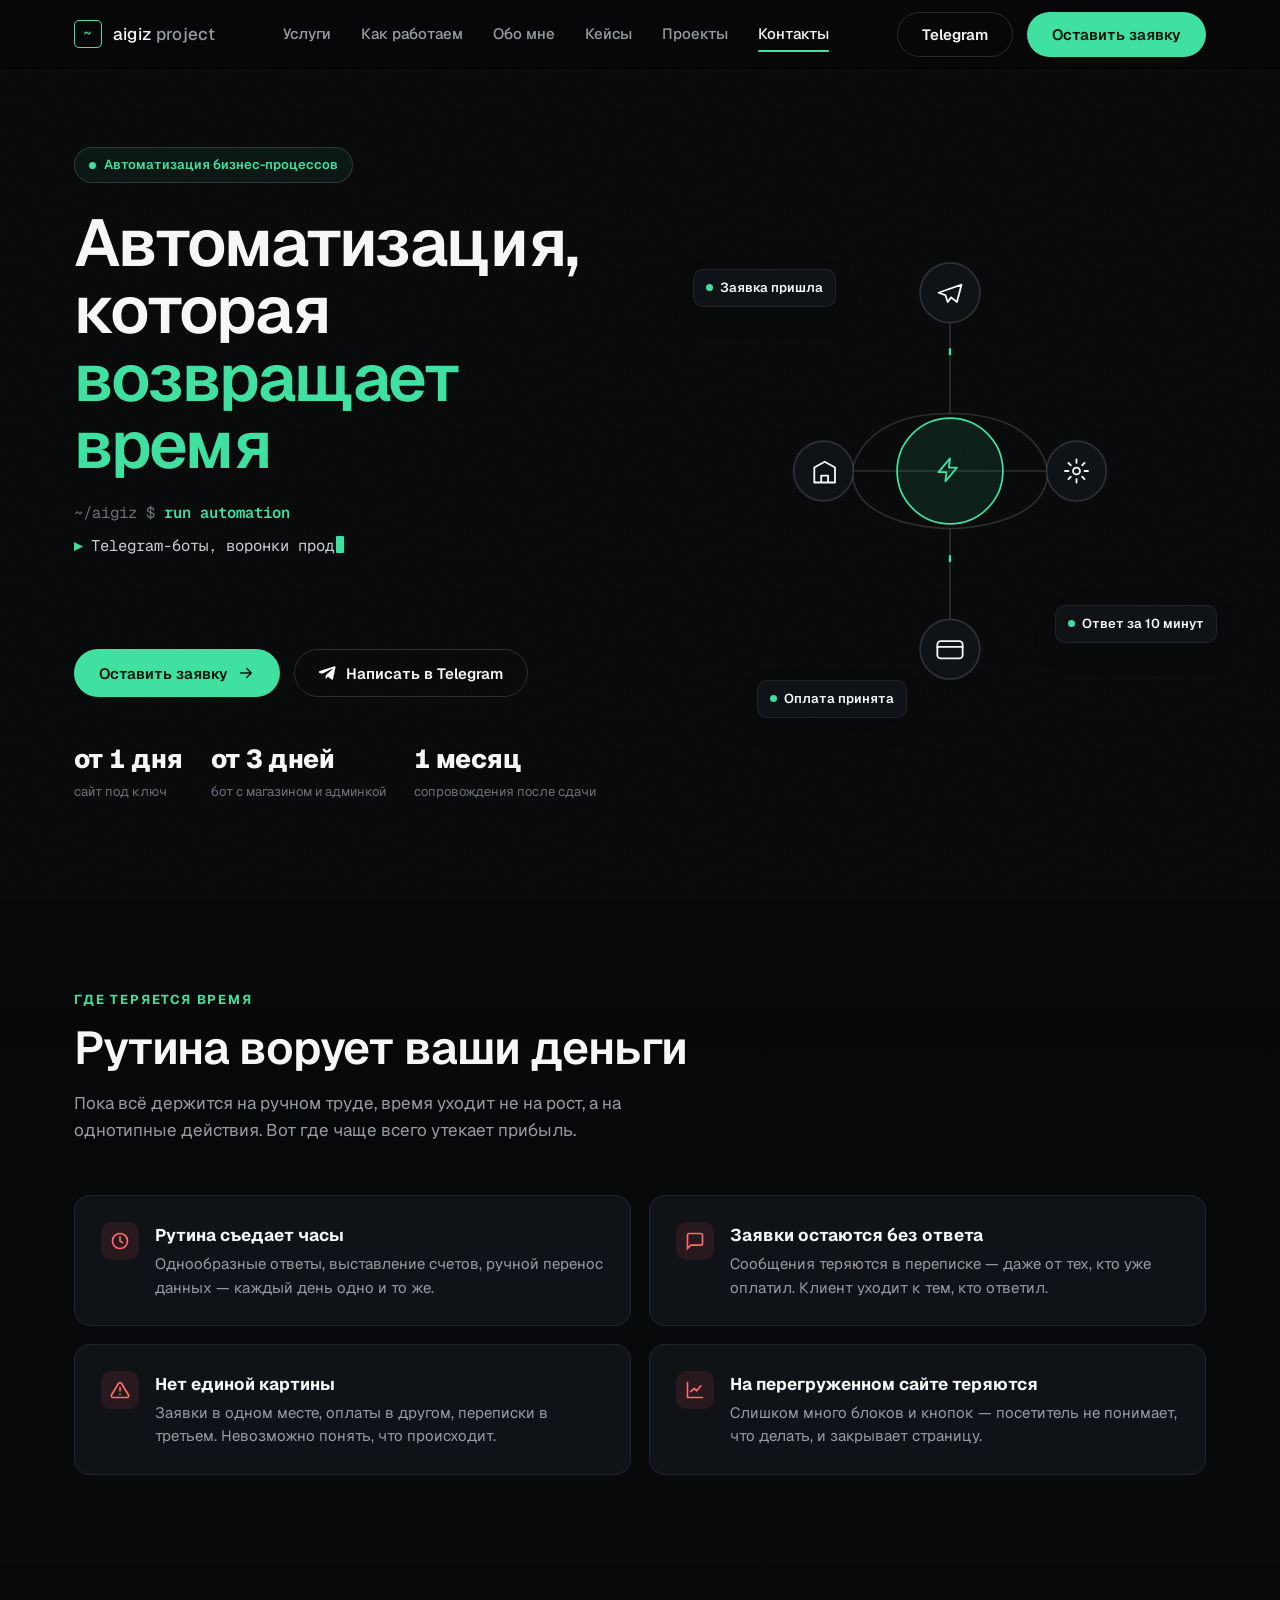
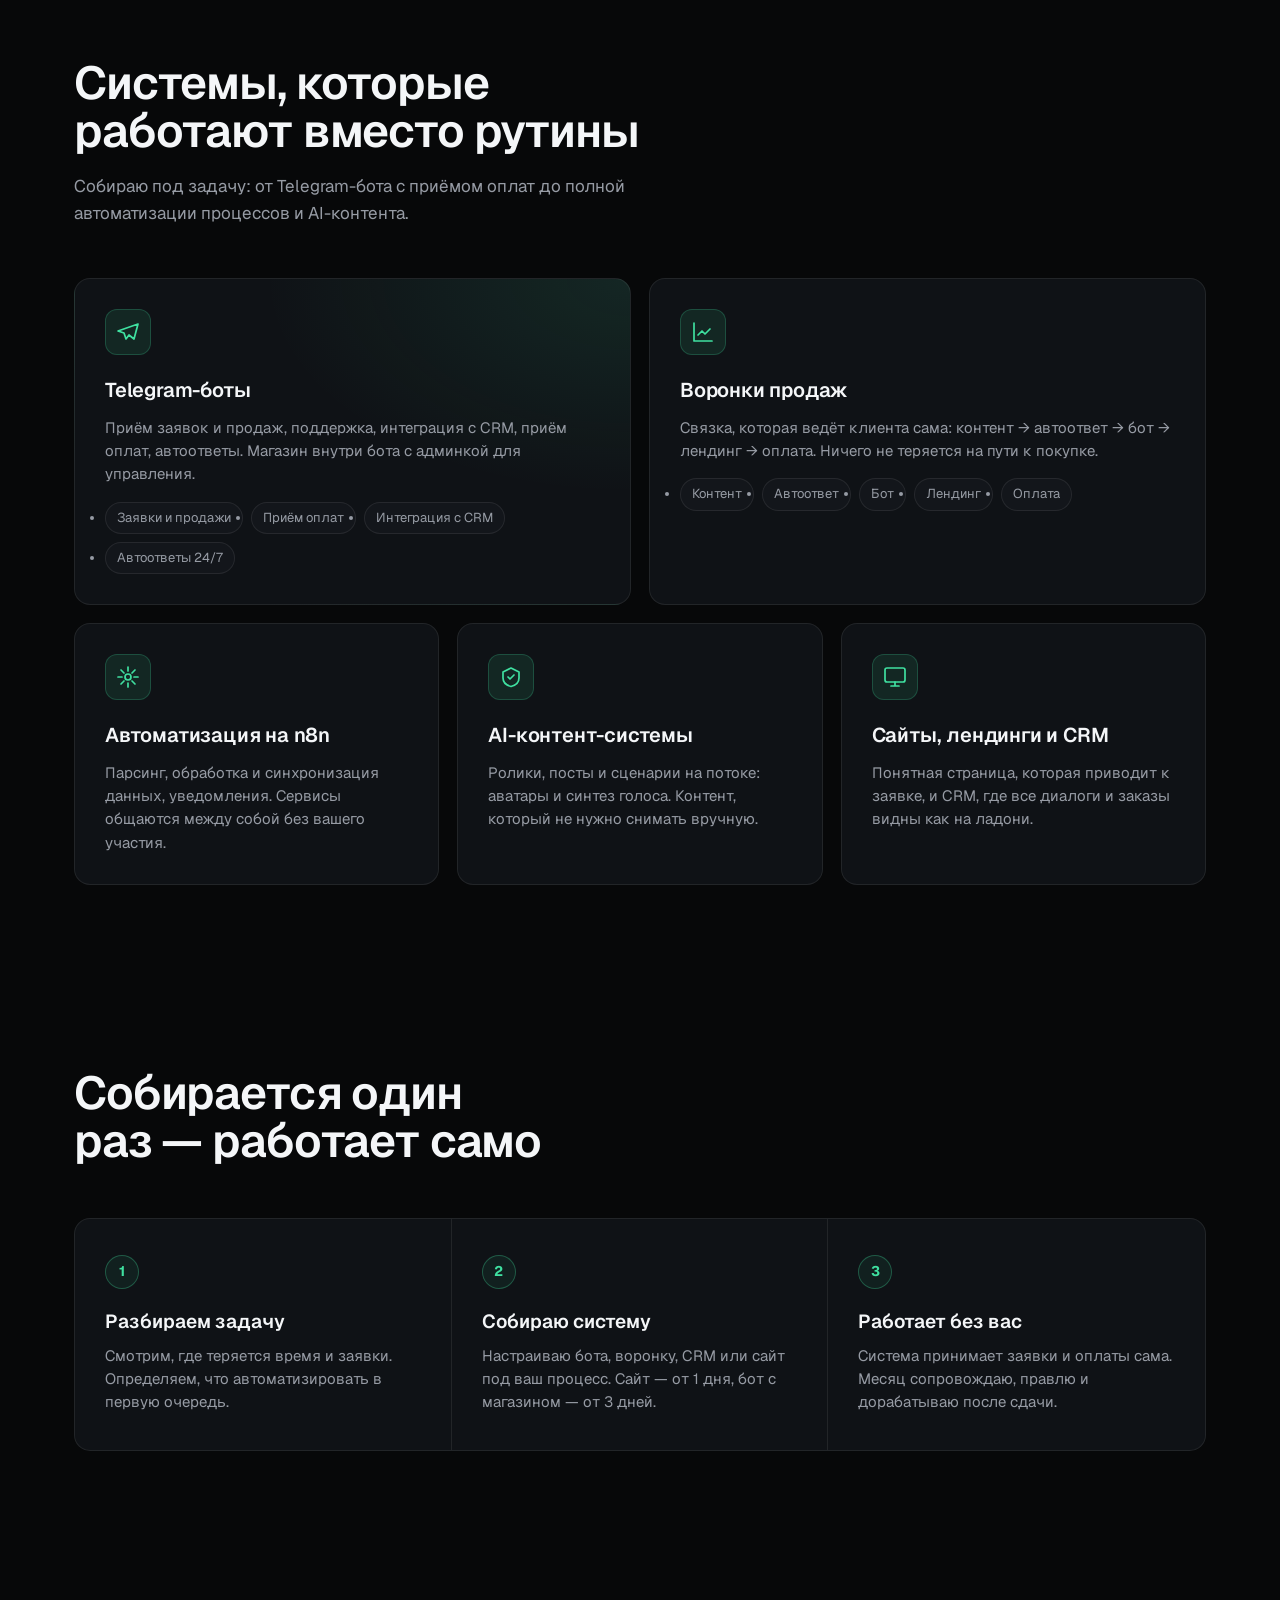
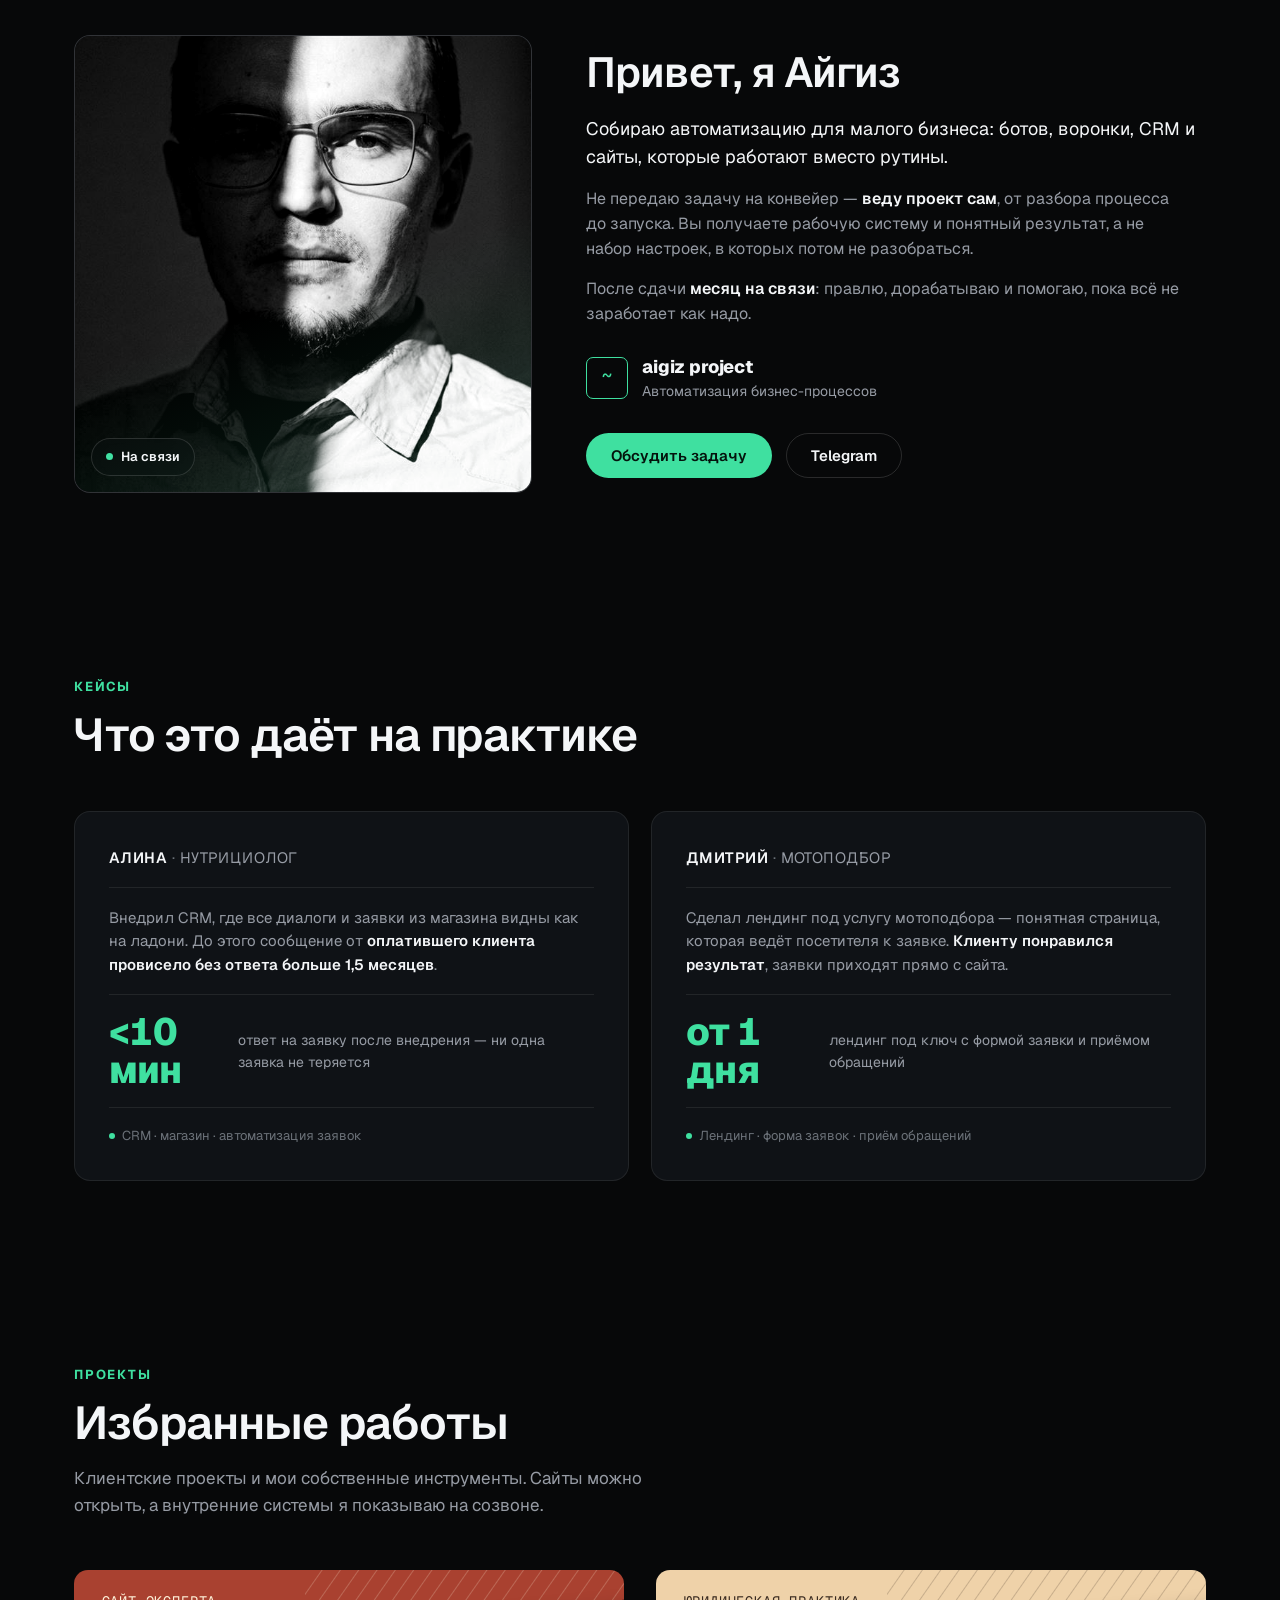
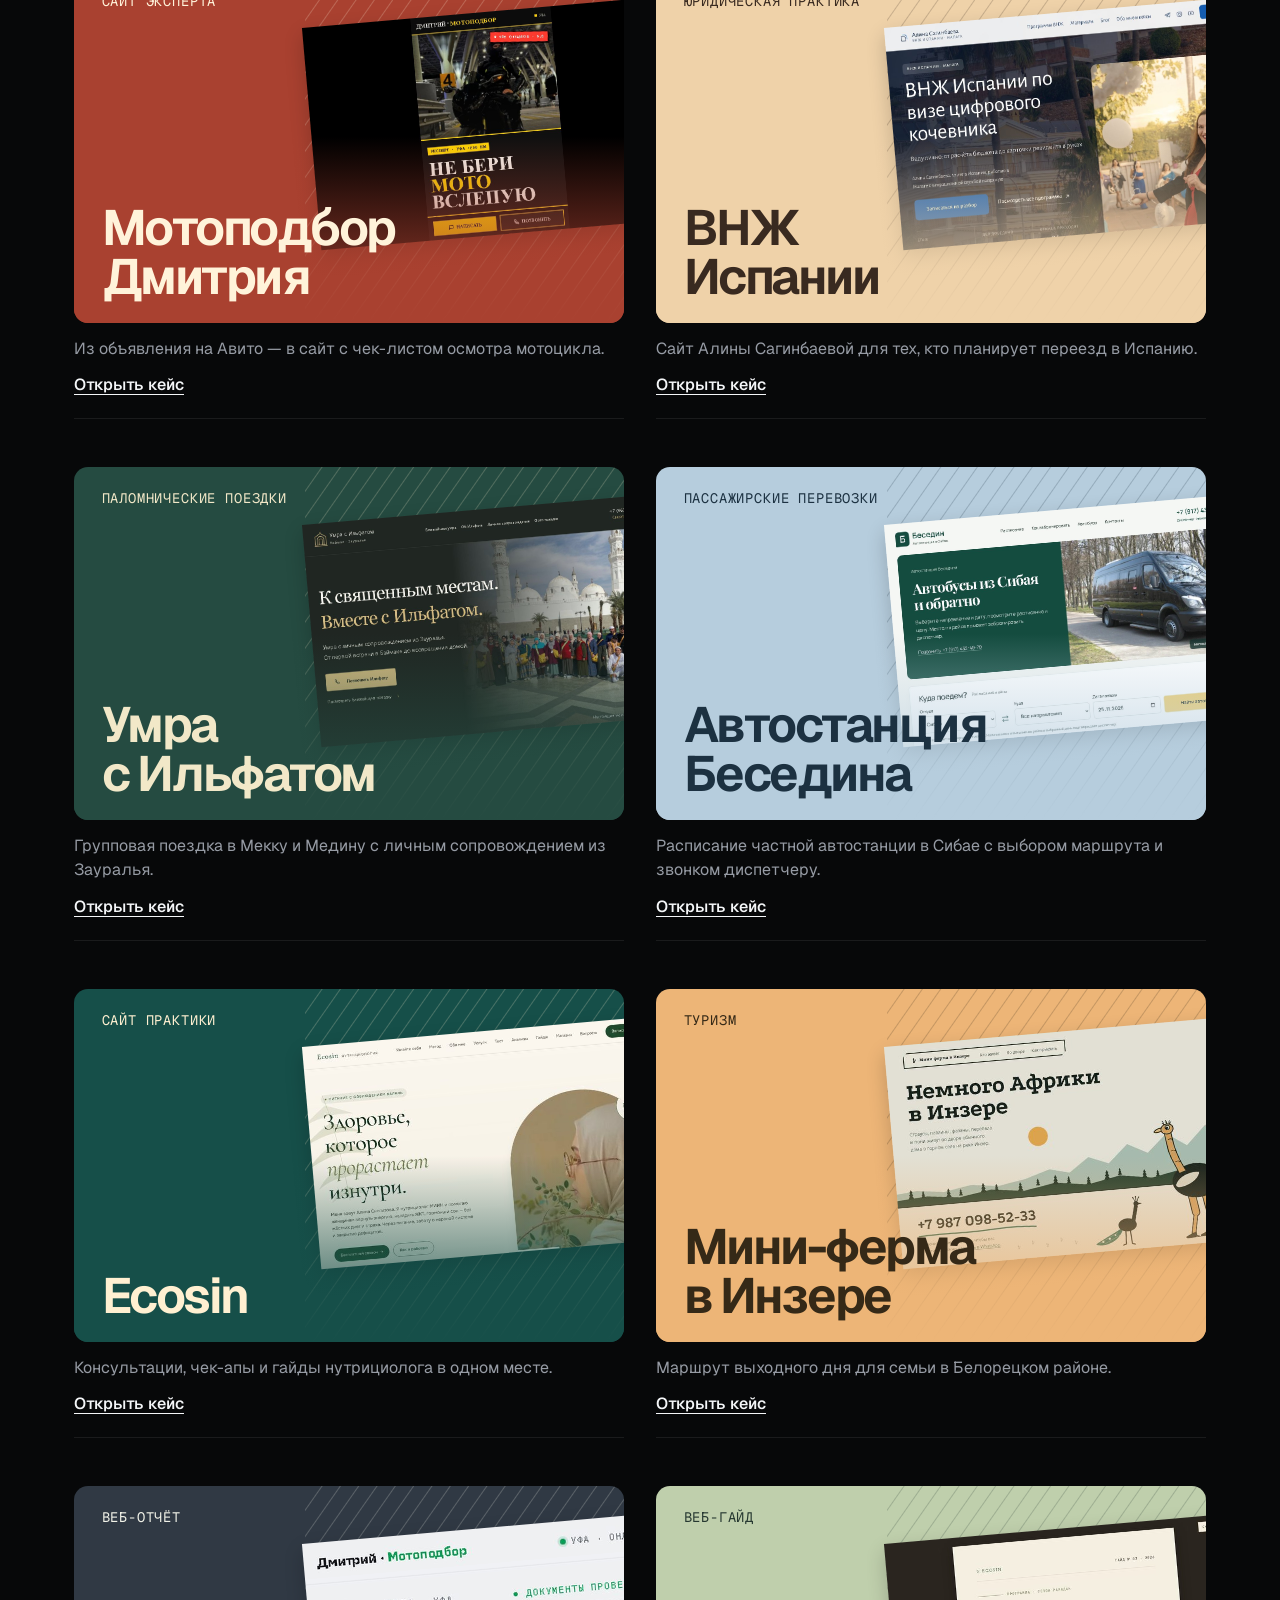
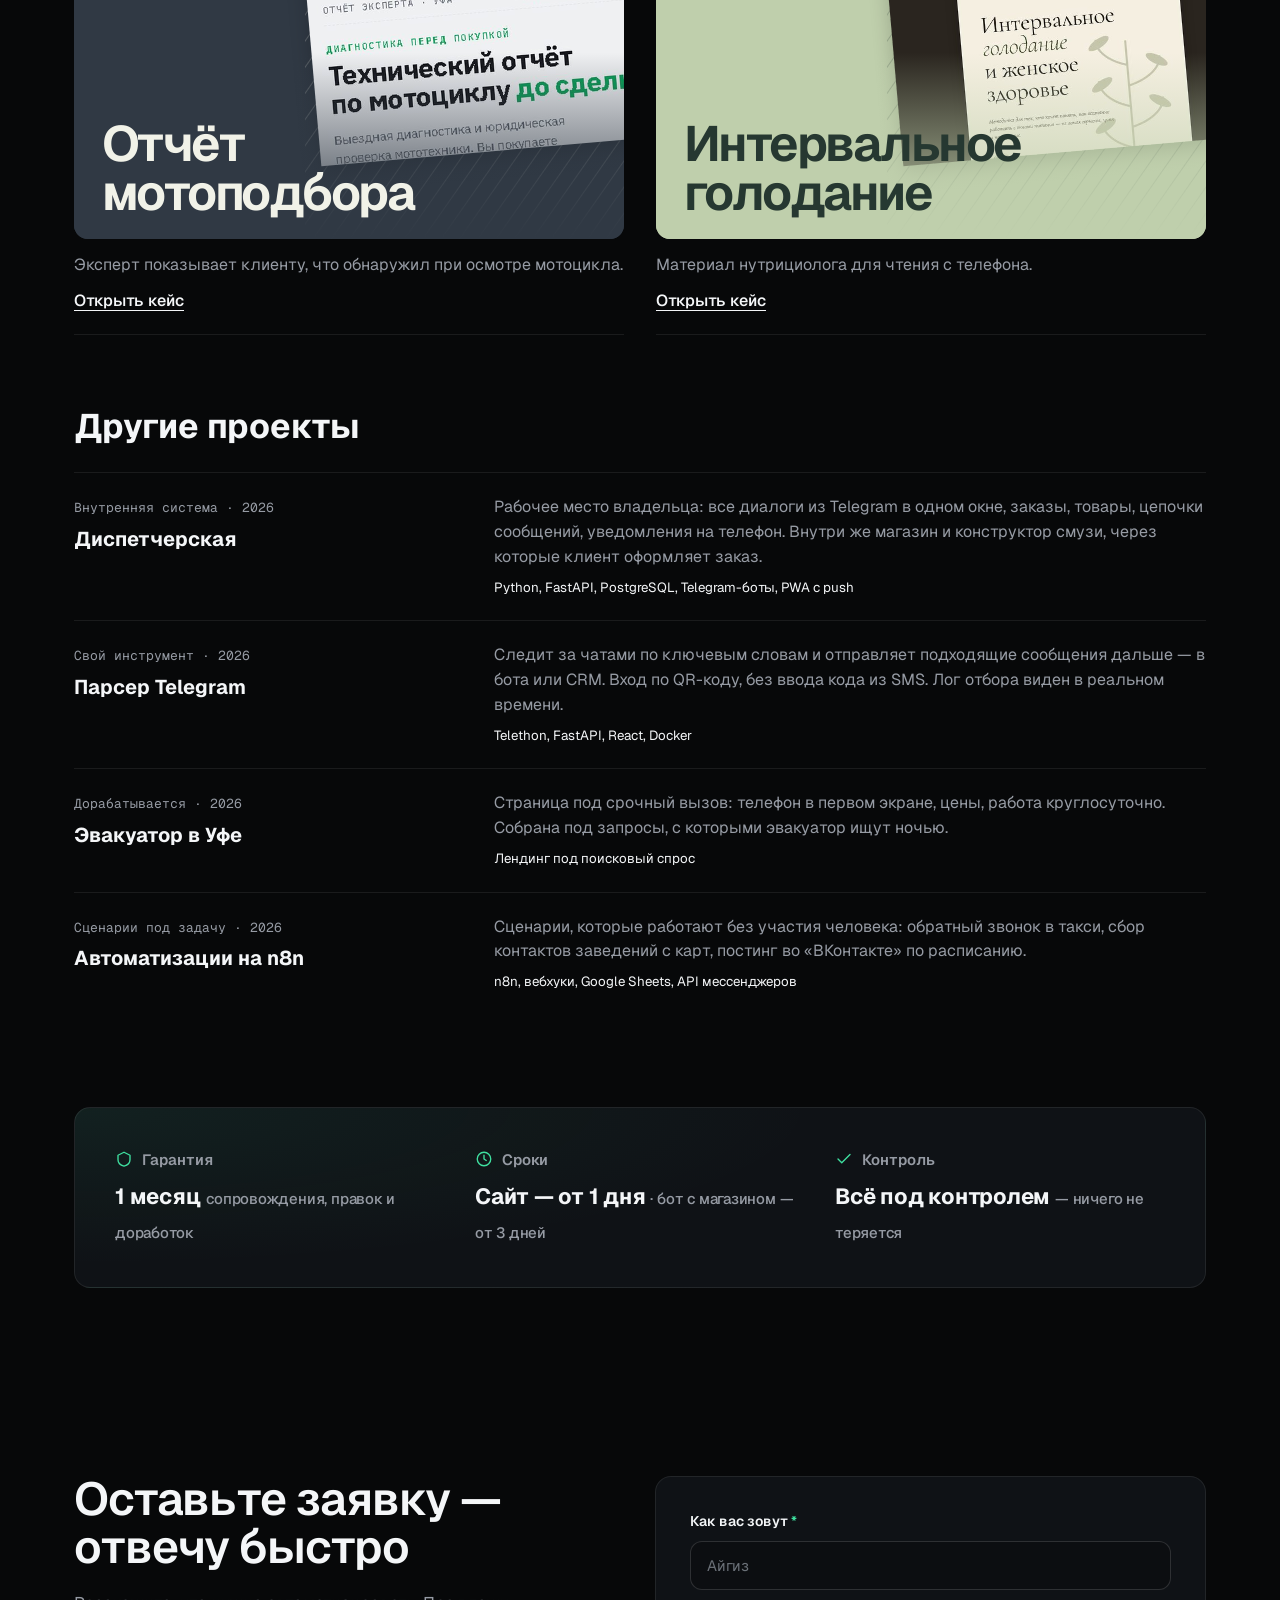
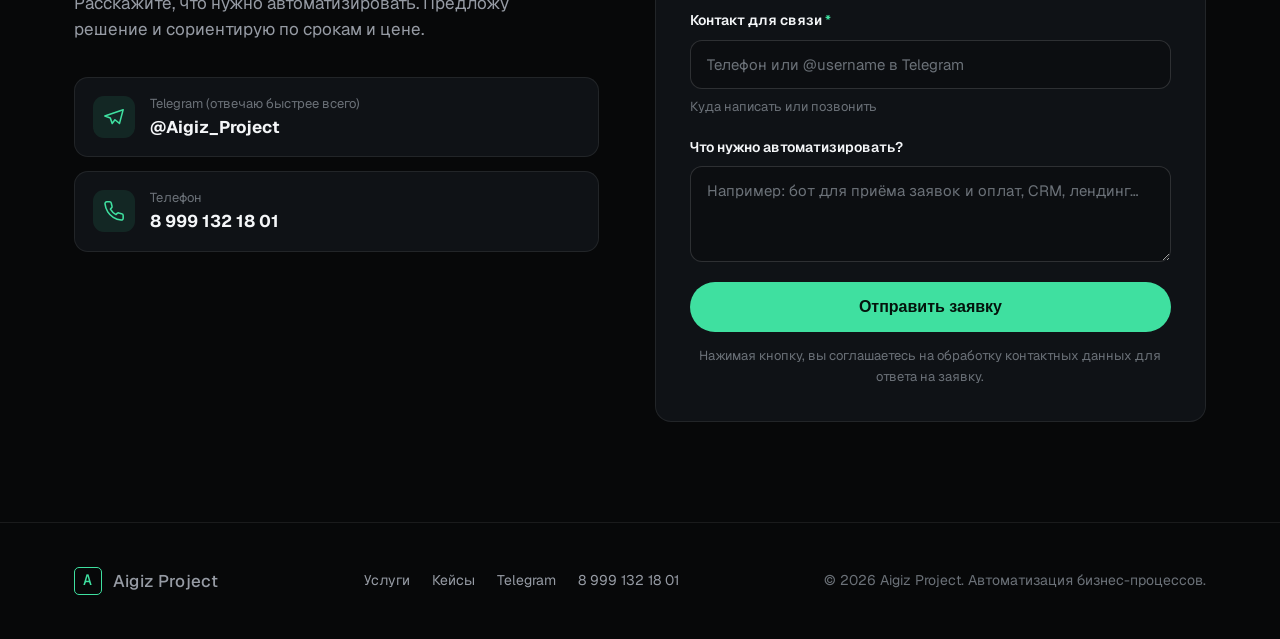
==== index.html @ 243d0ccc "Add four portfolio case studies with live site previews" ====
<!DOCTYPE html>
<html lang="ru">
<head>
<meta charset="UTF-8" />
<meta name="viewport" content="width=device-width, initial-scale=1.0" />

<!-- ===== Primary SEO ===== -->
<title>Aigiz Project — автоматизация бизнеса: Telegram-боты, воронки, CRM, сайты</title>
<meta name="description" content="Автоматизация бизнес-процессов для малого бизнеса: Telegram-боты с приёмом оплат, воронки продаж, автоматизация на n8n, AI-контент, сайты и CRM. Сайт — от 1 дня, бот — от 3 дней. Месяц сопровождения." />
<meta name="keywords" content="автоматизация бизнеса, телеграм бот на заказ, разработка телеграм ботов, воронки продаж, n8n, CRM для малого бизнеса, чат-бот с оплатой, AI-контент, разработка лендинга" />
<meta name="author" content="Aigiz Project" />
<meta name="robots" content="index, follow, max-image-preview:large" />
<meta name="theme-color" content="#070809" />
<meta name="yandex-verification" content="1cae15dc800cdc0f" />
<meta name="google-site-verification" content="E1fZKzG_m5S4QgWmy3Y0m4b4ZMMbpBPc52yGEZVIMAs" />
<link rel="canonical" href="https://aigizproject.ru/" />

<!-- ===== Open Graph ===== -->
<meta property="og:type" content="website" />
<meta property="og:site_name" content="Aigiz Project" />
<meta property="og:locale" content="ru_RU" />
<meta property="og:title" content="Aigiz Project — автоматизация, которая возвращает время" />
<meta property="og:description" content="Системы, которые работают вместо рутины. Telegram-боты, воронки, AI-контент, сайты и CRM для малого бизнеса." />
<meta property="og:url" content="https://aigizproject.ru/" />
<meta property="og:image" content="https://aigizproject.ru/aigiz.jpg" />
<meta property="og:image:alt" content="Aigiz Project — автоматизация бизнес-процессов" />

<!-- ===== Twitter ===== -->
<meta name="twitter:card" content="summary_large_image" />
<meta name="twitter:title" content="Aigiz Project — автоматизация, которая возвращает время" />
<meta name="twitter:description" content="Telegram-боты, воронки, AI-контент, сайты и CRM для малого бизнеса. Собираем один раз — работает вместо рутины." />
<meta name="twitter:image" content="https://aigizproject.ru/aigiz.jpg" />

<!-- ===== Favicon (SVG, без отдельного файла) ===== -->
<link rel="icon" href="data:image/svg+xml,%3Csvg xmlns='http://www.w3.org/2000/svg' viewBox='0 0 32 32'%3E%3Crect width='32' height='32' rx='7' fill='%233fe0a0'/%3E%3Ctext x='16' y='23' font-family='Arial,sans-serif' font-size='20' font-weight='bold' text-anchor='middle' fill='%2304130c'%3EA%3C/text%3E%3C/svg%3E" />
<link rel="apple-touch-icon" href="aigiz.jpg" />

<script>document.documentElement.className+=' js';</script>

<link rel="preconnect" href="https://fonts.googleapis.com" />
<link rel="preconnect" href="https://fonts.gstatic.com" crossorigin />
<link href="https://fonts.googleapis.com/css2?family=Geist:wght@300;400;500;600;700&family=Geist+Mono:wght@400;500;600&display=swap" rel="stylesheet" />

<!-- ===== Structured data (Schema.org) ===== -->
<script type="application/ld+json">
{
  "@context": "https://schema.org",
  "@type": "ProfessionalService",
  "name": "Aigiz Project",
  "description": "Автоматизация бизнес-процессов для малого бизнеса: Telegram-боты, воронки продаж, автоматизация на n8n, AI-контент, разработка сайтов и CRM.",
  "url": "https://aigizproject.ru/",
  "image": "https://aigizproject.ru/aigiz.jpg",
  "telephone": "+7-999-132-18-01",
  "priceRange": "$$",
  "areaServed": { "@type": "Country", "name": "Россия" },
  "founder": { "@type": "Person", "name": "Айгиз" },
  "sameAs": [ "https://t.me/Aigiz_Project" ],
  "contactPoint": {
    "@type": "ContactPoint",
    "telephone": "+7-999-132-18-01",
    "contactType": "sales",
    "availableLanguage": "Russian"
  },
  "hasOfferCatalog": {
    "@type": "OfferCatalog",
    "name": "Услуги автоматизации",
    "itemListElement": [
      { "@type": "Offer", "itemOffered": { "@type": "Service", "name": "Разработка Telegram-ботов (заявки, продажи, оплата, CRM)" } },
      { "@type": "Offer", "itemOffered": { "@type": "Service", "name": "Воронки продаж" } },
      { "@type": "Offer", "itemOffered": { "@type": "Service", "name": "Автоматизация процессов на n8n" } },
      { "@type": "Offer", "itemOffered": { "@type": "Service", "name": "AI-контент-системы" } },
      { "@type": "Offer", "itemOffered": { "@type": "Service", "name": "Разработка сайтов, лендингов и CRM" } }
    ]
  }
}
</script>

<style>
/* ============================================================
   AIGIZ PROJECT — landing
   Theme lock: DARK. One accent: emerald (#3fe0a0).
   Radius lock: cards 16px, buttons pill, inputs 12px.
   ============================================================ */

:root{
  --bg:        #070809;
  --bg-2:      #0c0e11;
  --surface:   #0f1216;
  --surface-2: #13161b;
  --line:      rgba(255,255,255,.08);
  --line-2:    rgba(255,255,255,.14);
  --text:      #f4f6f8;
  --muted:     #969ba4;
  --muted-2:   #6b7178;
  --accent:    #3fe0a0;
  --accent-dim:#2bb37e;
  --accent-ink:#04130c;
  --glow:      rgba(63,224,160,.18);
  /* тонированные под фон тени вместо чистого чёрного */
  --shadow-1:  0 10px 30px -12px rgba(2,10,7,.7);
  --shadow-2:  0 18px 50px -18px rgba(2,12,8,.8);
  --ring:      0 0 0 2px var(--bg), 0 0 0 4px var(--accent);
  --maxw:      1180px;
  --r-card:    16px;
  --r-input:   12px;
}

*{box-sizing:border-box;margin:0;padding:0}
html{scroll-behavior:smooth}
body{
  background:var(--bg);
  color:var(--text);
  font-family:'Geist',-apple-system,BlinkMacSystemFont,'Segoe UI',Roboto,sans-serif;
  line-height:1.55;
  -webkit-font-smoothing:antialiased;
  overflow-x:hidden;
}
a{color:inherit;text-decoration:none}
img{max-width:100%;display:block}
::selection{background:var(--accent);color:var(--accent-ink)}

/* видимый focus только для клавиатуры — доступность */
:focus-visible{outline:none;box-shadow:var(--ring);border-radius:6px}
a:focus-visible,.btn:focus-visible,.channel:focus-visible{box-shadow:var(--ring)}

/* skip-to-content для клавиатурной навигации */
.skip-link{position:absolute;left:16px;top:-60px;z-index:100;
  background:var(--accent);color:var(--accent-ink);font-weight:700;font-size:14px;
  padding:10px 16px;border-radius:10px;transition:top .2s ease}
.skip-link:focus{top:16px}

.wrap{max-width:var(--maxw);margin:0 auto;padding:0 24px}
section{position:relative}

/* тонкое зерно поверх фона — убирает «цифровую» плоскость */
.grain{position:fixed;inset:0;z-index:-1;pointer-events:none;opacity:.04;
  background-image:url("data:image/svg+xml,%3Csvg xmlns='http://www.w3.org/2000/svg' width='160' height='160'%3E%3Cfilter id='n'%3E%3CfeTurbulence type='fractalNoise' baseFrequency='.85' numOctaves='2' stitchTiles='stitch'/%3E%3C/filter%3E%3Crect width='100%25' height='100%25' filter='url(%23n)'/%3E%3C/svg%3E")}

/* ---------- фон ----------
   Ни свечения, ни сетки: и то и другое — дежурная «атмосфера» тёмных страниц.
   Остаётся плоский фон и еле заметное зерно, чтобы чёрный не был мёртвым. */

/* ---------- buttons ---------- */
.btn{
  display:inline-flex;align-items:center;gap:9px;
  font-weight:600;font-size:15px;line-height:1;
  padding:14px 24px;border-radius:999px;
  border:1px solid transparent;cursor:pointer;
  transition:transform .15s ease, background .2s ease, border-color .2s ease, box-shadow .2s ease;
  white-space:nowrap;
}
.btn:active{transform:translateY(1px) scale(.99)}
.btn-primary{background:var(--accent);color:var(--accent-ink)}
.btn-primary:hover{background:#54e9af}
.btn-ghost{background:transparent;color:var(--text);border-color:var(--line-2)}
.btn-ghost:hover{border-color:var(--accent);color:var(--accent)}
.btn svg{width:18px;height:18px;flex:none}

/* ---------- nav ---------- */
header.nav{position:sticky;top:0;z-index:50;
  backdrop-filter:saturate(140%) blur(14px);
  background:rgba(7,8,9,.74);
  border-bottom:1px solid transparent;transition:border-color .3s ease}
header.nav.scrolled{border-bottom-color:var(--line)}
.nav-inner{display:flex;align-items:center;justify-content:space-between;height:68px}
/* Логотип — не плитка с буквой, а приглашение командной строки:
   рамка без заливки, внутри тильда. Тем же языком говорит первый экран. */
.logo{display:flex;align-items:center;gap:11px;font-weight:500;font-size:17px;letter-spacing:.01em;color:var(--muted)}
.logo .mark{width:28px;height:28px;border-radius:5px;display:grid;place-items:center;
  border:1px solid var(--accent);color:var(--accent);
  font-family:'Geist Mono',ui-monospace,SFMono-Regular,Menlo,Consolas,monospace;
  font-weight:500;font-size:15px;line-height:1;padding-bottom:3px}
.logo .word{color:var(--text);white-space:nowrap}
.logo .dim{color:var(--muted)}
.logo:hover .mark{background:var(--accent);color:var(--accent-ink)}
.nav-links{display:flex;align-items:center;gap:30px}
.nav-links a{color:var(--muted);font-size:15px;font-weight:500;transition:color .18s;position:relative}
.nav-links a:hover{color:var(--text)}
.nav-links a.active{color:var(--text)}
.nav-links a.active::after{content:"";position:absolute;left:0;right:0;bottom:-6px;height:2px;
  border-radius:2px;background:var(--accent)}
.nav-cta{display:flex;align-items:center;gap:14px}
.nav-toggle{display:none;background:none;border:none;color:var(--text);cursor:pointer}

/* ---------- hero ---------- */
.hero{padding:78px 0 96px}
.hero-grid{display:grid;grid-template-columns:1.05fr .95fr;gap:56px;align-items:center}
.eyebrow{display:inline-flex;align-items:center;gap:8px;
  font-size:13px;font-weight:600;color:var(--accent);
  border:1px solid var(--line-2);border-radius:999px;padding:7px 14px;margin-bottom:26px;
  background:rgba(63,224,160,.06)}
.eyebrow .dot{width:7px;height:7px;border-radius:50%;background:var(--accent);
  box-shadow:0 0 0 0 var(--accent);animation:pulse 2.4s infinite}
@keyframes pulse{0%{box-shadow:0 0 0 0 rgba(63,224,160,.55)}70%{box-shadow:0 0 0 9px rgba(63,224,160,0)}100%{box-shadow:0 0 0 0 rgba(63,224,160,0)}}
.hero h1{font-size:clamp(40px,6vw,66px);line-height:1.02;letter-spacing:-.03em;font-weight:600;text-wrap:balance}
.hero h1 .accent{color:var(--accent)}
.hero p.sub{margin-top:24px;font-size:clamp(16px,2vw,19px);color:var(--muted);max-width:32ch}
/* terminal-typing subtitle (command + output) */
.hero p.sub.term{
  margin-top:22px;max-width:48ch;
  font-family:'Geist Mono',ui-monospace,'SF Mono',SFMono-Regular,Menlo,Consolas,'Liberation Mono',monospace;
  font-size:clamp(13.5px,1.6vw,15.5px);line-height:1.7;
}
.sub.term .term-cmd,.sub.term .term-out{display:block}
.sub.term .term-cmd{color:var(--muted)}
.sub.term .term-out{color:#c7ccd3;margin-top:6px}
.sub.term .prompt{color:var(--muted-2);-webkit-user-select:none;user-select:none}
.sub.term .cmd-type{color:var(--accent);font-weight:600}
.sub.term .prompt-out{color:var(--accent);font-weight:700;-webkit-user-select:none;user-select:none}
.sub.term .caret{
  display:inline-block;width:8px;height:1.05em;margin-left:2px;vertical-align:-2px;
  background:var(--accent);border-radius:1px;box-shadow:0 0 6px var(--glow);
  animation:caret-blink 1.05s steps(1,end) infinite;
}
.sub.term .caret.hidden{display:none}
@keyframes caret-blink{0%,50%{opacity:1}50.01%,100%{opacity:0}}
.hero-actions{display:flex;gap:14px;margin-top:38px;flex-wrap:wrap}
.hero-meta{display:flex;gap:28px;margin-top:42px;flex-wrap:wrap}
.hero-meta .item{display:flex;flex-direction:column;gap:2px}
.hero-meta .num{font-size:26px;font-weight:800;letter-spacing:-.02em;font-variant-numeric:tabular-nums}
.hero-meta .lbl{font-size:13px;color:var(--muted-2)}

/* ---------- hero visual: automation flow ---------- */
.flow{position:relative;aspect-ratio:1/1;width:100%;max-width:460px;margin:0 auto}
.flow svg{width:100%;height:100%;overflow:visible}
.node{fill:var(--surface);stroke:var(--line-2);stroke-width:1.5}
.node-accent{fill:rgba(63,224,160,.1);stroke:var(--accent);stroke-width:1.5}
.node-ico{stroke:var(--text);stroke-width:1.6;fill:none;stroke-linecap:round;stroke-linejoin:round}
.node-ico-accent{stroke:var(--accent)}
.link-line{stroke:var(--line-2);stroke-width:1.5;fill:none}
.pulse-line{stroke:var(--accent);stroke-width:2;fill:none;stroke-dasharray:6 220;filter:drop-shadow(0 0 4px var(--glow))}
.flow-tag{position:absolute;background:var(--surface);border:1px solid var(--line);
  border-radius:10px;padding:8px 12px;font-size:13px;font-weight:600;display:flex;align-items:center;gap:7px;
  box-shadow:var(--shadow-1)}
.flow-tag .d{width:7px;height:7px;border-radius:50%;background:var(--accent)}
.flow-tag.t1{top:6%;left:-6%;animation:float 6s ease-in-out infinite}
.flow-tag.t2{bottom:14%;right:-8%;animation:float 7s ease-in-out infinite .6s}
.flow-tag.t3{bottom:-2%;left:8%;animation:float 6.5s ease-in-out infinite 1.2s}
@keyframes float{0%,100%{transform:translateY(0)}50%{transform:translateY(-9px)}}

/* ---------- generic section ---------- */
.sec{padding:92px 0}
.sec-head{max-width:640px;margin-bottom:52px}
.sec-head.center{margin-left:auto;margin-right:auto;text-align:center}
.kicker{font-size:13px;font-weight:700;letter-spacing:.14em;text-transform:uppercase;color:var(--accent);margin-bottom:14px}
.sec h2{font-size:clamp(30px,4.4vw,46px);line-height:1.05;letter-spacing:-.025em;font-weight:600;text-wrap:balance}
.sec-head p{margin-top:18px;font-size:17px;color:var(--muted);text-wrap:pretty}

/* ---------- pains ---------- */
.pains{background:linear-gradient(180deg,transparent, rgba(255,255,255,.012))}
.pain-grid{display:grid;grid-template-columns:repeat(2,1fr);gap:18px}
.pain{display:flex;gap:16px;padding:26px;border:1px solid var(--line);border-radius:var(--r-card);
  background:var(--surface);transition:border-color .2s, transform .2s}
.pain:hover{border-color:var(--line-2)}
.pain .x{flex:none;width:38px;height:38px;border-radius:10px;display:grid;place-items:center;
  background:rgba(255,90,90,.1);color:#ff6b6b}
.pain .x svg{width:20px;height:20px}
.pain h3{font-size:17px;font-weight:700;margin-bottom:4px}
.pain p{font-size:15px;color:var(--muted)}

/* ---------- services (bento) ---------- */
.bento{display:grid;grid-template-columns:repeat(6,1fr);gap:18px}
.card{border:1px solid var(--line);border-radius:var(--r-card);background:var(--surface);
  padding:30px;position:relative;overflow:hidden;transition:border-color .25s, transform .25s}
.card:hover{border-color:var(--accent)}
.card .ico{width:46px;height:46px;border-radius:12px;display:grid;place-items:center;margin-bottom:20px;
  background:rgba(63,224,160,.1);border:1px solid rgba(63,224,160,.22)}
.card .ico svg{width:24px;height:24px;stroke:var(--accent);fill:none;stroke-width:1.7;stroke-linecap:round;stroke-linejoin:round}
.card h3{font-size:20px;font-weight:600;letter-spacing:-.01em;margin-bottom:10px}
.card p{font-size:15px;color:var(--muted)}
.card ul{margin-top:16px;display:flex;flex-wrap:wrap;gap:8px}
.card ul li{font-size:13px;color:var(--muted);background:var(--surface-2);border:1px solid var(--line);
  padding:5px 11px;border-radius:999px}
.card.span-3{grid-column:span 3}
.card.span-2{grid-column:span 2}
.card.feature{grid-column:span 3;background:
  radial-gradient(120% 120% at 100% 0%, rgba(63,224,160,.10), transparent 55%), var(--surface)}
.card .glowline{position:absolute;inset:0;border-radius:inherit;pointer-events:none;
  background:radial-gradient(400px 80px at var(--mx,50%) 0%, rgba(63,224,160,.10), transparent 70%);
  opacity:0;transition:opacity .3s}
.card:hover .glowline{opacity:1}

/* ---------- how / value ---------- */
.steps{display:grid;grid-template-columns:repeat(3,1fr);gap:0;border:1px solid var(--line);
  border-radius:var(--r-card);overflow:hidden;background:var(--surface)}
.step{padding:36px 30px;border-right:1px solid var(--line);position:relative}
.step:last-child{border-right:none}
.step .n{font-size:14px;font-weight:700;color:var(--accent);margin-bottom:18px;
  display:inline-flex;align-items:center;justify-content:center;width:34px;height:34px;
  border-radius:50%;border:1px solid rgba(63,224,160,.3);background:rgba(63,224,160,.07)}
.step h3{font-size:19px;font-weight:600;margin-bottom:8px}
.step p{font-size:15px;color:var(--muted)}

/* ---------- cases ---------- */
.cases{display:grid;grid-template-columns:1fr 1fr;gap:22px}
.case{border:1px solid var(--line);border-radius:var(--r-card);background:var(--surface);
  padding:34px;display:flex;flex-direction:column;gap:18px;transition:border-color .25s,transform .25s}
.case:hover{border-color:var(--line-2)}
/* Кто это — набирается текстом, а не кружком с инициалом. Имя капсом, но без
   разрядки: так оно не путается с зелёным kicker'ом над заголовком секции. */
.case-top{padding-bottom:16px;border-bottom:1px solid var(--line)}
.case-top .who{font-weight:600;font-size:15px;text-transform:uppercase;letter-spacing:.03em}
.case-top .role{display:inline;font-size:15px;color:var(--muted);text-transform:uppercase;letter-spacing:.03em;font-weight:400}
.case-top .role::before{content:" · ";color:var(--muted-2)}
.sign-mark{width:42px;height:42px;border-radius:7px;display:grid;place-items:center;flex:none;
  border:1px solid var(--accent);color:var(--accent);
  font-family:'Geist Mono',ui-monospace,SFMono-Regular,Menlo,Consolas,monospace;
  font-size:20px;line-height:1;padding-bottom:5px}
.case .stat{display:flex;align-items:baseline;gap:12px;padding:18px 0;border-top:1px solid var(--line);border-bottom:1px solid var(--line)}
.case .stat .big{font-size:38px;font-weight:800;letter-spacing:-.03em;color:var(--accent);line-height:1;font-variant-numeric:tabular-nums}
.case .stat .desc{font-size:14px;color:var(--muted)}
.case .body{font-size:15px;color:var(--muted)}
.case .body b{color:var(--text);font-weight:600}
.case .tag{font-size:13px;color:var(--muted-2);display:flex;align-items:center;gap:7px}
.case .tag .d{width:6px;height:6px;border-radius:50%;background:var(--accent)}

/* ---------- guarantee band ---------- */
.band{border:1px solid var(--line);border-radius:var(--r-card);
  background:radial-gradient(120% 160% at 0% 0%, rgba(63,224,160,.07), transparent 55%), var(--surface);
  padding:40px;display:grid;grid-template-columns:repeat(3,1fr);gap:30px}
.band .b h3{font-size:15px;color:var(--muted);font-weight:600;margin-bottom:8px;display:flex;align-items:center;gap:9px}
.band .b h3 svg{width:18px;height:18px;stroke:var(--accent);fill:none;stroke-width:1.8}
.band .b p{font-size:22px;font-weight:700;letter-spacing:-.01em}
.band .b p span{color:var(--muted);font-weight:500;font-size:15px}

/* ---------- about (personal brand) ---------- */
.about-grid{display:grid;grid-template-columns:.85fr 1.15fr;gap:54px;align-items:center}
.about-photo{position:relative;border-radius:var(--r-card);overflow:hidden;
  border:1px solid var(--line-2);background:var(--surface)}
.about-photo img{width:100%;height:100%;object-fit:cover;aspect-ratio:1/1;
  filter:grayscale(1) contrast(1.05);transition:filter .5s ease, transform .6s ease}
.about-photo:hover img{filter:grayscale(0) contrast(1)}
.about-photo::after{content:"";position:absolute;inset:0;pointer-events:none;
  background:linear-gradient(160deg, transparent 55%, rgba(63,224,160,.14));mix-blend-mode:screen}
.about-photo .badge{position:absolute;left:16px;bottom:16px;display:flex;align-items:center;gap:8px;
  background:rgba(7,8,9,.72);backdrop-filter:blur(8px);border:1px solid var(--line-2);
  border-radius:999px;padding:8px 14px;font-size:13px;font-weight:600}
.about-photo .badge .d{width:7px;height:7px;border-radius:50%;background:var(--accent);
  box-shadow:0 0 0 0 var(--accent);animation:pulse 2.4s infinite}
.about-text h2{font-size:clamp(28px,4vw,42px);line-height:1.08;letter-spacing:-.025em;font-weight:600}
.about-text .lead{margin-top:20px;font-size:18px;color:var(--text)}
.about-text p{margin-top:16px;font-size:16px;color:var(--muted);max-width:54ch}
.about-text p b{color:var(--text);font-weight:600}
.about-sign{margin-top:26px;display:flex;align-items:center;gap:14px}
.about-sign .nm{font-weight:800;font-size:18px;letter-spacing:-.01em}
.about-sign .rl{font-size:14px;color:var(--muted)}
.about-actions{margin-top:30px;display:flex;gap:14px;flex-wrap:wrap}

/* ---------- contact / form ---------- */
.contact{padding:96px 0 40px}
.contact-grid{display:grid;grid-template-columns:1fr 1.05fr;gap:56px;align-items:start}
.contact-left h2{font-size:clamp(30px,4.4vw,46px);line-height:1.04;letter-spacing:-.025em;font-weight:600}
.contact-left p{margin-top:18px;color:var(--muted);font-size:17px;max-width:42ch}
.contact-channels{margin-top:34px;display:flex;flex-direction:column;gap:14px}
.channel{display:flex;align-items:center;gap:15px;padding:16px 18px;border:1px solid var(--line);
  border-radius:14px;background:var(--surface);transition:border-color .2s,transform .2s}
.channel:hover{border-color:var(--accent)}
.channel .ci{width:42px;height:42px;border-radius:11px;display:grid;place-items:center;flex:none;
  background:rgba(63,224,160,.1)}
.channel .ci svg{width:22px;height:22px;stroke:var(--accent);fill:none;stroke-width:1.7;stroke-linecap:round;stroke-linejoin:round}
.channel .ct .l{font-size:13px;color:var(--muted-2)}
.channel .ct .v{font-size:17px;font-weight:700}

.form-card{border:1px solid var(--line);border-radius:var(--r-card);background:var(--surface);padding:34px}
.field{display:flex;flex-direction:column;gap:8px;margin-bottom:20px}
.field label{font-size:14px;font-weight:600}
.field label .req{color:var(--accent)}
.field input,.field textarea{
  background:var(--bg-2);border:1px solid var(--line-2);border-radius:var(--r-input);
  padding:14px 16px;color:var(--text);font-family:inherit;font-size:15px;width:100%;
  transition:border-color .18s, box-shadow .18s}
.field input::placeholder,.field textarea::placeholder{color:var(--muted-2)}
.field input:focus,.field textarea:focus{outline:none;border-color:var(--accent);box-shadow:0 0 0 3px rgba(63,224,160,.15)}
.field textarea{resize:vertical;min-height:96px}
.field .help{font-size:13px;color:var(--muted-2)}
.field .err{font-size:13px;color:#ff6b6b;display:none}
.field.invalid input,.field.invalid textarea{border-color:#ff6b6b}
.field.invalid .err{display:block}
.form-card .btn-primary{width:100%;justify-content:center;font-size:16px;padding:16px}
.form-note{font-size:13px;color:var(--muted-2);margin-top:14px;text-align:center}
.form-status{margin-top:16px;padding:14px 16px;border-radius:12px;font-size:15px;display:none;align-items:center;gap:10px}
.form-status.show{display:flex}
.form-status.ok{background:rgba(63,224,160,.1);border:1px solid rgba(63,224,160,.3);color:var(--accent)}
.form-status.bad{background:rgba(255,90,90,.1);border:1px solid rgba(255,90,90,.3);color:#ff7a7a}
.btn-primary[disabled]{opacity:.6;cursor:wait}
.spinner{width:17px;height:17px;border:2px solid rgba(4,19,12,.3);border-top-color:var(--accent-ink);
  border-radius:50%;animation:spin .7s linear infinite;display:none}
@keyframes spin{to{transform:rotate(360deg)}}

/* ---------- footer ---------- */
footer{border-top:1px solid var(--line);padding:44px 0;margin-top:60px}
.foot-inner{display:flex;align-items:center;justify-content:space-between;gap:24px;flex-wrap:wrap}
.foot-inner .muted{color:var(--muted-2);font-size:14px}
.foot-links{display:flex;gap:22px}
.foot-links a{color:var(--muted);font-size:14px;transition:color .18s}
.foot-links a:hover{color:var(--accent)}

/* ---------- projects ---------- */
.projects{display:grid;grid-template-columns:repeat(2,minmax(0,1fr));gap:48px 32px;margin-top:36px;align-items:start}
.work-card{display:block;color:inherit;border-bottom:1px solid var(--line);padding-bottom:20px;container-type:inline-size}
.work-cover{position:relative;isolation:isolate;overflow:hidden;aspect-ratio:1.56;border-radius:14px;background:var(--paper);color:var(--ink)}
.work-ecosin{--paper:#164f49;--ink:#fff0d1}
.work-ferma{--paper:#edb577;--ink:#352917}
.work-moto{--paper:#303944;--ink:#f1f2e8}
.work-guide{--paper:#bfcfac;--ink:#263831}
.work-moto-site{--paper:#a94130;--ink:#fff3da}
.work-spain{--paper:#efd2a9;--ink:#392a20}
.work-umra{--paper:#254b41;--ink:#f2e8c8}
.work-station{--paper:#b6cddd;--ink:#1c3141}
.work-cover::before{content:"";position:absolute;inset:0 0 0 42%;opacity:.22;background:repeating-linear-gradient(125deg,transparent 0 13px,currentColor 14px,transparent 15px)}
.work-cover img{position:absolute;width:65%;height:auto;top:12%;right:-8%;transform:rotate(-5deg);box-shadow:0 8px 20px #0003}
.work-cover::after{content:"";position:absolute;inset:45% 0 0;background:linear-gradient(0deg,var(--paper) 0%,transparent 96%);z-index:0}
.work-type,.work-status{font:13px/1.5 'Geist Mono',monospace}
.work-status{color:var(--muted)}
.work-type,.work-title{position:absolute;left:5%;z-index:1}
.work-type{top:6%;font-size:clamp(10px,2.5cqw,14px);letter-spacing:.06em;text-transform:uppercase}
.work-title{bottom:6%;font-size:clamp(24px,9cqw,50px);letter-spacing:-.05em;line-height:.98;font-weight:650}
.work-copy{margin:14px 0 12px;color:var(--muted);max-width:60ch}
.work-link{font-weight:550;text-decoration:underline;text-underline-offset:4px}
.work-card:hover .work-link,.work-card:focus-visible .work-link{color:var(--accent)}
.work-other{margin:64px 0 20px;font-size:clamp(24px,3vw,34px)}
.work-row{display:grid;grid-template-columns:minmax(0,1fr) minmax(0,1.8fr);gap:24px;border-top:1px solid var(--line);padding:22px 0}
.work-row h4{font-size:20px;margin-top:4px}
.work-row p{color:var(--muted)}
.work-row small{display:block;margin-top:8px}
@media(max-width:680px){
  .projects,.work-row{grid-template-columns:1fr}
  .projects{gap:36px}
  .work-row{gap:8px}
}
/* на узкой шапке логотип ужимается до «~ aigiz», иначе кнопка наезжает */
@media (max-width:560px){
  .logo .dim{display:none}
}

/* ---------- reveal animation ----------
   Прячем контент ТОЛЬКО когда скрипт жив и точно его покажет: класс js
   ставится инлайном в <head>. Без JS, при ошибке в нём или в режиме без
   анимаций страница просто видна целиком — пустых секций не бывает. */
.js .reveal{opacity:0;transform:translateY(24px);transition:opacity .7s cubic-bezier(.16,1,.3,1), transform .7s cubic-bezier(.16,1,.3,1)}
.js .reveal.in{opacity:1;transform:none}

/* ---------- responsive ---------- */
@media (max-width:980px){
  .hero-grid{grid-template-columns:1fr;gap:48px}
  .flow{max-width:380px}
  .contact-grid{grid-template-columns:1fr;gap:40px}
  .cases{grid-template-columns:1fr}
  .about-grid{grid-template-columns:1fr;gap:32px}
  .about-photo{max-width:380px}
}
@media (max-width:760px){
  .nav-links{display:none}
  .nav-toggle{display:grid;place-items:center}
  .nav-links.open{display:flex;position:absolute;top:68px;left:0;right:0;flex-direction:column;gap:0;
    background:var(--bg-2);border-bottom:1px solid var(--line);padding:8px 0}
  .nav-links.open a{padding:14px 24px;width:100%}
  .nav-cta .btn-ghost{display:none}
  .pain-grid{grid-template-columns:1fr}
  .bento{grid-template-columns:1fr}
  .card.span-3,.card.span-2,.card.feature{grid-column:auto}
  .steps{grid-template-columns:1fr}
  .step{border-right:none;border-bottom:1px solid var(--line)}
  .step:last-child{border-bottom:none}
  .band{grid-template-columns:1fr;gap:22px;padding:30px}
  .hero-meta{gap:22px}
  .sec{padding:68px 0}
}
@media (prefers-reduced-motion:reduce){
  *{animation:none!important;transition:none!important;scroll-behavior:auto!important}
  .js .reveal{opacity:1;transform:none}
  /* терминальный курсор оставляем живым — это часть смысла, а не декор */
  .sub.term .caret{animation:caret-blink 1.05s steps(1,end) infinite!important}
}
</style>

<!-- Yandex.Metrika counter -->
<script type="text/javascript">
    (function(m,e,t,r,i,k,a){
        m[i]=m[i]||function(){(m[i].a=m[i].a||[]).push(arguments)};
        m[i].l=1*new Date();
        for (var j = 0; j < document.scripts.length; j++) {if (document.scripts[j].src === r) { return; }}
        k=e.createElement(t),a=e.getElementsByTagName(t)[0],k.async=1,k.src=r,a.parentNode.insertBefore(k,a)
    })(window, document,'script','https://mc.yandex.ru/metrika/tag.js?id=110107947', 'ym');

    ym(110107947, 'init', {ssr:true, webvisor:true, clickmap:true, ecommerce:"dataLayer", referrer: document.referrer, url: location.href, accurateTrackBounce:true, trackLinks:true});
</script>
<noscript><div><img src="https://mc.yandex.ru/watch/110107947" style="position:absolute; left:-9999px;" alt="" /></div></noscript>
<!-- /Yandex.Metrika counter -->
</head>
<body>

<a href="#services" class="skip-link">Перейти к содержимому</a>
<div class="grain"></div>

<!-- ================= NAV ================= -->
<header class="nav" id="nav">
  <div class="wrap nav-inner">
    <a href="#" class="logo">
      <span class="mark" aria-hidden="true">~</span><span class="word">aigiz<span class="dim"> project</span></span>
    </a>
    <nav class="nav-links" id="navLinks">
      <a href="#services">Услуги</a>
      <a href="#how">Как работаем</a>
      <a href="#about">Обо мне</a>
      <a href="#cases">Кейсы</a>
      <a href="#projects">Проекты</a>
      <a href="#contact">Контакты</a>
    </nav>
    <div class="nav-cta">
      <a href="https://t.me/Aigiz_Project" target="_blank" rel="noopener" class="btn btn-ghost">Telegram</a>
      <a href="#contact" class="btn btn-primary">Оставить заявку</a>
      <button class="nav-toggle" id="navToggle" aria-label="Меню">
        <svg width="24" height="24" viewBox="0 0 24 24" fill="none" stroke="currentColor" stroke-width="2" stroke-linecap="round"><path d="M4 7h16M4 12h16M4 17h16"/></svg>
      </button>
    </div>
  </div>
</header>

<!-- ================= HERO ================= -->
<section class="hero">
  <div class="wrap hero-grid">
    <div class="hero-copy reveal">
      <span class="eyebrow"><span class="dot"></span> Автоматизация бизнес-процессов</span>
      <h1>Автоматизация, которая <span class="accent">возвращает время</span></h1>
      <p class="sub term">
        <span class="term-cmd"><span class="prompt" aria-hidden="true">~/aigiz $&nbsp;</span><span class="cmd-type">run automation</span><span class="caret caret-cmd" aria-hidden="true"></span></span>
        <span class="term-out"><span class="prompt-out" aria-hidden="true">▸&nbsp;</span><span class="type">Telegram-боты, воронки продаж и AI-системы для малого бизнеса. Собираем один раз — работают вместо рутины.</span><span class="caret caret-out hidden" aria-hidden="true"></span></span>
      </p>
      <div class="hero-actions">
        <a href="#contact" class="btn btn-primary">
          Оставить заявку
          <svg viewBox="0 0 24 24" fill="none" stroke="currentColor" stroke-width="2" stroke-linecap="round" stroke-linejoin="round"><path d="M5 12h14M13 6l6 6-6 6"/></svg>
        </a>
        <a href="https://t.me/Aigiz_Project" target="_blank" rel="noopener" class="btn btn-ghost">
          <svg viewBox="0 0 24 24" fill="currentColor" stroke="none"><path d="M21.94 4.6 18.7 19.9c-.24 1.08-.88 1.34-1.78.84l-4.92-3.63-2.37 2.28c-.26.26-.48.48-.99.48l.35-5.02 9.13-8.25c.4-.35-.08-.55-.62-.2L4.2 13.04l-4.85-1.52c-1.06-.33-1.08-1.06.22-1.57L20.6 3.06c.88-.33 1.65.2 1.34 1.54z"/></svg>
          Написать в Telegram
        </a>
      </div>
      <div class="hero-meta">
        <div class="item"><span class="num">от 1 дня</span><span class="lbl">сайт под ключ</span></div>
        <div class="item"><span class="num">от 3 дней</span><span class="lbl">бот с магазином и админкой</span></div>
        <div class="item"><span class="num">1 месяц</span><span class="lbl">сопровождения после сдачи</span></div>
      </div>
    </div>

    <!-- automation flow visual -->
    <div class="hero-visual reveal">
      <div class="flow">
        <div class="flow-tag t1"><span class="d"></span> Заявка пришла</div>
        <div class="flow-tag t2"><span class="d"></span> Ответ за 10 минут</div>
        <div class="flow-tag t3"><span class="d"></span> Оплата принята</div>
        <svg viewBox="0 0 400 400" aria-hidden="true">
          <!-- links -->
          <path class="link-line" d="M200 70 V150" />
          <path class="link-line" d="M200 250 V330" />
          <path class="link-line" d="M115 200 H285" />
          <path class="link-line" d="M200 150 C120 150 115 200 115 200" />
          <path class="link-line" d="M200 150 C280 150 285 200 285 200" />
          <path class="link-line" d="M115 200 C115 250 200 250 200 250" />
          <path class="link-line" d="M285 200 C285 250 200 250 200 250" />
          <!-- animated pulse along central spine -->
          <path class="pulse-line" d="M200 70 V150 M200 250 V330">
            <animate attributeName="stroke-dashoffset" from="226" to="0" dur="2.6s" repeatCount="indefinite"/>
          </path>
          <!-- center accent node -->
          <g transform="translate(200,200)">
            <circle class="node-accent" r="46"/>
            <g transform="translate(-13,-13)">
              <path class="node-ico node-ico-accent" d="M13 2 3 14h7l-1 8 10-12h-7l1-8z"/>
            </g>
          </g>
          <!-- top node: telegram -->
          <g transform="translate(200,45)">
            <circle class="node" r="26"/>
            <g transform="translate(-12,-11)"><path class="node-ico" d="M22 4 2 11l6 2 2 6 3-4 5 4 4-15z"/></g>
          </g>
          <!-- bottom node: payment -->
          <g transform="translate(200,355)">
            <circle class="node" r="26"/>
            <g transform="translate(-12,-9)"><rect class="node-ico" x="1" y="2" width="22" height="15" rx="3"/><path class="node-ico" d="M1 7h22"/></g>
          </g>
          <!-- left node: CRM -->
          <g transform="translate(90,200)">
            <circle class="node" r="26"/>
            <g transform="translate(-11,-11)"><path class="node-ico" d="M3 21V8l9-5 9 5v13M3 21h18M9 21v-6h6v6"/></g>
          </g>
          <!-- right node: AI -->
          <g transform="translate(310,200)">
            <circle class="node" r="26"/>
            <g transform="translate(-11,-11)"><circle class="node-ico" cx="11" cy="11" r="3"/><path class="node-ico" d="M11 1v3M11 18v3M1 11h3M18 11h3M4 4l2 2M16 16l2 2M18 4l-2 2M6 16l-2 2"/></g>
          </g>
        </svg>
      </div>
    </div>
  </div>
</section>

<!-- ================= PAINS ================= -->
<section class="sec pains" id="pains">
  <div class="wrap">
    <div class="sec-head reveal">
      <div class="kicker">Где теряется время</div>
      <h2>Рутина ворует ваши деньги</h2>
      <p>Пока всё держится на ручном труде, время уходит не на рост, а на однотипные действия. Вот где чаще всего утекает прибыль.</p>
    </div>
    <div class="pain-grid">
      <div class="pain reveal">
        <div class="x"><svg viewBox="0 0 24 24" fill="none" stroke="currentColor" stroke-width="2" stroke-linecap="round"><circle cx="12" cy="12" r="9"/><path d="M12 7v5l3 2"/></svg></div>
        <div><h3>Рутина съедает часы</h3><p>Однообразные ответы, выставление счетов, ручной перенос данных — каждый день одно и то же.</p></div>
      </div>
      <div class="pain reveal">
        <div class="x"><svg viewBox="0 0 24 24" fill="none" stroke="currentColor" stroke-width="2" stroke-linecap="round"><path d="M21 15a2 2 0 0 1-2 2H7l-4 4V5a2 2 0 0 1 2-2h14a2 2 0 0 1 2 2z"/></svg></div>
        <div><h3>Заявки остаются без ответа</h3><p>Сообщения теряются в переписке — даже от тех, кто уже оплатил. Клиент уходит к тем, кто ответил.</p></div>
      </div>
      <div class="pain reveal">
        <div class="x"><svg viewBox="0 0 24 24" fill="none" stroke="currentColor" stroke-width="2" stroke-linecap="round"><path d="M12 9v4M12 17h.01"/><path d="M10.3 3.9 1.8 18a2 2 0 0 0 1.7 3h17a2 2 0 0 0 1.7-3L13.7 3.9a2 2 0 0 0-3.4 0z"/></svg></div>
        <div><h3>Нет единой картины</h3><p>Заявки в одном месте, оплаты в другом, переписки в третьем. Невозможно понять, что происходит.</p></div>
      </div>
      <div class="pain reveal">
        <div class="x"><svg viewBox="0 0 24 24" fill="none" stroke="currentColor" stroke-width="2" stroke-linecap="round"><path d="M3 3v18h18"/><path d="M7 14l4-4 3 3 5-6"/></svg></div>
        <div><h3>На перегруженном сайте теряются</h3><p>Слишком много блоков и кнопок — посетитель не понимает, что делать, и закрывает страницу.</p></div>
      </div>
    </div>
  </div>
</section>

<!-- ================= SERVICES ================= -->
<section class="sec" id="services">
  <div class="wrap">
    <div class="sec-head reveal">
      <h2>Системы, которые работают вместо рутины</h2>
      <p>Собираю под задачу: от Telegram-бота с приёмом оплат до полной автоматизации процессов и AI-контента.</p>
    </div>
    <div class="bento">
      <div class="card feature reveal" data-glow>
        <div class="glowline"></div>
        <div class="ico"><svg viewBox="0 0 24 24"><path d="M22 4 2 11l6 2 2 6 3-4 5 4 4-15z"/></svg></div>
        <h3>Telegram-боты</h3>
        <p>Приём заявок и продаж, поддержка, интеграция с CRM, приём оплат, автоответы. Магазин внутри бота с админкой для управления.</p>
        <ul><li>Заявки и продажи</li><li>Приём оплат</li><li>Интеграция с CRM</li><li>Автоответы 24/7</li></ul>
      </div>
      <div class="card span-3 reveal" data-glow>
        <div class="glowline"></div>
        <div class="ico"><svg viewBox="0 0 24 24"><path d="M3 3v18h18"/><path d="M19 9l-5 5-3-3-4 4"/></svg></div>
        <h3>Воронки продаж</h3>
        <p>Связка, которая ведёт клиента сама: контент → автоответ → бот → лендинг → оплата. Ничего не теряется на пути к покупке.</p>
        <ul><li>Контент</li><li>Автоответ</li><li>Бот</li><li>Лендинг</li><li>Оплата</li></ul>
      </div>
      <div class="card span-2 reveal" data-glow>
        <div class="glowline"></div>
        <div class="ico"><svg viewBox="0 0 24 24"><circle cx="12" cy="12" r="3"/><path d="M12 2v4M12 18v4M2 12h4M18 12h4M5 5l3 3M16 16l3 3M19 5l-3 3M8 16l-3 3"/></svg></div>
        <h3>Автоматизация на n8n</h3>
        <p>Парсинг, обработка и синхронизация данных, уведомления. Сервисы общаются между собой без вашего участия.</p>
      </div>
      <div class="card span-2 reveal" data-glow>
        <div class="glowline"></div>
        <div class="ico"><svg viewBox="0 0 24 24"><path d="M12 3 4 7v6c0 4.5 3.4 7.3 8 8.5 4.6-1.2 8-4 8-8.5V7z"/><path d="M9 12l2 2 4-4"/></svg></div>
        <h3>AI-контент-системы</h3>
        <p>Ролики, посты и сценарии на потоке: аватары и синтез голоса. Контент, который не нужно снимать вручную.</p>
      </div>
      <div class="card span-2 reveal" data-glow>
        <div class="glowline"></div>
        <div class="ico"><svg viewBox="0 0 24 24"><rect x="2" y="3" width="20" height="14" rx="2"/><path d="M8 21h8M12 17v4"/></svg></div>
        <h3>Сайты, лендинги и CRM</h3>
        <p>Понятная страница, которая приводит к заявке, и CRM, где все диалоги и заказы видны как на ладони.</p>
      </div>
    </div>
  </div>
</section>

<!-- ================= HOW ================= -->
<section class="sec" id="how">
  <div class="wrap">
    <div class="sec-head reveal">
      <h2>Собирается один раз — работает само</h2>
    </div>
    <div class="steps reveal">
      <div class="step">
        <div class="n">1</div>
        <h3>Разбираем задачу</h3>
        <p>Смотрим, где теряется время и заявки. Определяем, что автоматизировать в первую очередь.</p>
      </div>
      <div class="step">
        <div class="n">2</div>
        <h3>Собираю систему</h3>
        <p>Настраиваю бота, воронку, CRM или сайт под ваш процесс. Сайт — от 1 дня, бот с магазином — от 3 дней.</p>
      </div>
      <div class="step">
        <div class="n">3</div>
        <h3>Работает без вас</h3>
        <p>Система принимает заявки и оплаты сама. Месяц сопровождаю, правлю и дорабатываю после сдачи.</p>
      </div>
    </div>
  </div>
</section>

<!-- ================= ABOUT ================= -->
<section class="sec" id="about">
  <div class="wrap about-grid">
    <div class="about-photo reveal">
      <img src="aigiz.jpg" alt="Айгиз — основатель Aigiz Project" loading="lazy" />
      <span class="badge"><span class="d"></span> На связи</span>
    </div>
    <div class="about-text reveal">
      <h2>Привет, я Айгиз</h2>
      <p class="lead">Собираю автоматизацию для малого бизнеса: ботов, воронки, CRM и сайты, которые работают вместо рутины.</p>
      <p>Не передаю задачу на конвейер — <b>веду проект сам</b>, от разбора процесса до запуска. Вы получаете рабочую систему и понятный результат, а не набор настроек, в которых потом не разобраться.</p>
      <p>После сдачи <b>месяц на связи</b>: правлю, дорабатываю и помогаю, пока всё не заработает как надо.</p>
      <div class="about-sign">
        <div class="sign-mark" aria-hidden="true">~</div>
        <div><div class="nm">aigiz project</div><div class="rl">Автоматизация бизнес-процессов</div></div>
      </div>
      <div class="about-actions">
        <a href="#contact" class="btn btn-primary">Обсудить задачу</a>
        <a href="https://t.me/Aigiz_Project" target="_blank" rel="noopener" class="btn btn-ghost">Telegram</a>
      </div>
    </div>
  </div>
</section>

<!-- ================= CASES ================= -->
<section class="sec" id="cases">
  <div class="wrap">
    <div class="sec-head reveal">
      <div class="kicker">Кейсы</div>
      <h2>Что это даёт на практике</h2>
    </div>
    <div class="cases">
      <div class="case reveal">
        <div class="case-top">
          <span class="who">Алина</span><span class="role">нутрициолог</span>
        </div>
        <p class="body">Внедрил CRM, где все диалоги и заявки из магазина видны как на ладони. До этого сообщение от <b>оплатившего клиента провисело без ответа больше 1,5 месяцев</b>.</p>
        <div class="stat">
          <span class="big">&lt;10 мин</span>
          <span class="desc">ответ на заявку после внедрения — ни одна заявка не теряется</span>
        </div>
        <div class="tag"><span class="d"></span> CRM · магазин · автоматизация заявок</div>
      </div>
      <div class="case reveal">
        <div class="case-top">
          <span class="who">Дмитрий</span><span class="role">мотоподбор</span>
        </div>
        <p class="body">Сделал лендинг под услугу мотоподбора — понятная страница, которая ведёт посетителя к заявке. <b>Клиенту понравился результат</b>, заявки приходят прямо с сайта.</p>
        <div class="stat">
          <span class="big">от 1 дня</span>
          <span class="desc">лендинг под ключ с формой заявки и приёмом обращений</span>
        </div>
        <div class="tag"><span class="d"></span> Лендинг · форма заявок · приём обращений</div>
      </div>
    </div>
  </div>
</section>

<!-- ================= PROJECTS ================= -->
<section class="sec" id="projects">
  <div class="wrap">
    <div class="sec-head reveal">
      <div class="kicker">Проекты</div>
      <h2>Избранные работы</h2>
      <p>Клиентские проекты и мои собственные инструменты. Сайты можно открыть, а внутренние системы я показываю на созвоне.</p>
    </div>
    <div class="projects">
      <article>
        <a class="work-card work-moto-site" href="cases/moto-site.html" aria-label="Открыть кейс «Мотоподбор Дмитрия»">
          <div class="work-cover">
            <span class="work-type">Сайт эксперта</span>
            <img src="prj/moto-site.jpg" width="640" height="400" loading="lazy" alt="">
            <h3 class="work-title">Мотоподбор<br>Дмитрия</h3>
          </div>
          <p class="work-copy">Из объявления на Авито — в сайт с чек-листом осмотра мотоцикла.</p>
          <span class="work-link">Открыть кейс</span>
        </a>
      </article>
      <article>
        <a class="work-card work-spain" href="cases/spain.html" aria-label="Открыть кейс «ВНЖ Испании»">
          <div class="work-cover">
            <span class="work-type">Юридическая практика</span>
            <img src="prj/spain.jpg" width="640" height="400" loading="lazy" alt="">
            <h3 class="work-title">ВНЖ<br>Испании</h3>
          </div>
          <p class="work-copy">Сайт Алины Сагинбаевой для тех, кто планирует переезд в Испанию.</p>
          <span class="work-link">Открыть кейс</span>
        </a>
      </article>
      <article>
        <a class="work-card work-umra" href="cases/umra.html" aria-label="Открыть кейс «Умра с Ильфатом»">
          <div class="work-cover">
            <span class="work-type">Паломнические поездки</span>
            <img src="prj/umra.jpg" width="640" height="400" loading="lazy" alt="">
            <h3 class="work-title">Умра<br>с Ильфатом</h3>
          </div>
          <p class="work-copy">Групповая поездка в Мекку и Медину с личным сопровождением из Зауралья.</p>
          <span class="work-link">Открыть кейс</span>
        </a>
      </article>
      <article>
        <a class="work-card work-station" href="cases/station.html" aria-label="Открыть кейс «Автостанция Беседина»">
          <div class="work-cover">
            <span class="work-type">Пассажирские перевозки</span>
            <img src="prj/station.jpg" width="640" height="400" loading="lazy" alt="">
            <h3 class="work-title">Автостанция<br>Беседина</h3>
          </div>
          <p class="work-copy">Расписание частной автостанции в Сибае с выбором маршрута и звонком диспетчеру.</p>
          <span class="work-link">Открыть кейс</span>
        </a>
      </article>
      <article>
        <a class="work-card work-ecosin" href="cases/ecosin.html" aria-label="Открыть кейс «Ecosin»">
          <div class="work-cover">
            <span class="work-type">Сайт практики</span>
            <img src="prj/ecosin.jpg" width="640" height="400" loading="lazy" alt="">
            <h3 class="work-title">Ecosin</h3>
          </div>
          <p class="work-copy">Консультации, чек-апы и гайды нутрициолога в одном месте.</p>
          <span class="work-link">Открыть кейс</span>
        </a>
      </article>
      <article>
        <a class="work-card work-ferma" href="cases/ferma.html" aria-label="Открыть кейс «Мини-ферма в Инзере»">
          <div class="work-cover">
            <span class="work-type">Туризм</span>
            <img src="prj/ferma.jpg" width="640" height="400" loading="lazy" alt="">
            <h3 class="work-title">Мини-ферма<br>в Инзере</h3>
          </div>
          <p class="work-copy">Маршрут выходного дня для семьи в Белорецком районе.</p>
          <span class="work-link">Открыть кейс</span>
        </a>
      </article>
      <article>
        <a class="work-card work-moto" href="cases/moto.html" aria-label="Открыть кейс «Отчёт мотоподбора»">
          <div class="work-cover">
            <span class="work-type">Веб-отчёт</span>
            <img src="prj/moto.jpg" width="640" height="400" loading="lazy" alt="">
            <h3 class="work-title">Отчёт<br>мотоподбора</h3>
          </div>
          <p class="work-copy">Эксперт показывает клиенту, что обнаружил при осмотре мотоцикла.</p>
          <span class="work-link">Открыть кейс</span>
        </a>
      </article>
      <article>
        <a class="work-card work-guide" href="cases/guide.html" aria-label="Открыть кейс «Интервальное голодание»">
          <div class="work-cover">
            <span class="work-type">Веб-гайд</span>
            <img src="prj/guide.jpg" width="640" height="400" loading="lazy" alt="">
            <h3 class="work-title">Интервальное<br>голодание</h3>
          </div>
          <p class="work-copy">Материал нутрициолога для чтения с телефона.</p>
          <span class="work-link">Открыть кейс</span>
        </a>
      </article>
    </div>
    <h3 class="work-other">Другие проекты</h3>
    <article class="work-row">
      <div><span class="work-status">Внутренняя система · 2026</span><h4>Диспетчерская</h4></div>
      <div><p>Рабочее место владельца: все диалоги из Telegram в одном окне, заказы, товары, цепочки сообщений, уведомления на телефон. Внутри же магазин и конструктор смузи, через которые клиент оформляет заказ.</p><small>Python, FastAPI, PostgreSQL, Telegram-боты, PWA с push</small></div>
    </article>
    <article class="work-row">
      <div><span class="work-status">Свой инструмент · 2026</span><h4>Парсер Telegram</h4></div>
      <div><p>Следит за чатами по ключевым словам и отправляет подходящие сообщения дальше — в бота или CRM. Вход по QR-коду, без ввода кода из SMS. Лог отбора виден в реальном времени.</p><small>Telethon, FastAPI, React, Docker</small></div>
    </article>
    <article class="work-row">
      <div><span class="work-status">Дорабатывается · 2026</span><h4>Эвакуатор в Уфе</h4></div>
      <div><p>Страница под срочный вызов: телефон в первом экране, цены, работа круглосуточно. Собрана под запросы, с которыми эвакуатор ищут ночью.</p><small>Лендинг под поисковый спрос</small></div>
    </article>
    <article class="work-row">
      <div><span class="work-status">Сценарии под задачу · 2026</span><h4>Автоматизации на n8n</h4></div>
      <div><p>Сценарии, которые работают без участия человека: обратный звонок в такси, сбор контактов заведений с карт, постинг во «ВКонтакте» по расписанию.</p><small>n8n, вебхуки, Google Sheets, API мессенджеров</small></div>
    </article>
  </div>
</section>

<!-- ================= GUARANTEE BAND ================= -->
<section class="sec" style="padding-top:0">
  <div class="wrap">
    <div class="band reveal">
      <div class="b">
        <h3><svg viewBox="0 0 24 24" stroke-linecap="round" stroke-linejoin="round"><path d="M12 3 4 7v6c0 4.5 3.4 7.3 8 8.5 4.6-1.2 8-4 8-8.5V7z"/></svg> Гарантия</h3>
        <p>1 месяц <span>сопровождения, правок и доработок</span></p>
      </div>
      <div class="b">
        <h3><svg viewBox="0 0 24 24" stroke-linecap="round" stroke-linejoin="round"><circle cx="12" cy="12" r="9"/><path d="M12 7v5l3 2"/></svg> Сроки</h3>
        <p>Сайт — от 1 дня <span>· бот с магазином — от 3 дней</span></p>
      </div>
      <div class="b">
        <h3><svg viewBox="0 0 24 24" stroke-linecap="round" stroke-linejoin="round"><path d="M20 6 9 17l-5-5"/></svg> Контроль</h3>
        <p>Всё под контролем <span>— ничего не теряется</span></p>
      </div>
    </div>
  </div>
</section>

<!-- ================= CONTACT / FORM ================= -->
<section class="contact" id="contact">
  <div class="wrap contact-grid">
    <div class="contact-left reveal">
      <h2>Оставьте заявку — отвечу быстро</h2>
      <p>Расскажите, что нужно автоматизировать. Предложу решение и сориентирую по срокам и цене.</p>
      <div class="contact-channels">
        <a class="channel" href="https://t.me/Aigiz_Project" target="_blank" rel="noopener">
          <div class="ci"><svg viewBox="0 0 24 24"><path d="M22 4 2 11l6 2 2 6 3-4 5 4 4-15z"/></svg></div>
          <div class="ct"><div class="l">Telegram (отвечаю быстрее всего)</div><div class="v">@Aigiz_Project</div></div>
        </a>
        <a class="channel" href="tel:+79991321801">
          <div class="ci"><svg viewBox="0 0 24 24"><path d="M22 16.9v3a2 2 0 0 1-2.2 2 19.8 19.8 0 0 1-8.6-3 19.5 19.5 0 0 1-6-6 19.8 19.8 0 0 1-3-8.6A2 2 0 0 1 4.1 2h3a2 2 0 0 1 2 1.7c.1 1 .4 1.9.7 2.8a2 2 0 0 1-.5 2.1L8.1 9.9a16 16 0 0 0 6 6l1.3-1.3a2 2 0 0 1 2.1-.4c.9.3 1.8.6 2.8.7a2 2 0 0 1 1.7 2z"/></svg></div>
          <div class="ct"><div class="l">Телефон</div><div class="v">8 999 132 18 01</div></div>
        </a>
      </div>
    </div>

    <div class="form-card reveal">
      <form id="leadForm" novalidate>
        <div class="field" id="f-name">
          <label for="name">Как вас зовут <span class="req">*</span></label>
          <input type="text" id="name" name="name" placeholder="Айгиз" autocomplete="name" />
          <span class="err">Укажите имя</span>
        </div>
        <div class="field" id="f-contact">
          <label for="contact">Контакт для связи <span class="req">*</span></label>
          <input type="text" id="contact" name="contact" placeholder="Телефон или @username в Telegram" autocomplete="tel" />
          <span class="help">Куда написать или позвонить</span>
          <span class="err">Оставьте телефон или Telegram</span>
        </div>
        <div class="field" id="f-task">
          <label for="task">Что нужно автоматизировать?</label>
          <textarea id="task" name="task" placeholder="Например: бот для приёма заявок и оплат, CRM, лендинг…"></textarea>
        </div>
        <button type="submit" class="btn btn-primary" id="submitBtn">
          <span class="spinner" id="spinner"></span>
          <span id="btnText">Отправить заявку</span>
        </button>
        <div class="form-status" id="formStatus"></div>
        <p class="form-note">Нажимая кнопку, вы соглашаетесь на обработку контактных данных для ответа на заявку.</p>
      </form>
    </div>
  </div>
</section>

<!-- ================= FOOTER ================= -->
<footer>
  <div class="wrap foot-inner">
    <a href="#" class="logo"><span class="mark">A</span> Aigiz Project</a>
    <div class="foot-links">
      <a href="#services">Услуги</a>
      <a href="#cases">Кейсы</a>
      <a href="https://t.me/Aigiz_Project" target="_blank" rel="noopener">Telegram</a>
      <a href="tel:+79991321801">8 999 132 18 01</a>
    </div>
    <div class="muted">© 2026 Aigiz Project. Автоматизация бизнес-процессов.</div>
  </div>
</footer>

<script>
/* ============================================================
   CONFIG
   WEBHOOK_URL — адрес твоего Google Apps Script веб-приложения.
   Деплой: Apps Script → Deploy → New deployment → Web app →
   Execute as: Me, Who has access: Anyone → копируешь URL .../exec
   Пока пусто — форма предложит написать в Telegram.
   ============================================================ */
const WEBHOOK_URL = "https://script.google.com/macros/s/AKfycbw06Ex3cWOhubZA9m2buH_OR_4G3GhHH3sqP7Rxw9l8TbHT2XnK3Q-74lEDkWyrkXA/exec";
const TELEGRAM_URL = "https://t.me/Aigiz_Project";

/* ---- nav: scrolled state + mobile menu ---- */
const nav = document.getElementById('nav');
const navLinks = document.getElementById('navLinks');
const navToggle = document.getElementById('navToggle');
addEventListener('scroll', () => nav.classList.toggle('scrolled', scrollY > 8), {passive:true});
navToggle.addEventListener('click', () => navLinks.classList.toggle('open'));
navLinks.addEventListener('click', e => { if(e.target.tagName==='A') navLinks.classList.remove('open'); });

/* ---- scroll-spy: подсветка активного пункта навигации ---- */
(function(){
  const links = [...navLinks.querySelectorAll('a[href^="#"]')];
  const map = new Map(links.map(a => [a.getAttribute('href').slice(1), a]));
  const sections = [...map.keys()].map(id => document.getElementById(id)).filter(Boolean);
  if(!sections.length) return;
  const spy = new IntersectionObserver(entries => {
    entries.forEach(en => {
      if(en.isIntersecting){
        links.forEach(a => a.classList.remove('active'));
        map.get(en.target.id)?.classList.add('active');
      }
    });
  }, {rootMargin:'-45% 0px -50% 0px', threshold:0});
  sections.forEach(s => spy.observe(s));
})();

/* ---- reveal on scroll ---- */
const io = new IntersectionObserver((entries) => {
  entries.forEach(en => { if(en.isIntersecting){ en.target.classList.add('in'); io.unobserve(en.target); } });
}, {threshold:.12, rootMargin:'0px 0px -40px 0px'});
document.querySelectorAll('.reveal').forEach((el,i) => { el.style.transitionDelay = (i%3)*0.06+'s'; io.observe(el); });

/* ---- card hover glow follows cursor ---- */
document.querySelectorAll('[data-glow]').forEach(card => {
  card.addEventListener('pointermove', e => {
    const r = card.getBoundingClientRect();
    card.style.setProperty('--mx', (e.clientX - r.left) + 'px');
  });
});

/* ---- terminal typing in hero subtitle (command -> output) ---- */
(function(){
  const p = document.querySelector('.sub.term');
  if(!p) return;
  const cmdEl = p.querySelector('.cmd-type');
  const outEl = p.querySelector('.type');
  const caretCmd = p.querySelector('.caret-cmd');
  const caretOut = p.querySelector('.caret-out');
  if(!cmdEl || !outEl) return;

  const cmdFull = cmdEl.textContent;
  const outFull = outEl.textContent;

  // резервируем высоту по полному содержимому, чтобы кнопки не прыгали
  p.style.minHeight = p.offsetHeight + 'px';

  cmdEl.textContent = '';
  outEl.textContent = '';

  function type(el, full, done){
    let i = 0;
    (function tick(){
      el.textContent = full.slice(0, i);
      const ch = full[i] || '';
      i++;
      if(i <= full.length){
        let delay = 20 + Math.random()*45;
        if(ch === '.' || ch === '—') delay = 360;
        else if(ch === ',') delay = 170;
        setTimeout(tick, delay);
      } else if(done){ setTimeout(done, 420); }
    })();
  }

  // 1) печатаем команду  2) переносим курсор вниз  3) печатаем вывод
  setTimeout(() => {
    type(cmdEl, cmdFull, () => {
      caretCmd.classList.add('hidden');
      caretOut.classList.remove('hidden');
      type(outEl, outFull);
    });
  }, 450);
})();

/* ---- form validation + submit ---- */
const form = document.getElementById('leadForm');
const statusEl = document.getElementById('formStatus');
const submitBtn = document.getElementById('submitBtn');
const spinner = document.getElementById('spinner');
const btnText = document.getElementById('btnText');

function setInvalid(id, bad){ document.getElementById(id).classList.toggle('invalid', bad); }
function showStatus(type, msg){
  statusEl.className = 'form-status show ' + type;
  statusEl.innerHTML = msg;
}

form.addEventListener('submit', async (e) => {
  e.preventDefault();
  const name = form.name.value.trim();
  const contact = form.contact.value.trim();
  const task = form.task.value.trim();

  let ok = true;
  setInvalid('f-name', !name); if(!name) ok=false;
  setInvalid('f-contact', !contact); if(!contact) ok=false;
  if(!ok){ showStatus('bad','Заполните обязательные поля.'); return; }

  // текст заявки, который придёт в Telegram через релей
  const text =
    '🟢 Новая заявка с сайта — Aigiz Project\n' +
    '────────────────\n' +
    'Имя: ' + name + '\n' +
    'Контакт: ' + contact + '\n' +
    'Задача: ' + (task || '—') + '\n' +
    'Время: ' + new Date().toLocaleString('ru-RU');

  // loading state
  submitBtn.disabled = true;
  spinner.style.display = 'inline-block';
  btnText.textContent = 'Отправляю…';
  statusEl.className = 'form-status';

  // если релей не настроен — мягкий фолбэк на Telegram-чат
  if(!WEBHOOK_URL){
    const tg = encodeURIComponent('Заявка с сайта\nИмя: '+name+'\nКонтакт: '+contact+'\nЗадача: '+(task||'—'));
    showStatus('ok', 'Релей ещё не подключён. Открываю Telegram — отправьте заявку туда 👉');
    setTimeout(()=> window.open(TELEGRAM_URL+'?text='+tg, '_blank'), 600);
    resetBtn(); return;
  }

  try{
    // Apps Script не отдаёт CORS-заголовки, поэтому шлём no-cors + text/plain
    // (тело JSON {text} релей читает из e.postData.contents и парсит сам).
    await fetch(WEBHOOK_URL, {
      method:'POST',
      mode:'no-cors',
      headers:{'Content-Type':'text/plain;charset=utf-8'},
      body: JSON.stringify({ text })
    });
    // при no-cors ответ непрозрачный — если fetch не упал, заявка ушла
    showStatus('ok', '✓ Заявка отправлена! Свяжусь с вами в ближайшее время.');
    form.reset();
  }catch(err){
    showStatus('bad', 'Не удалось отправить. Напишите, пожалуйста, в <a href="'+TELEGRAM_URL+'" target="_blank" style="color:inherit;text-decoration:underline">Telegram</a>.');
  }finally{
    resetBtn();
  }
});

function resetBtn(){
  submitBtn.disabled = false;
  spinner.style.display = 'none';
  btnText.textContent = 'Отправить заявку';
}

/* clear invalid on input */
['name','contact'].forEach(id=>{
  form[id].addEventListener('input', ()=> setInvalid('f-'+id, false));
});
</script>
</body>
</html>
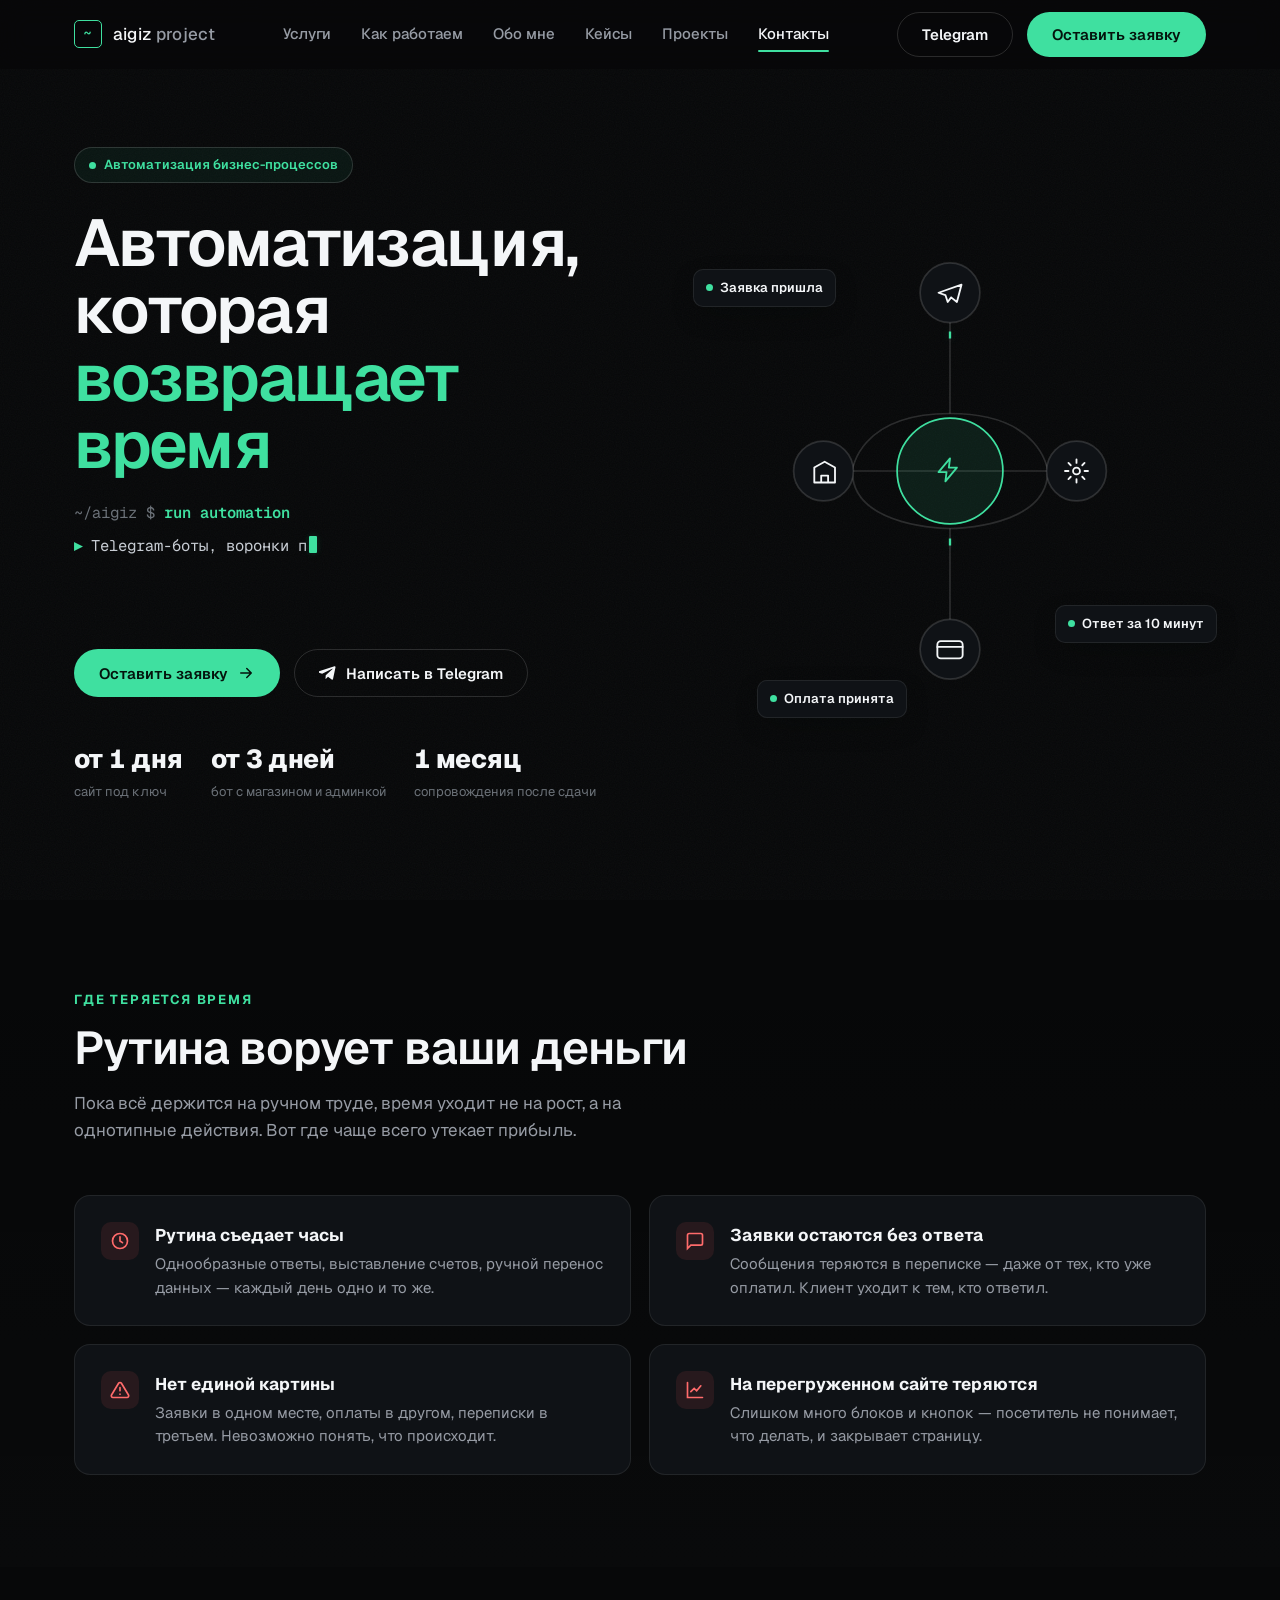
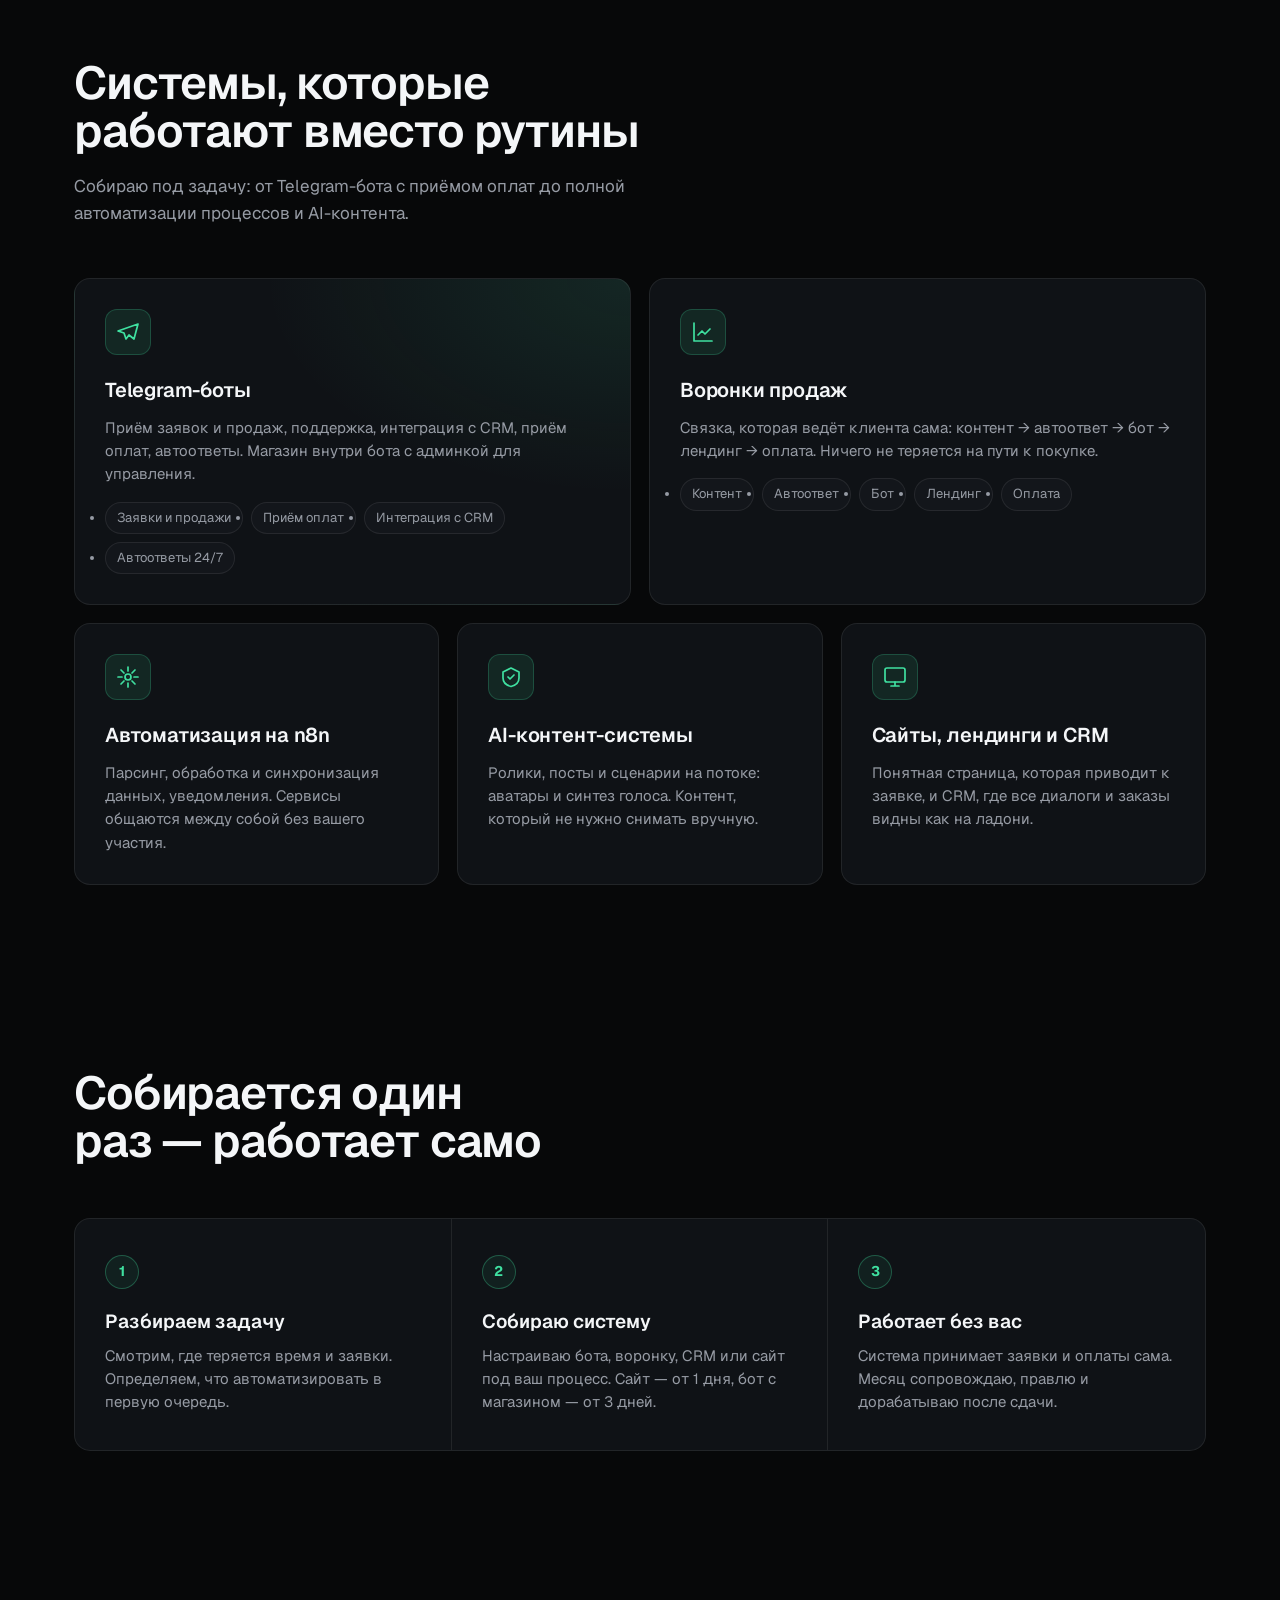
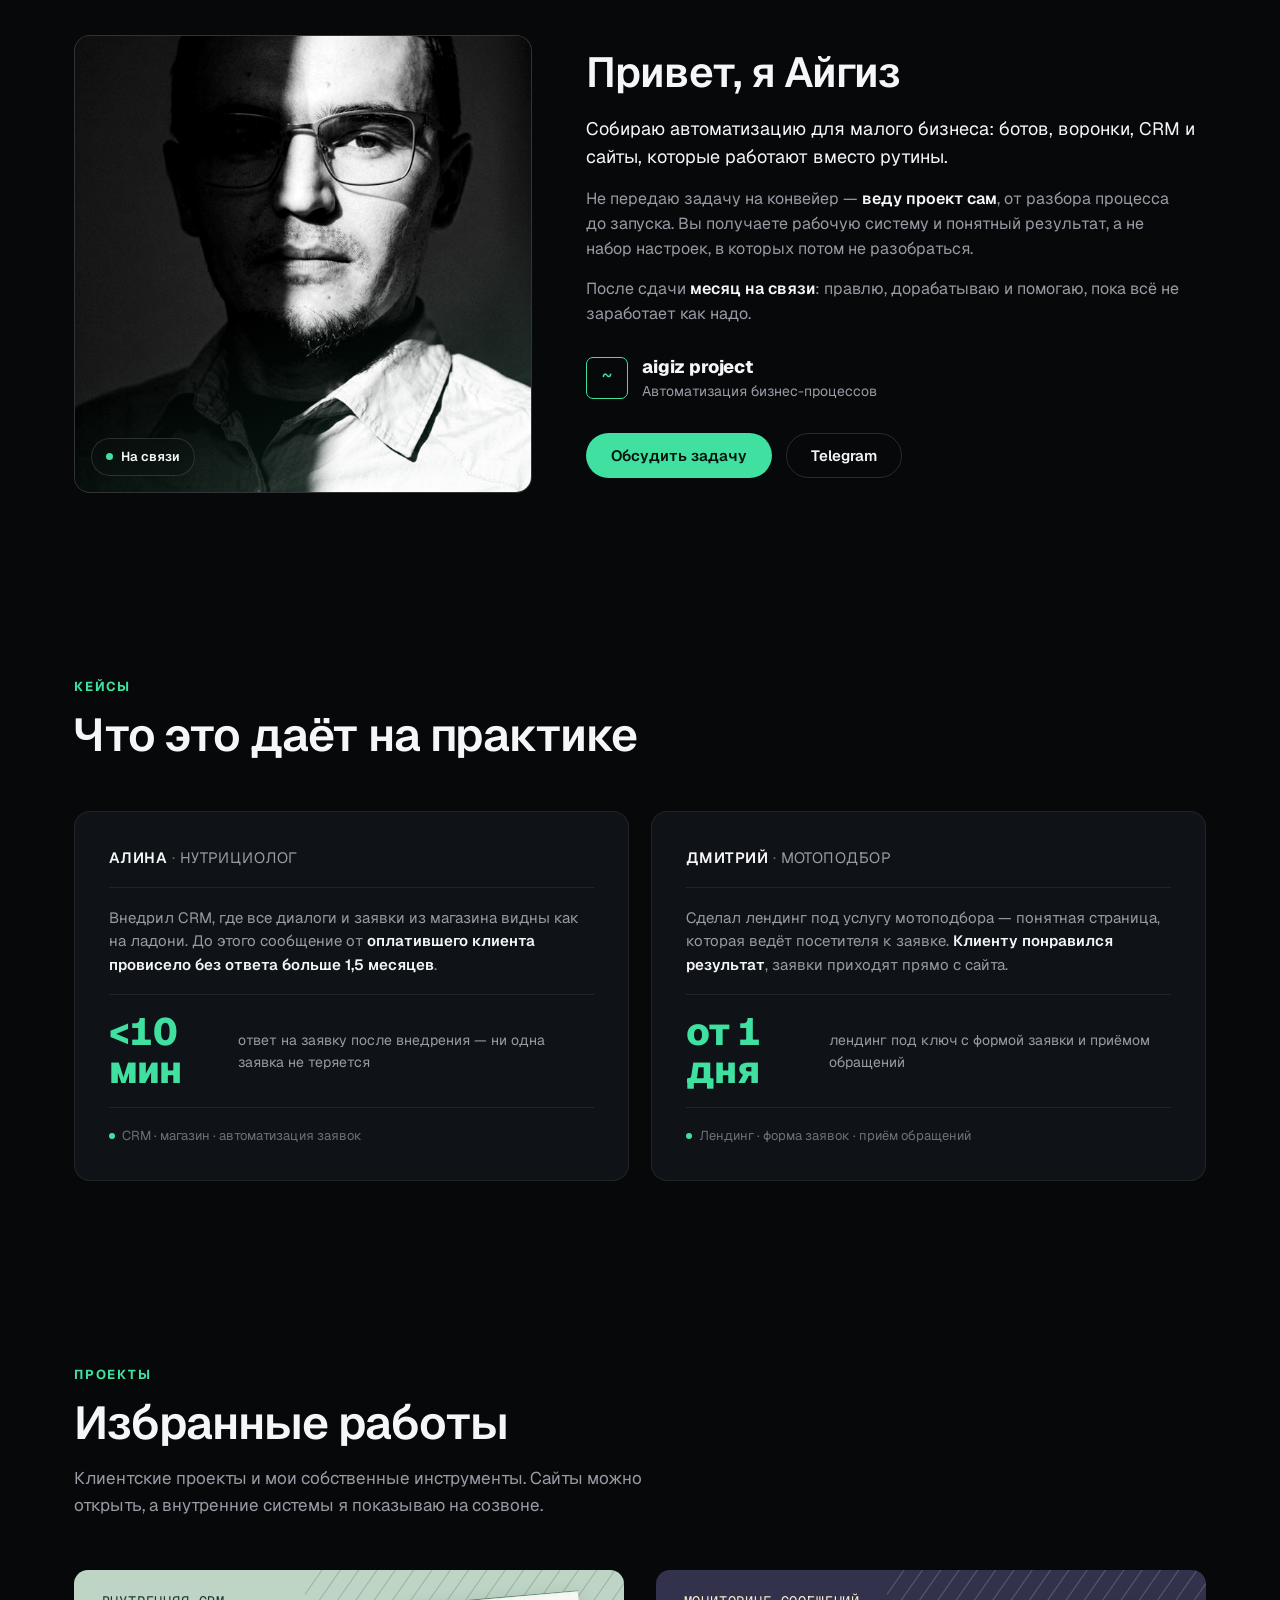
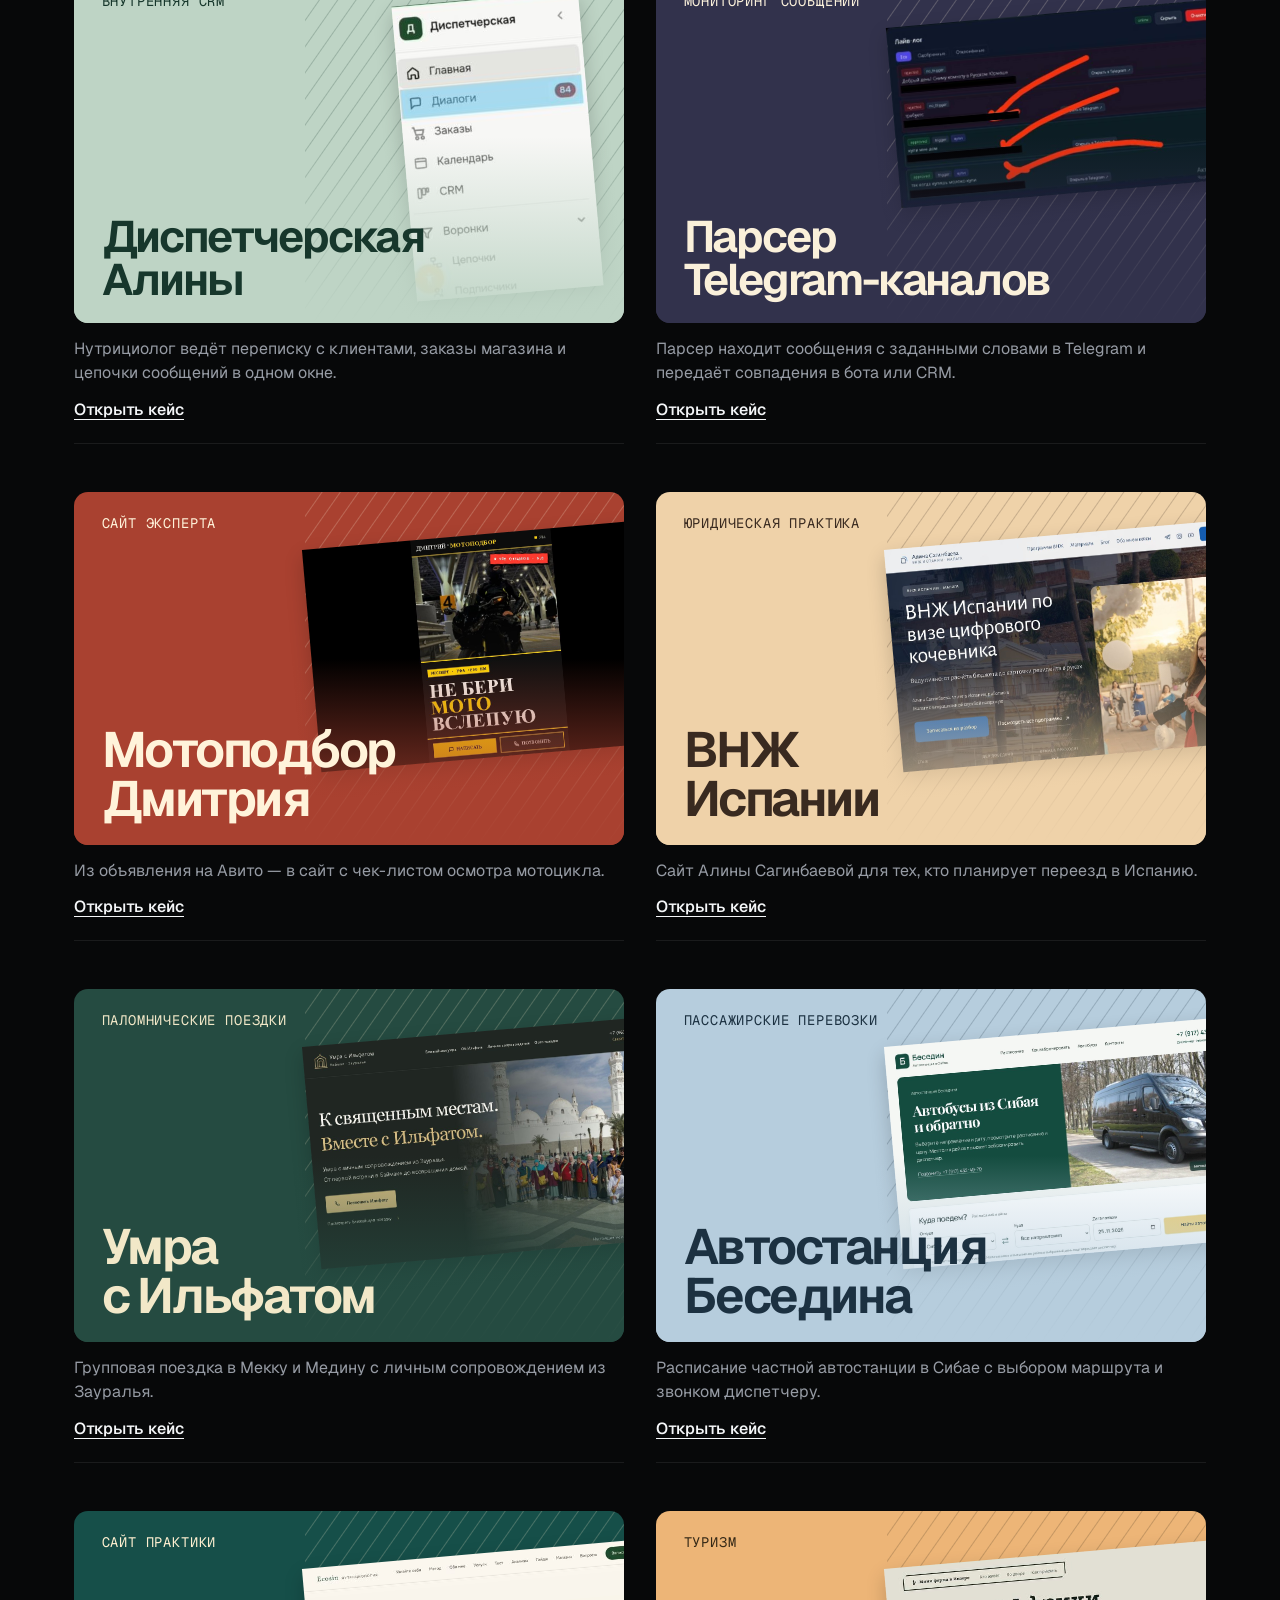
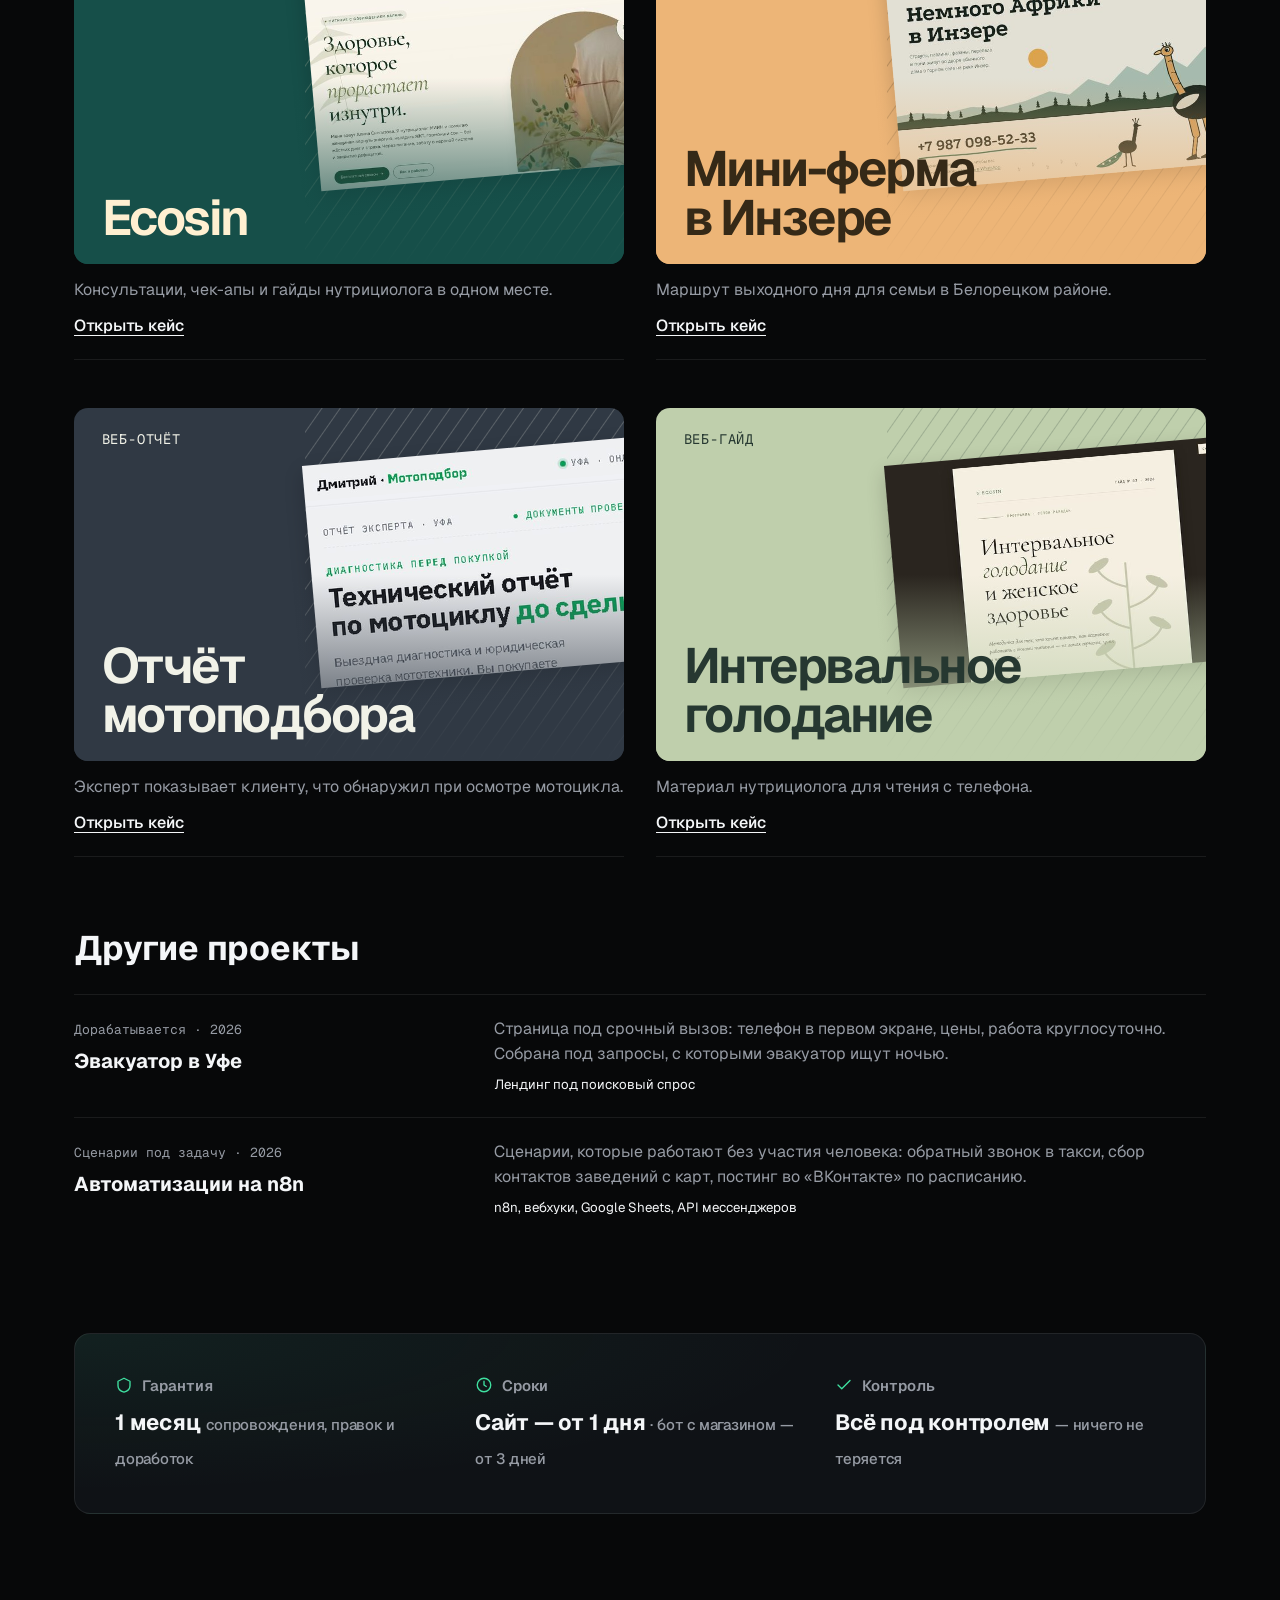
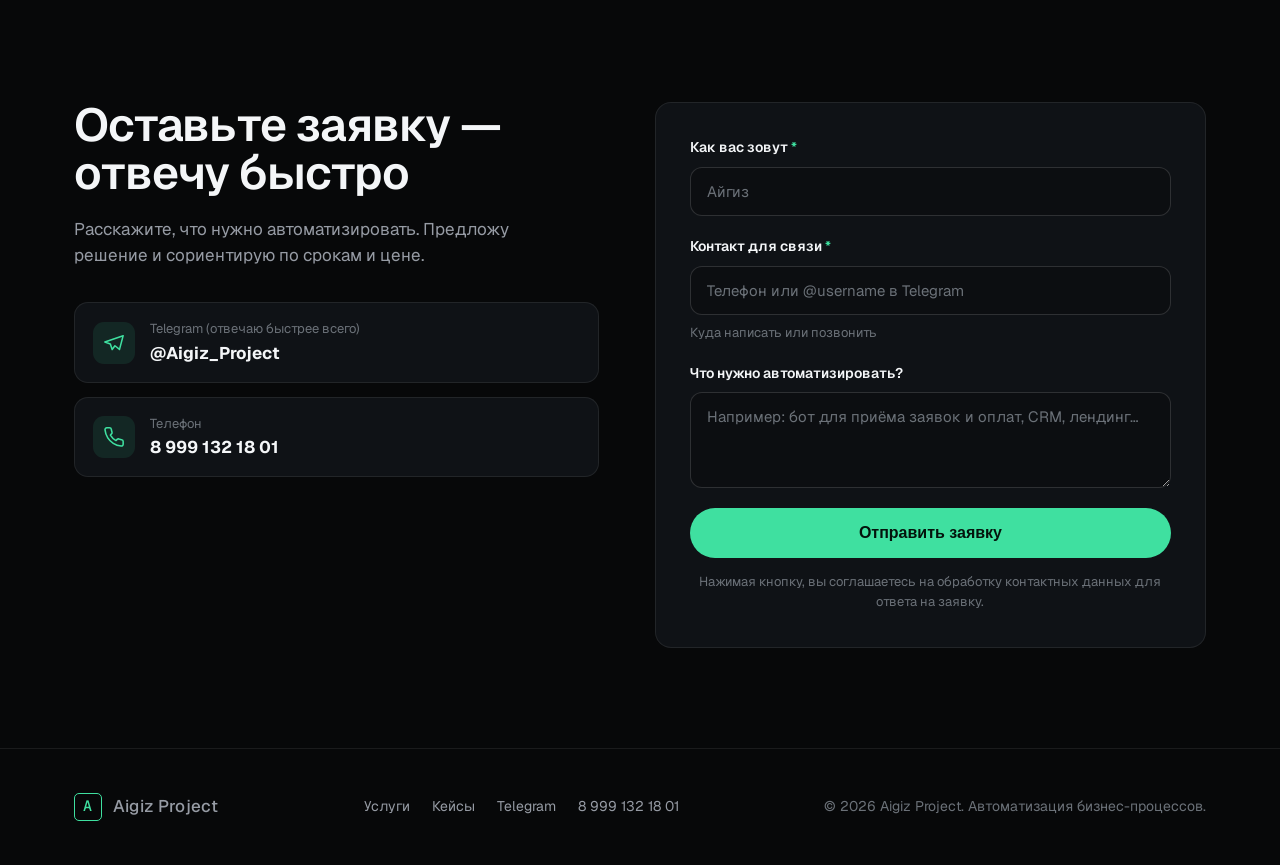
==== commit 7d444b05: "Feature the nutrition CRM and Telegram parser case studies" ====
--- a/index.html
+++ b/index.html
@@ -407,6 +407,10 @@
 .work-spain{--paper:#efd2a9;--ink:#392a20}
 .work-umra{--paper:#254b41;--ink:#f2e8c8}
 .work-station{--paper:#b6cddd;--ink:#1c3141}
+.work-dispatch{--paper:#bed4c5;--ink:#17372c}
+.work-parser{--paper:#32324c;--ink:#faf0da}
+.work-parser .work-title,.work-dispatch .work-title{font-size:clamp(22px,8cqw,44px)}
+.work-dispatch .work-cover img{width:34%;top:8%;right:6%}
 .work-cover::before{content:"";position:absolute;inset:0 0 0 42%;opacity:.22;background:repeating-linear-gradient(125deg,transparent 0 13px,currentColor 14px,transparent 15px)}
 .work-cover img{position:absolute;width:65%;height:auto;top:12%;right:-8%;transform:rotate(-5deg);box-shadow:0 8px 20px #0003}
 .work-cover::after{content:"";position:absolute;inset:45% 0 0;background:linear-gradient(0deg,var(--paper) 0%,transparent 96%);z-index:0}
@@ -763,6 +767,28 @@
     </div>
     <div class="projects">
       <article>
+        <a class="work-card work-dispatch" href="cases/dispatch.html" aria-label="Открыть кейс «Диспетчерская Алины»">
+          <div class="work-cover">
+            <span class="work-type">Внутренняя CRM</span>
+            <img src="prj/dispatch.jpg" width="318" height="504" loading="lazy" alt="">
+            <h3 class="work-title">Диспетчерская<br>Алины</h3>
+          </div>
+          <p class="work-copy">Нутрициолог ведёт переписку с клиентами, заказы магазина и цепочки сообщений в одном окне.</p>
+          <span class="work-link">Открыть кейс</span>
+        </a>
+      </article>
+      <article>
+        <a class="work-card work-parser" href="cases/parser.html" aria-label="Открыть кейс «Парсер Telegram-каналов»">
+          <div class="work-cover">
+            <span class="work-type">Мониторинг сообщений</span>
+            <img src="prj/parser.jpg" width="930" height="471" loading="lazy" alt="">
+            <h3 class="work-title">Парсер<br>Telegram-каналов</h3>
+          </div>
+          <p class="work-copy">Парсер находит сообщения с заданными словами в Telegram и передаёт совпадения в бота или CRM.</p>
+          <span class="work-link">Открыть кейс</span>
+        </a>
+      </article>
+      <article>
         <a class="work-card work-moto-site" href="cases/moto-site.html" aria-label="Открыть кейс «Мотоподбор Дмитрия»">
           <div class="work-cover">
             <span class="work-type">Сайт эксперта</span>
@@ -852,14 +878,6 @@
       </article>
     </div>
     <h3 class="work-other">Другие проекты</h3>
-    <article class="work-row">
-      <div><span class="work-status">Внутренняя система · 2026</span><h4>Диспетчерская</h4></div>
-      <div><p>Рабочее место владельца: все диалоги из Telegram в одном окне, заказы, товары, цепочки сообщений, уведомления на телефон. Внутри же магазин и конструктор смузи, через которые клиент оформляет заказ.</p><small>Python, FastAPI, PostgreSQL, Telegram-боты, PWA с push</small></div>
-    </article>
-    <article class="work-row">
-      <div><span class="work-status">Свой инструмент · 2026</span><h4>Парсер Telegram</h4></div>
-      <div><p>Следит за чатами по ключевым словам и отправляет подходящие сообщения дальше — в бота или CRM. Вход по QR-коду, без ввода кода из SMS. Лог отбора виден в реальном времени.</p><small>Telethon, FastAPI, React, Docker</small></div>
-    </article>
     <article class="work-row">
       <div><span class="work-status">Дорабатывается · 2026</span><h4>Эвакуатор в Уфе</h4></div>
       <div><p>Страница под срочный вызов: телефон в первом экране, цены, работа круглосуточно. Собрана под запросы, с которыми эвакуатор ищут ночью.</p><small>Лендинг под поисковый спрос</small></div>
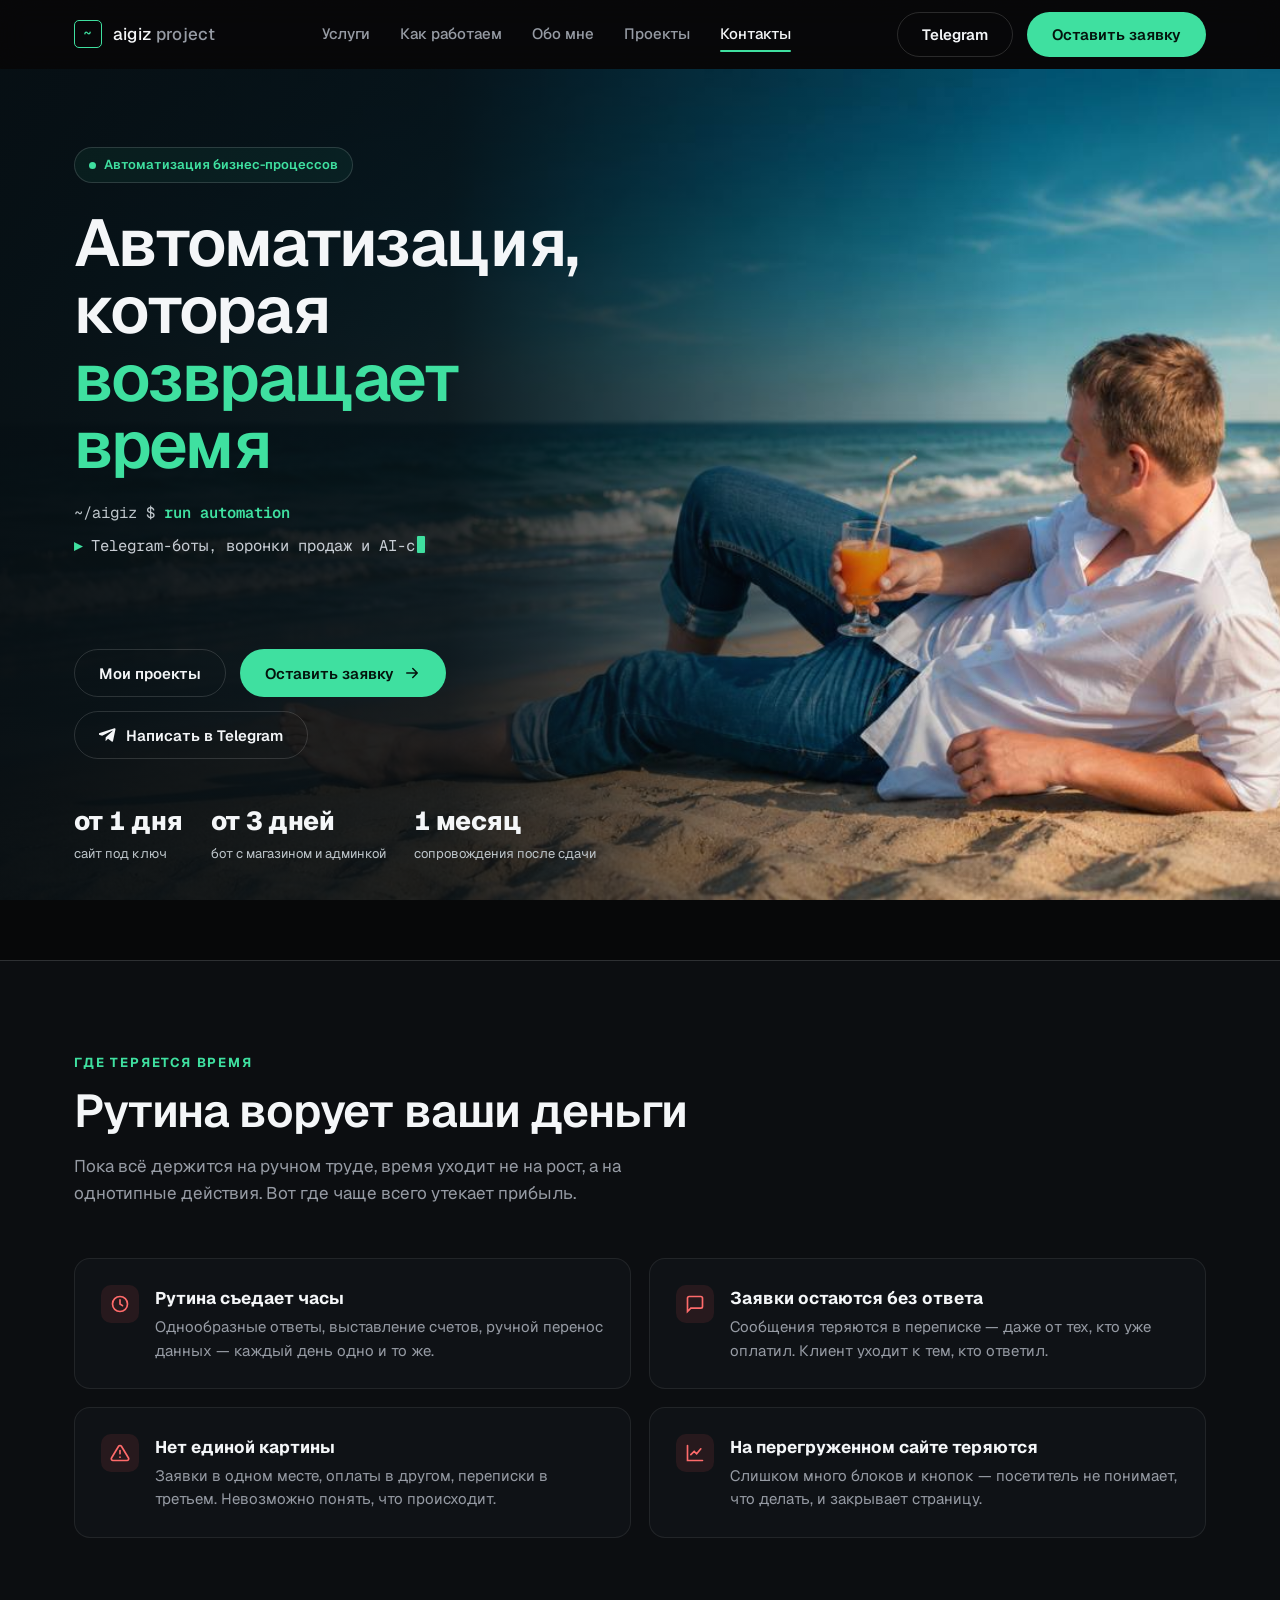
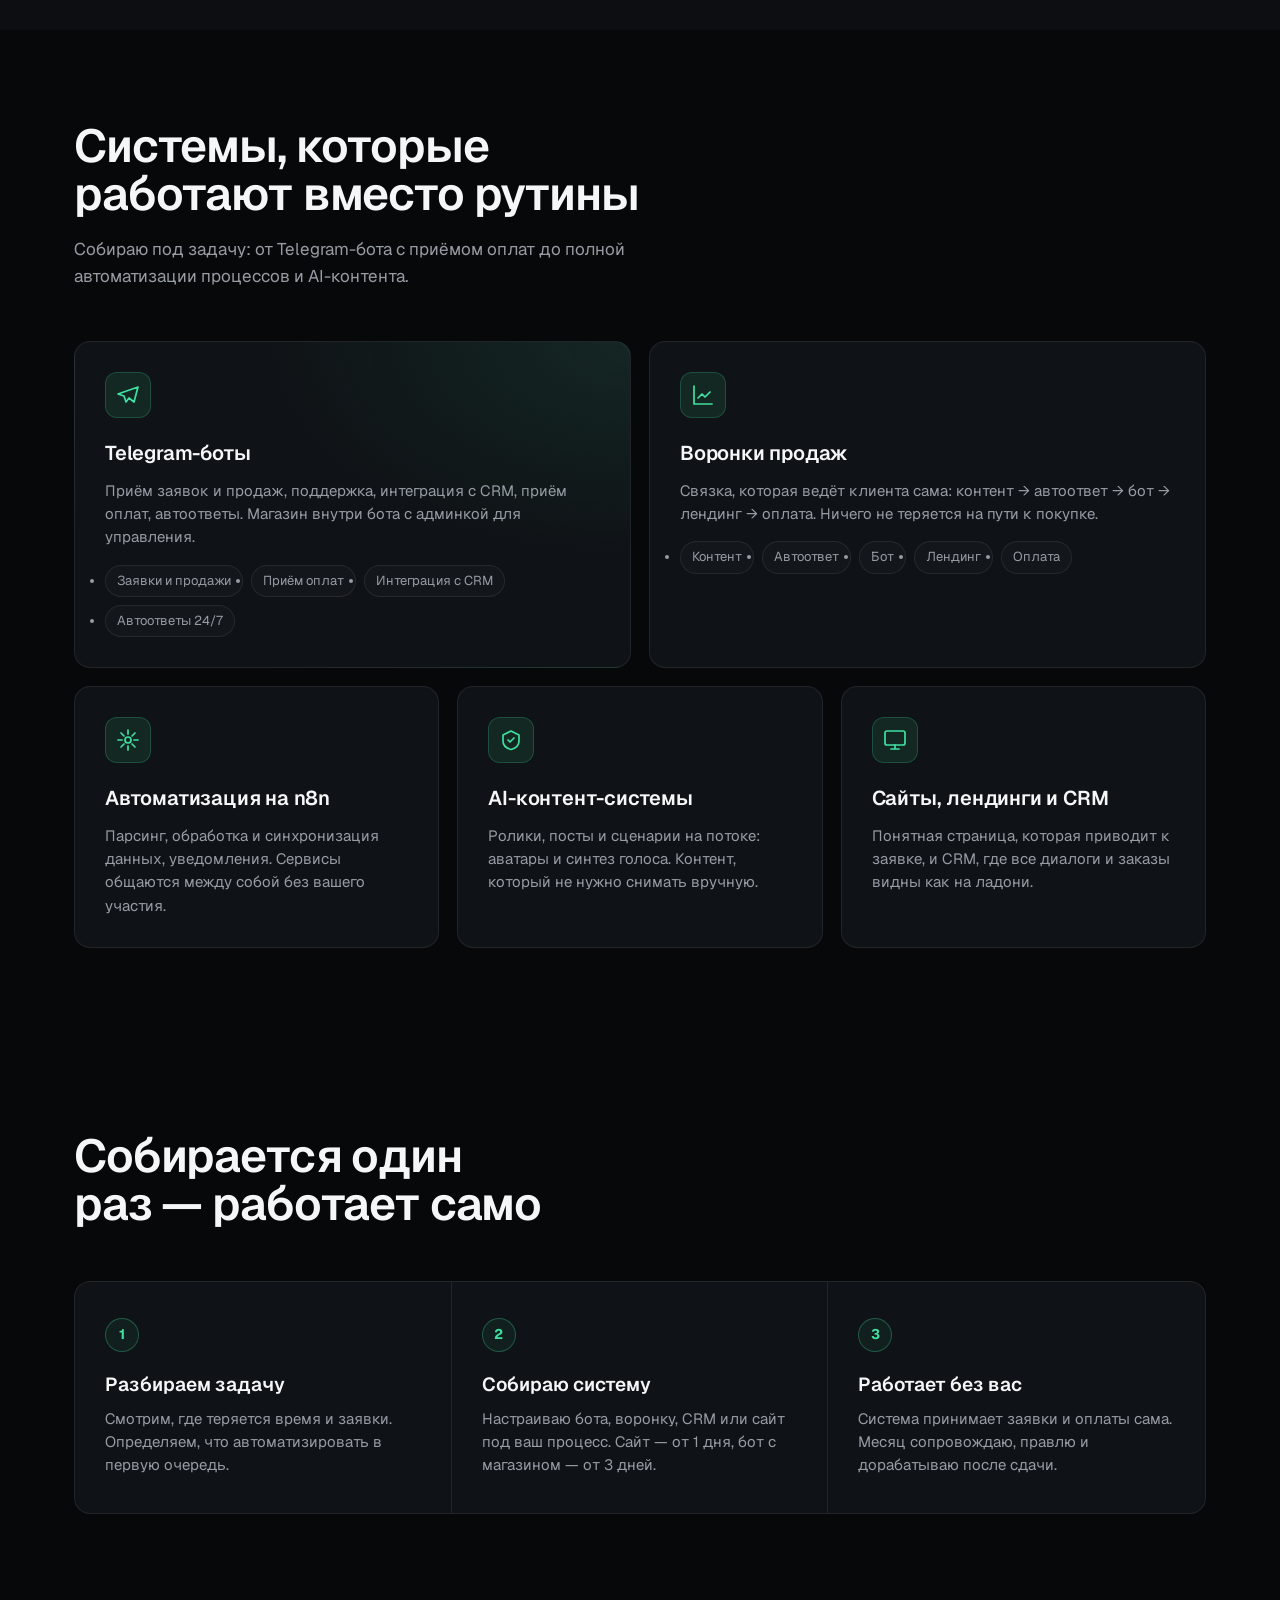
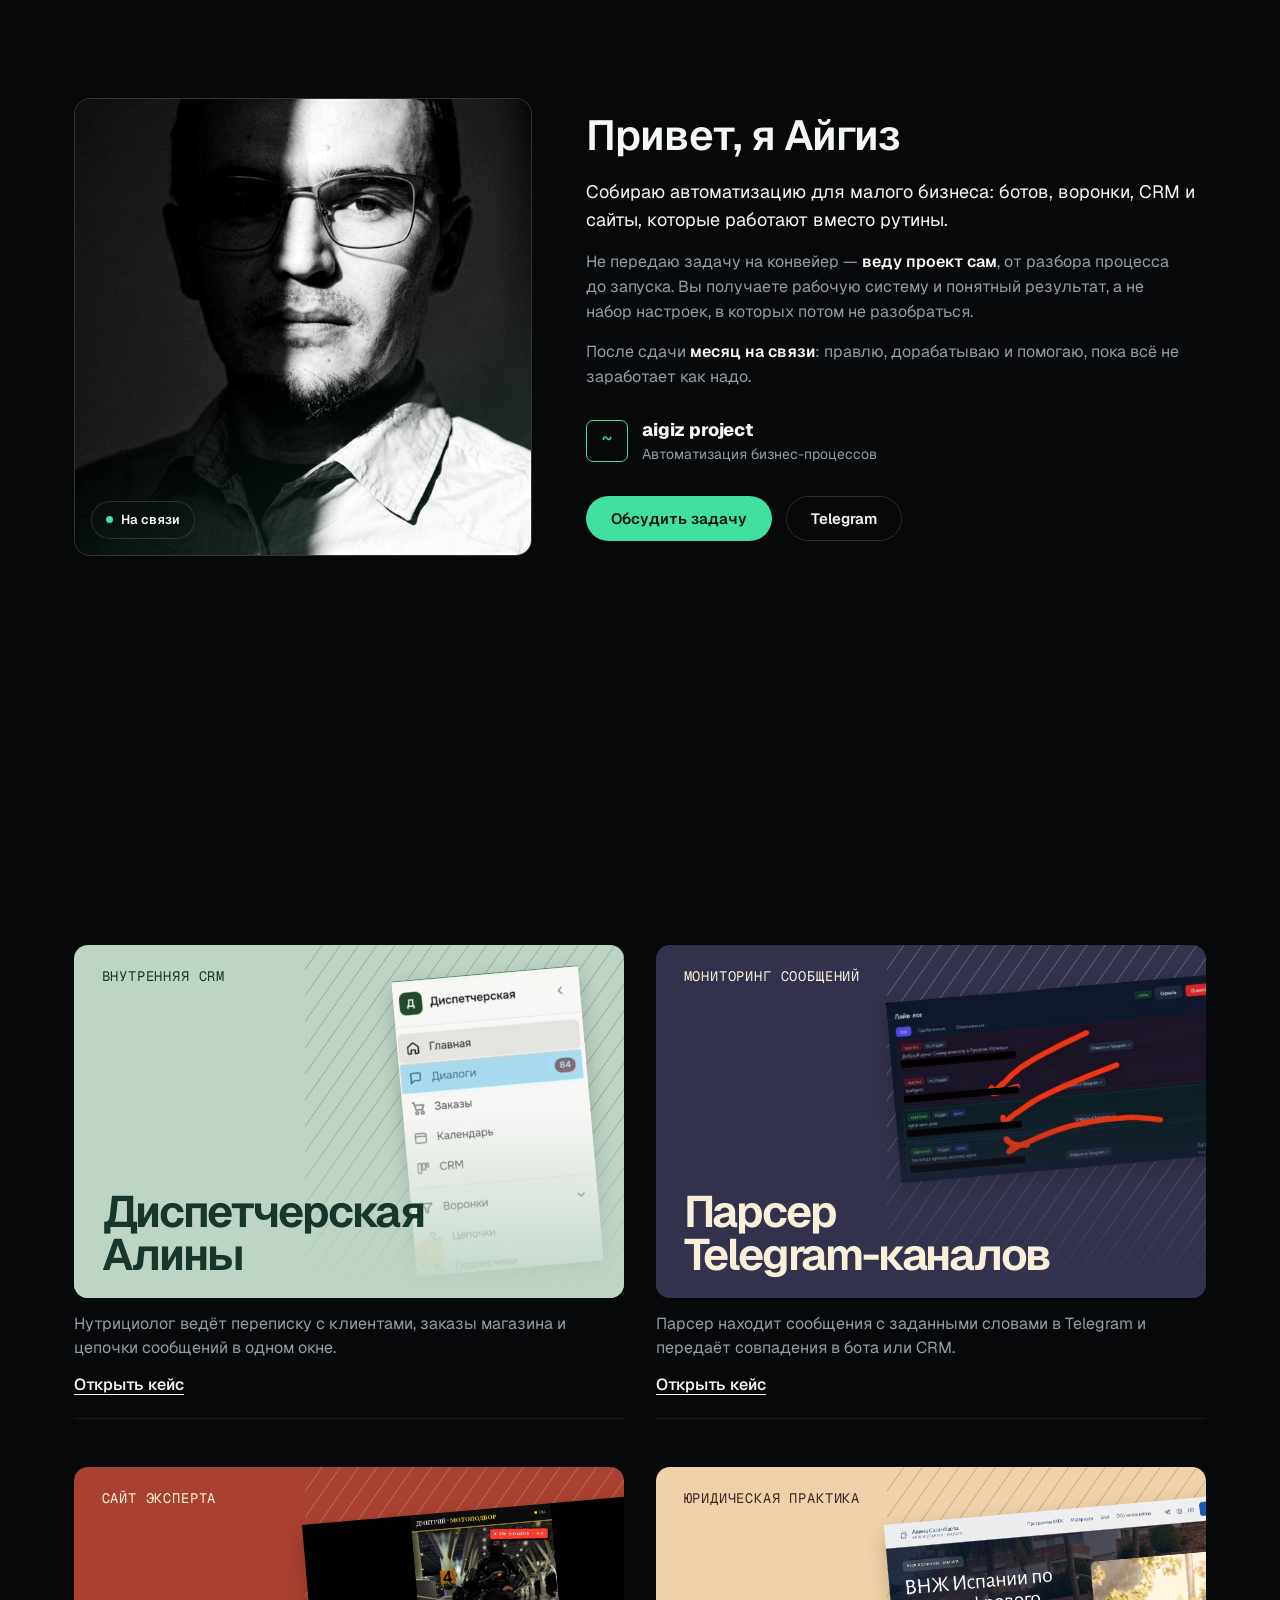
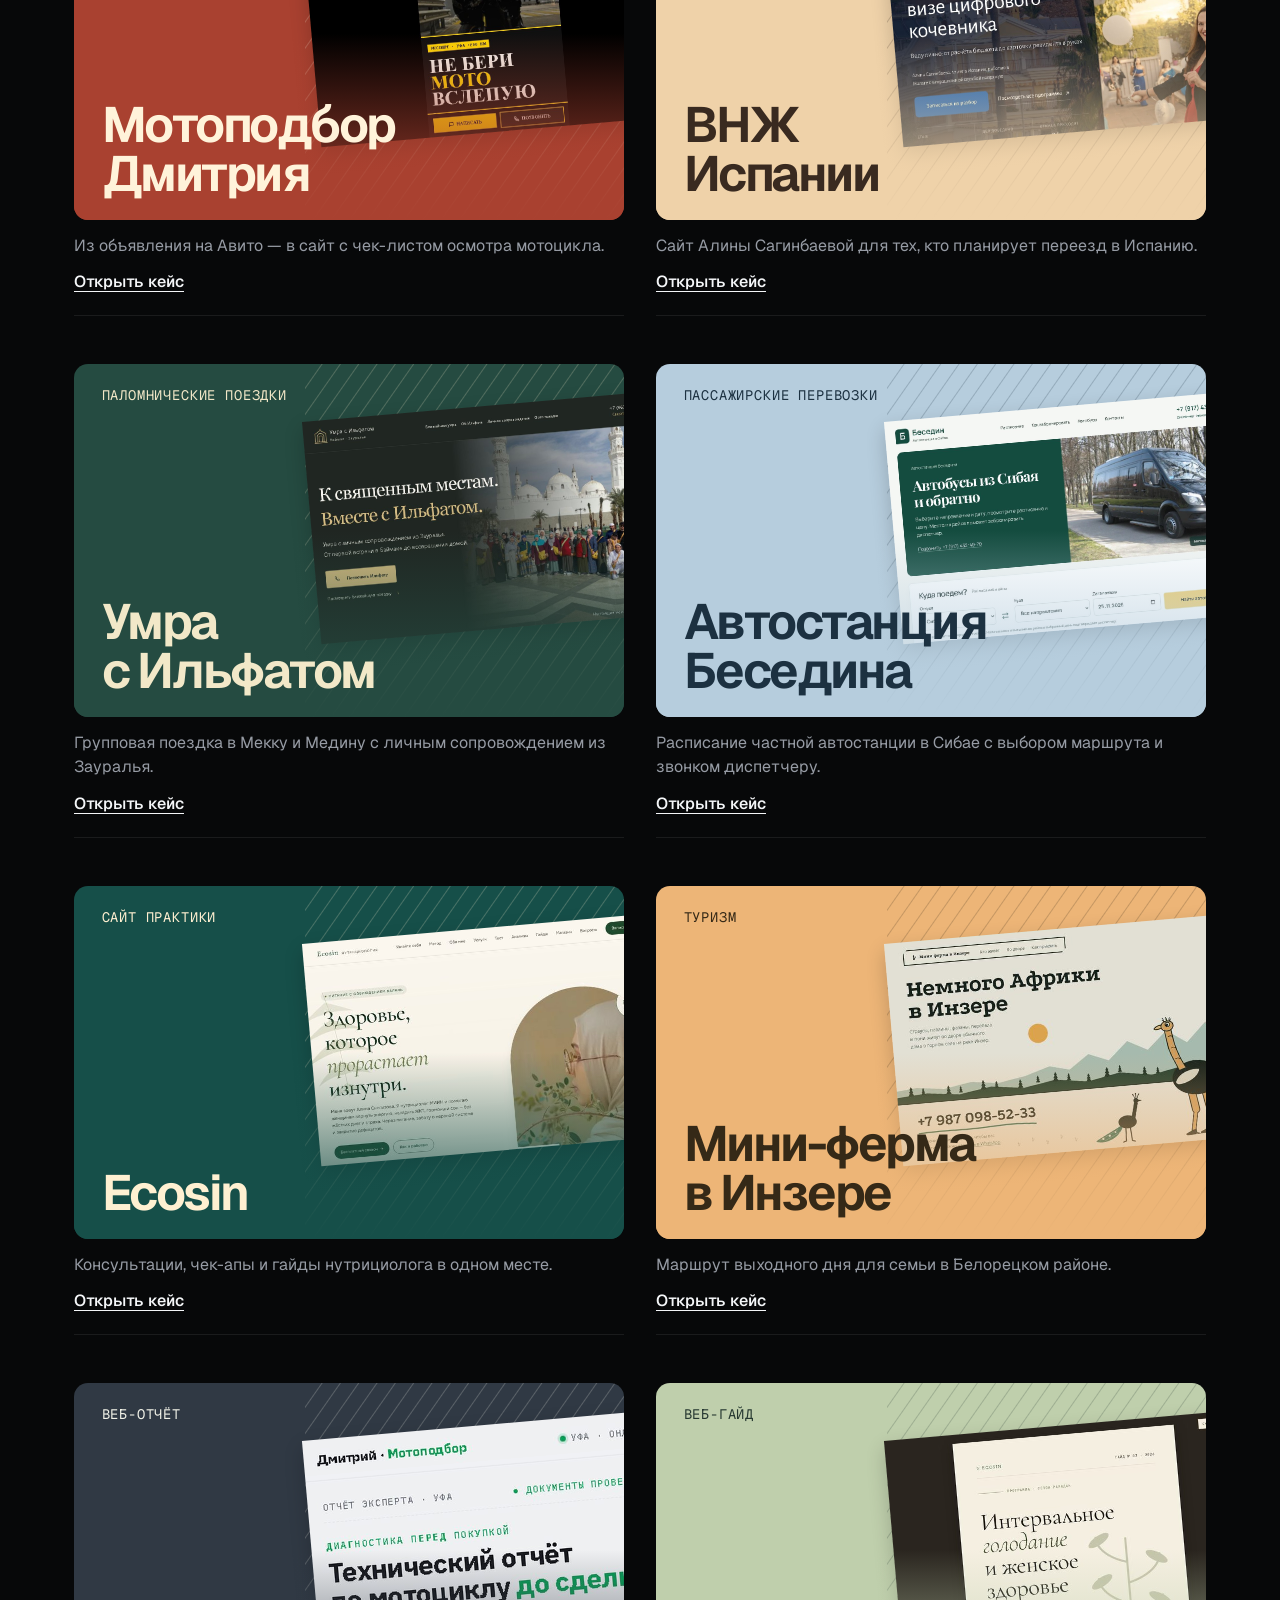
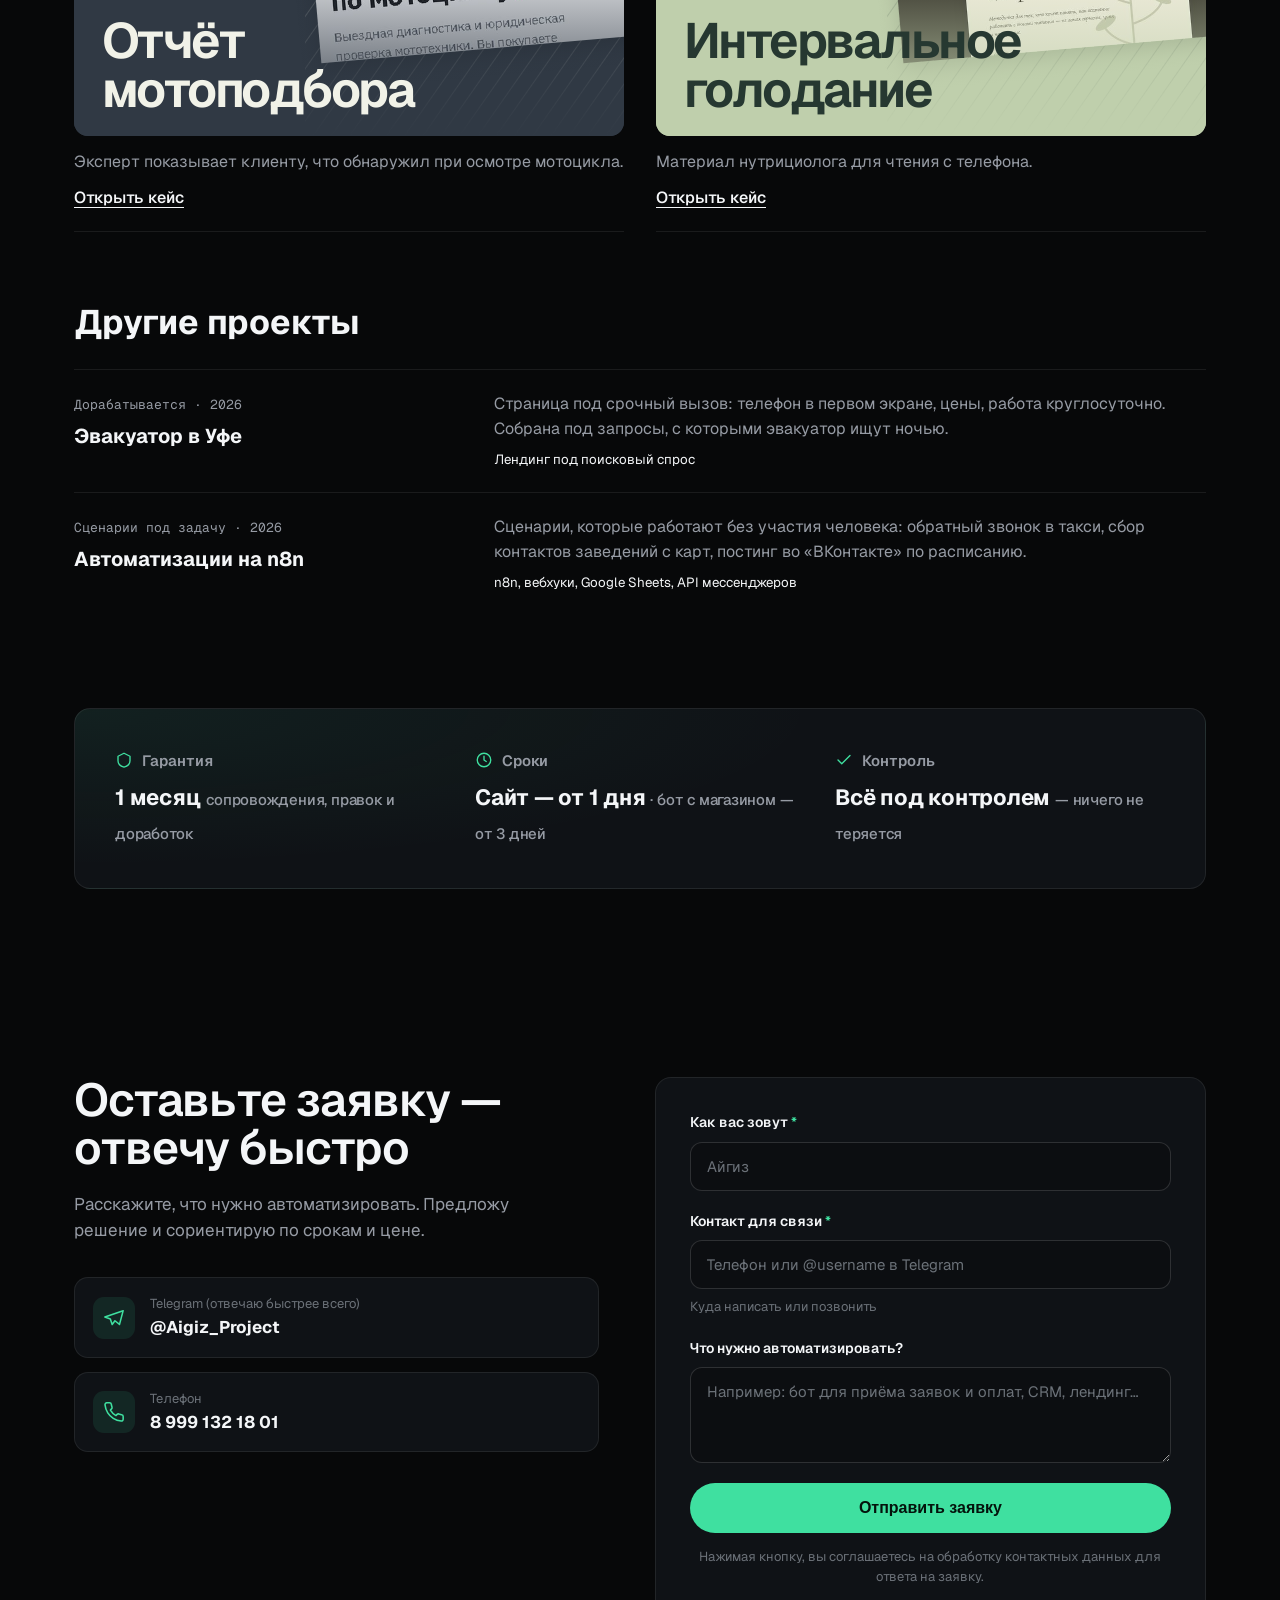
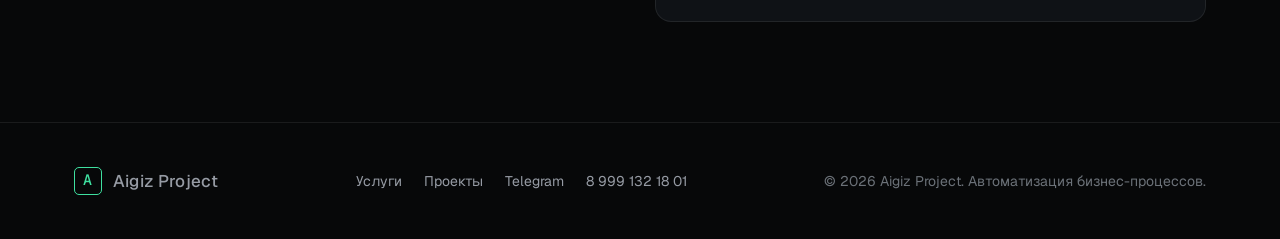
==== commit ad09b1b1: "Update homepage with fixed beach photo and portfolio navigation" ====
--- a/index.html
+++ b/index.html
@@ -183,7 +183,21 @@
 .nav-toggle{display:none;background:none;border:none;color:var(--text);cursor:pointer}
 
 /* ---------- hero ---------- */
-.hero{padding:78px 0 96px}
+.hero{
+  padding:78px 0 96px;
+  isolation:isolate;
+  clip-path:inset(0);
+}
+.hero::before{
+  content:"";
+  position:fixed;
+  inset:69px 0 0;
+  z-index:-1;
+  pointer-events:none;
+  background:linear-gradient(90deg,rgba(7,14,18,.96) 0%,rgba(7,14,18,.87) 35%,rgba(7,14,18,.32) 62%,transparent 80%),
+    url("hero-beach.jpg") center 56% / cover no-repeat var(--bg);
+}
+.hero .hero-meta .lbl,.hero .sub.term .prompt{color:#bdc5ca}
 .hero-grid{display:grid;grid-template-columns:1.05fr .95fr;gap:56px;align-items:center}
 .eyebrow{display:inline-flex;align-items:center;gap:8px;
   font-size:13px;font-weight:600;color:var(--accent);
@@ -220,24 +234,6 @@
 .hero-meta .num{font-size:26px;font-weight:800;letter-spacing:-.02em;font-variant-numeric:tabular-nums}
 .hero-meta .lbl{font-size:13px;color:var(--muted-2)}
 
-/* ---------- hero visual: automation flow ---------- */
-.flow{position:relative;aspect-ratio:1/1;width:100%;max-width:460px;margin:0 auto}
-.flow svg{width:100%;height:100%;overflow:visible}
-.node{fill:var(--surface);stroke:var(--line-2);stroke-width:1.5}
-.node-accent{fill:rgba(63,224,160,.1);stroke:var(--accent);stroke-width:1.5}
-.node-ico{stroke:var(--text);stroke-width:1.6;fill:none;stroke-linecap:round;stroke-linejoin:round}
-.node-ico-accent{stroke:var(--accent)}
-.link-line{stroke:var(--line-2);stroke-width:1.5;fill:none}
-.pulse-line{stroke:var(--accent);stroke-width:2;fill:none;stroke-dasharray:6 220;filter:drop-shadow(0 0 4px var(--glow))}
-.flow-tag{position:absolute;background:var(--surface);border:1px solid var(--line);
-  border-radius:10px;padding:8px 12px;font-size:13px;font-weight:600;display:flex;align-items:center;gap:7px;
-  box-shadow:var(--shadow-1)}
-.flow-tag .d{width:7px;height:7px;border-radius:50%;background:var(--accent)}
-.flow-tag.t1{top:6%;left:-6%;animation:float 6s ease-in-out infinite}
-.flow-tag.t2{bottom:14%;right:-8%;animation:float 7s ease-in-out infinite .6s}
-.flow-tag.t3{bottom:-2%;left:8%;animation:float 6.5s ease-in-out infinite 1.2s}
-@keyframes float{0%,100%{transform:translateY(0)}50%{transform:translateY(-9px)}}
-
 /* ---------- generic section ---------- */
 .sec{padding:92px 0}
 .sec-head{max-width:640px;margin-bottom:52px}
@@ -247,7 +243,7 @@
 .sec-head p{margin-top:18px;font-size:17px;color:var(--muted);text-wrap:pretty}
 
 /* ---------- pains ---------- */
-.pains{background:linear-gradient(180deg,transparent, rgba(255,255,255,.012))}
+.pains{background:var(--bg-2);border-top:1px solid var(--line-2)}
 .pain-grid{display:grid;grid-template-columns:repeat(2,1fr);gap:18px}
 .pain{display:flex;gap:16px;padding:26px;border:1px solid var(--line);border-radius:var(--r-card);
   background:var(--surface);transition:border-color .2s, transform .2s}
@@ -291,29 +287,10 @@
 .step h3{font-size:19px;font-weight:600;margin-bottom:8px}
 .step p{font-size:15px;color:var(--muted)}
 
-/* ---------- cases ---------- */
-.cases{display:grid;grid-template-columns:1fr 1fr;gap:22px}
-.case{border:1px solid var(--line);border-radius:var(--r-card);background:var(--surface);
-  padding:34px;display:flex;flex-direction:column;gap:18px;transition:border-color .25s,transform .25s}
-.case:hover{border-color:var(--line-2)}
-/* Кто это — набирается текстом, а не кружком с инициалом. Имя капсом, но без
-   разрядки: так оно не путается с зелёным kicker'ом над заголовком секции. */
-.case-top{padding-bottom:16px;border-bottom:1px solid var(--line)}
-.case-top .who{font-weight:600;font-size:15px;text-transform:uppercase;letter-spacing:.03em}
-.case-top .role{display:inline;font-size:15px;color:var(--muted);text-transform:uppercase;letter-spacing:.03em;font-weight:400}
-.case-top .role::before{content:" · ";color:var(--muted-2)}
 .sign-mark{width:42px;height:42px;border-radius:7px;display:grid;place-items:center;flex:none;
   border:1px solid var(--accent);color:var(--accent);
   font-family:'Geist Mono',ui-monospace,SFMono-Regular,Menlo,Consolas,monospace;
   font-size:20px;line-height:1;padding-bottom:5px}
-.case .stat{display:flex;align-items:baseline;gap:12px;padding:18px 0;border-top:1px solid var(--line);border-bottom:1px solid var(--line)}
-.case .stat .big{font-size:38px;font-weight:800;letter-spacing:-.03em;color:var(--accent);line-height:1;font-variant-numeric:tabular-nums}
-.case .stat .desc{font-size:14px;color:var(--muted)}
-.case .body{font-size:15px;color:var(--muted)}
-.case .body b{color:var(--text);font-weight:600}
-.case .tag{font-size:13px;color:var(--muted-2);display:flex;align-items:center;gap:7px}
-.case .tag .d{width:6px;height:6px;border-radius:50%;background:var(--accent)}
-
 /* ---------- guarantee band ---------- */
 .band{border:1px solid var(--line);border-radius:var(--r-card);
   background:radial-gradient(120% 160% at 0% 0%, rgba(63,224,160,.07), transparent 55%), var(--surface);
@@ -446,20 +423,27 @@
 
 /* ---------- responsive ---------- */
 @media (max-width:980px){
-  .hero-grid{grid-template-columns:1fr;gap:48px}
-  .flow{max-width:380px}
+  .hero{
+    padding:clamp(180px,44vw,390px) 0 52px;
+  }
+  .hero::before{
+    background:linear-gradient(to bottom,transparent 0,transparent 26vw,var(--bg) min(56.25vw,550px)),
+      url("hero-beach.jpg") center top / 100% auto no-repeat var(--bg);
+  }
+  .hero-grid{grid-template-columns:1fr}
   .contact-grid{grid-template-columns:1fr;gap:40px}
-  .cases{grid-template-columns:1fr}
   .about-grid{grid-template-columns:1fr;gap:32px}
   .about-photo{max-width:380px}
 }
-@media (max-width:760px){
+@media (max-width:980px){
   .nav-links{display:none}
   .nav-toggle{display:grid;place-items:center}
   .nav-links.open{display:flex;position:absolute;top:68px;left:0;right:0;flex-direction:column;gap:0;
     background:var(--bg-2);border-bottom:1px solid var(--line);padding:8px 0}
   .nav-links.open a{padding:14px 24px;width:100%}
   .nav-cta .btn-ghost{display:none}
+}
+@media (max-width:760px){
   .pain-grid{grid-template-columns:1fr}
   .bento{grid-template-columns:1fr}
   .card.span-3,.card.span-2,.card.feature{grid-column:auto}
@@ -507,7 +491,6 @@
       <a href="#services">Услуги</a>
       <a href="#how">Как работаем</a>
       <a href="#about">Обо мне</a>
-      <a href="#cases">Кейсы</a>
       <a href="#projects">Проекты</a>
       <a href="#contact">Контакты</a>
     </nav>
@@ -532,6 +515,7 @@
         <span class="term-out"><span class="prompt-out" aria-hidden="true">▸&nbsp;</span><span class="type">Telegram-боты, воронки продаж и AI-системы для малого бизнеса. Собираем один раз — работают вместо рутины.</span><span class="caret caret-out hidden" aria-hidden="true"></span></span>
       </p>
       <div class="hero-actions">
+        <a href="#projects" class="btn btn-ghost">Мои проекты</a>
         <a href="#contact" class="btn btn-primary">
           Оставить заявку
           <svg viewBox="0 0 24 24" fill="none" stroke="currentColor" stroke-width="2" stroke-linecap="round" stroke-linejoin="round"><path d="M5 12h14M13 6l6 6-6 6"/></svg>
@@ -548,55 +532,6 @@
       </div>
     </div>
 
-    <!-- automation flow visual -->
-    <div class="hero-visual reveal">
-      <div class="flow">
-        <div class="flow-tag t1"><span class="d"></span> Заявка пришла</div>
-        <div class="flow-tag t2"><span class="d"></span> Ответ за 10 минут</div>
-        <div class="flow-tag t3"><span class="d"></span> Оплата принята</div>
-        <svg viewBox="0 0 400 400" aria-hidden="true">
-          <!-- links -->
-          <path class="link-line" d="M200 70 V150" />
-          <path class="link-line" d="M200 250 V330" />
-          <path class="link-line" d="M115 200 H285" />
-          <path class="link-line" d="M200 150 C120 150 115 200 115 200" />
-          <path class="link-line" d="M200 150 C280 150 285 200 285 200" />
-          <path class="link-line" d="M115 200 C115 250 200 250 200 250" />
-          <path class="link-line" d="M285 200 C285 250 200 250 200 250" />
-          <!-- animated pulse along central spine -->
-          <path class="pulse-line" d="M200 70 V150 M200 250 V330">
-            <animate attributeName="stroke-dashoffset" from="226" to="0" dur="2.6s" repeatCount="indefinite"/>
-          </path>
-          <!-- center accent node -->
-          <g transform="translate(200,200)">
-            <circle class="node-accent" r="46"/>
-            <g transform="translate(-13,-13)">
-              <path class="node-ico node-ico-accent" d="M13 2 3 14h7l-1 8 10-12h-7l1-8z"/>
-            </g>
-          </g>
-          <!-- top node: telegram -->
-          <g transform="translate(200,45)">
-            <circle class="node" r="26"/>
-            <g transform="translate(-12,-11)"><path class="node-ico" d="M22 4 2 11l6 2 2 6 3-4 5 4 4-15z"/></g>
-          </g>
-          <!-- bottom node: payment -->
-          <g transform="translate(200,355)">
-            <circle class="node" r="26"/>
-            <g transform="translate(-12,-9)"><rect class="node-ico" x="1" y="2" width="22" height="15" rx="3"/><path class="node-ico" d="M1 7h22"/></g>
-          </g>
-          <!-- left node: CRM -->
-          <g transform="translate(90,200)">
-            <circle class="node" r="26"/>
-            <g transform="translate(-11,-11)"><path class="node-ico" d="M3 21V8l9-5 9 5v13M3 21h18M9 21v-6h6v6"/></g>
-          </g>
-          <!-- right node: AI -->
-          <g transform="translate(310,200)">
-            <circle class="node" r="26"/>
-            <g transform="translate(-11,-11)"><circle class="node-ico" cx="11" cy="11" r="3"/><path class="node-ico" d="M11 1v3M11 18v3M1 11h3M18 11h3M4 4l2 2M16 16l2 2M18 4l-2 2M6 16l-2 2"/></g>
-          </g>
-        </svg>
-      </div>
-    </div>
   </div>
 </section>
 
@@ -718,40 +653,6 @@
       <div class="about-actions">
         <a href="#contact" class="btn btn-primary">Обсудить задачу</a>
         <a href="https://t.me/Aigiz_Project" target="_blank" rel="noopener" class="btn btn-ghost">Telegram</a>
-      </div>
-    </div>
-  </div>
-</section>
-
-<!-- ================= CASES ================= -->
-<section class="sec" id="cases">
-  <div class="wrap">
-    <div class="sec-head reveal">
-      <div class="kicker">Кейсы</div>
-      <h2>Что это даёт на практике</h2>
-    </div>
-    <div class="cases">
-      <div class="case reveal">
-        <div class="case-top">
-          <span class="who">Алина</span><span class="role">нутрициолог</span>
-        </div>
-        <p class="body">Внедрил CRM, где все диалоги и заявки из магазина видны как на ладони. До этого сообщение от <b>оплатившего клиента провисело без ответа больше 1,5 месяцев</b>.</p>
-        <div class="stat">
-          <span class="big">&lt;10 мин</span>
-          <span class="desc">ответ на заявку после внедрения — ни одна заявка не теряется</span>
-        </div>
-        <div class="tag"><span class="d"></span> CRM · магазин · автоматизация заявок</div>
-      </div>
-      <div class="case reveal">
-        <div class="case-top">
-          <span class="who">Дмитрий</span><span class="role">мотоподбор</span>
-        </div>
-        <p class="body">Сделал лендинг под услугу мотоподбора — понятная страница, которая ведёт посетителя к заявке. <b>Клиенту понравился результат</b>, заявки приходят прямо с сайта.</p>
-        <div class="stat">
-          <span class="big">от 1 дня</span>
-          <span class="desc">лендинг под ключ с формой заявки и приёмом обращений</span>
-        </div>
-        <div class="tag"><span class="d"></span> Лендинг · форма заявок · приём обращений</div>
       </div>
     </div>
   </div>
@@ -961,7 +862,7 @@
     <a href="#" class="logo"><span class="mark">A</span> Aigiz Project</a>
     <div class="foot-links">
       <a href="#services">Услуги</a>
-      <a href="#cases">Кейсы</a>
+      <a href="#projects">Проекты</a>
       <a href="https://t.me/Aigiz_Project" target="_blank" rel="noopener">Telegram</a>
       <a href="tel:+79991321801">8 999 132 18 01</a>
     </div>
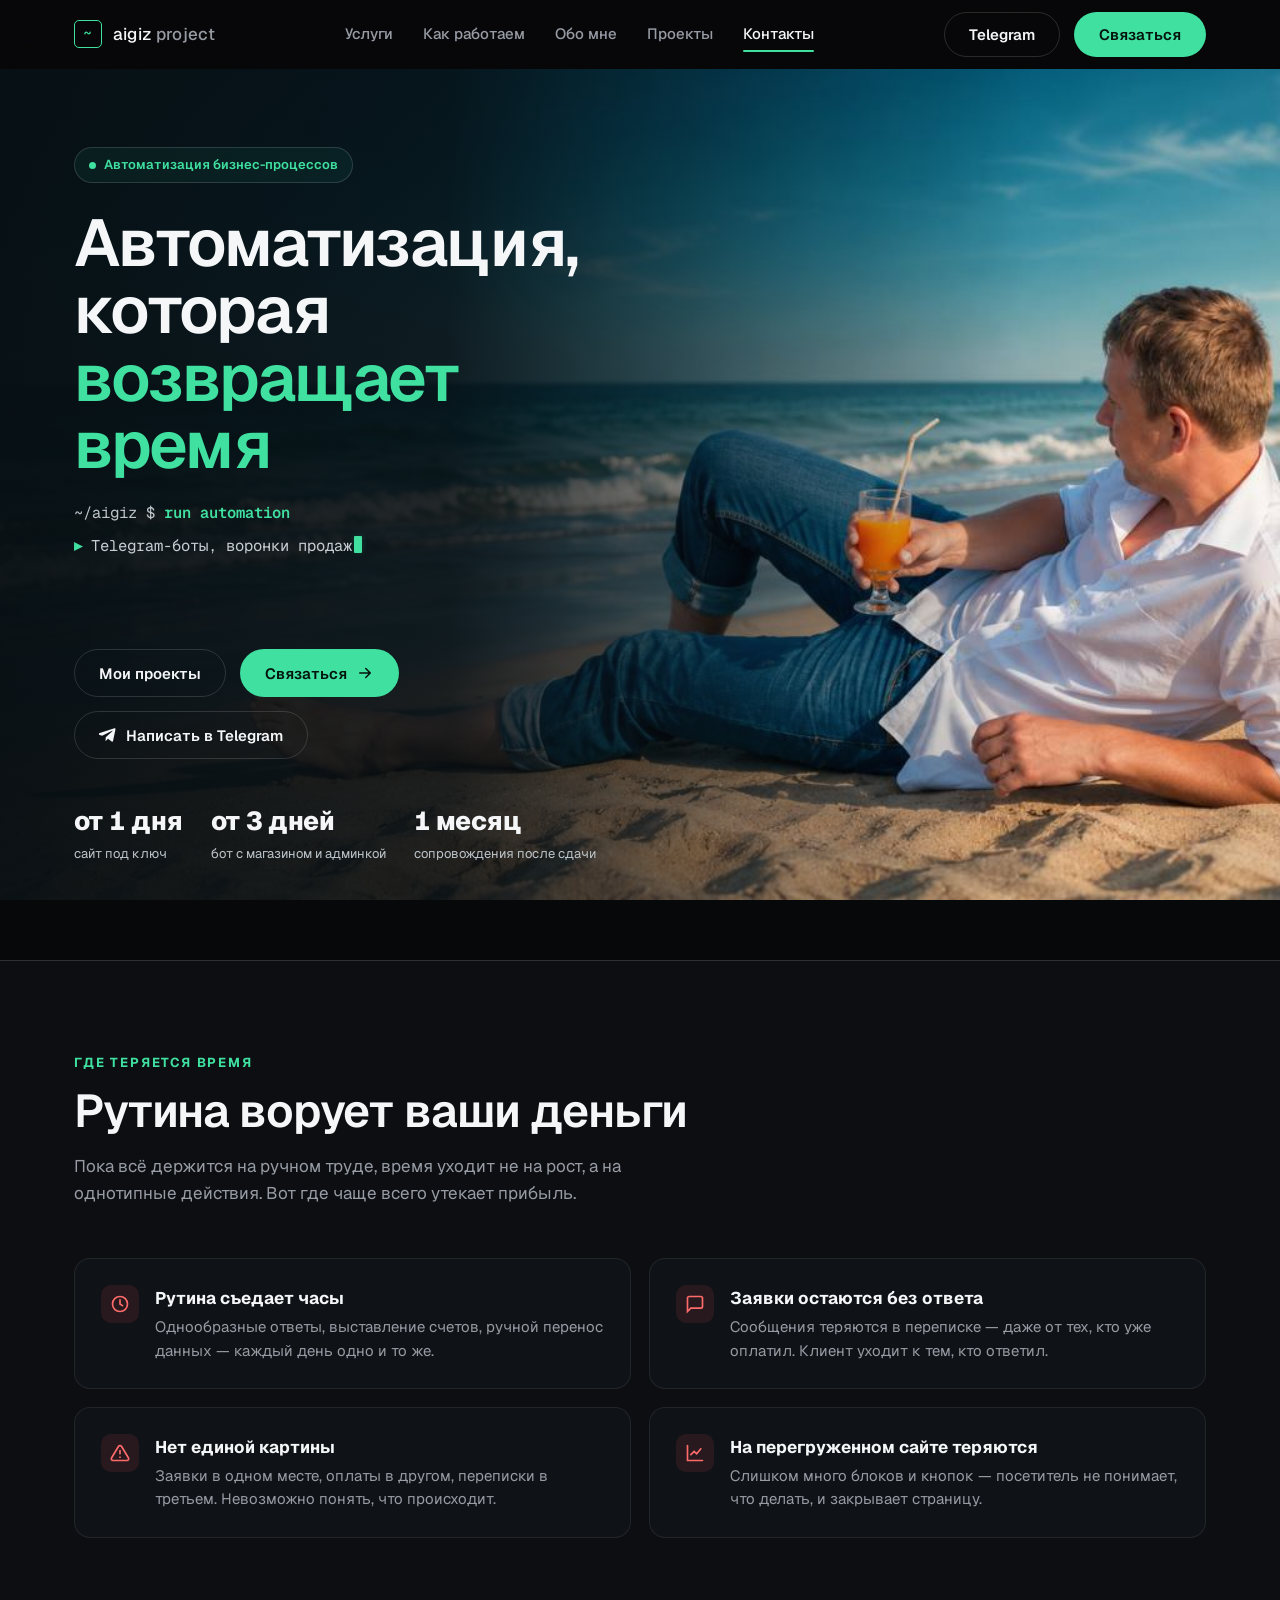
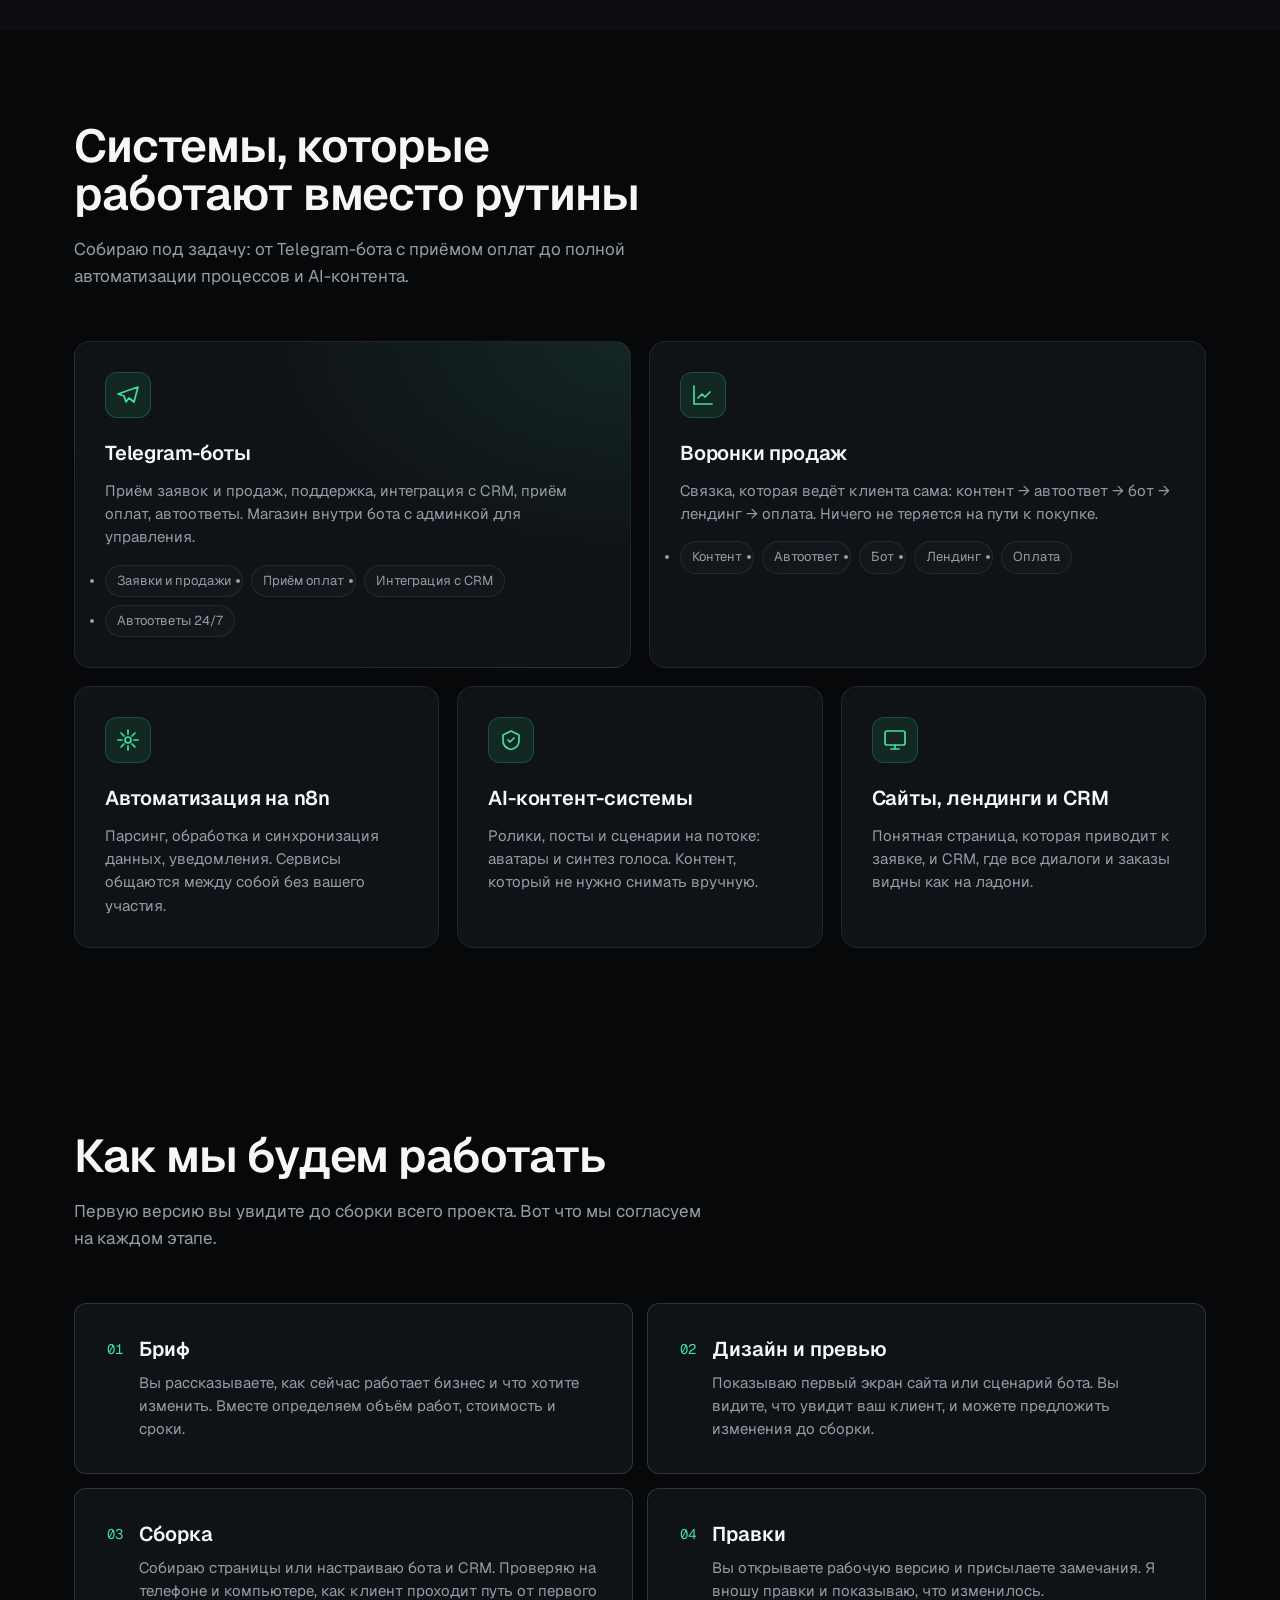
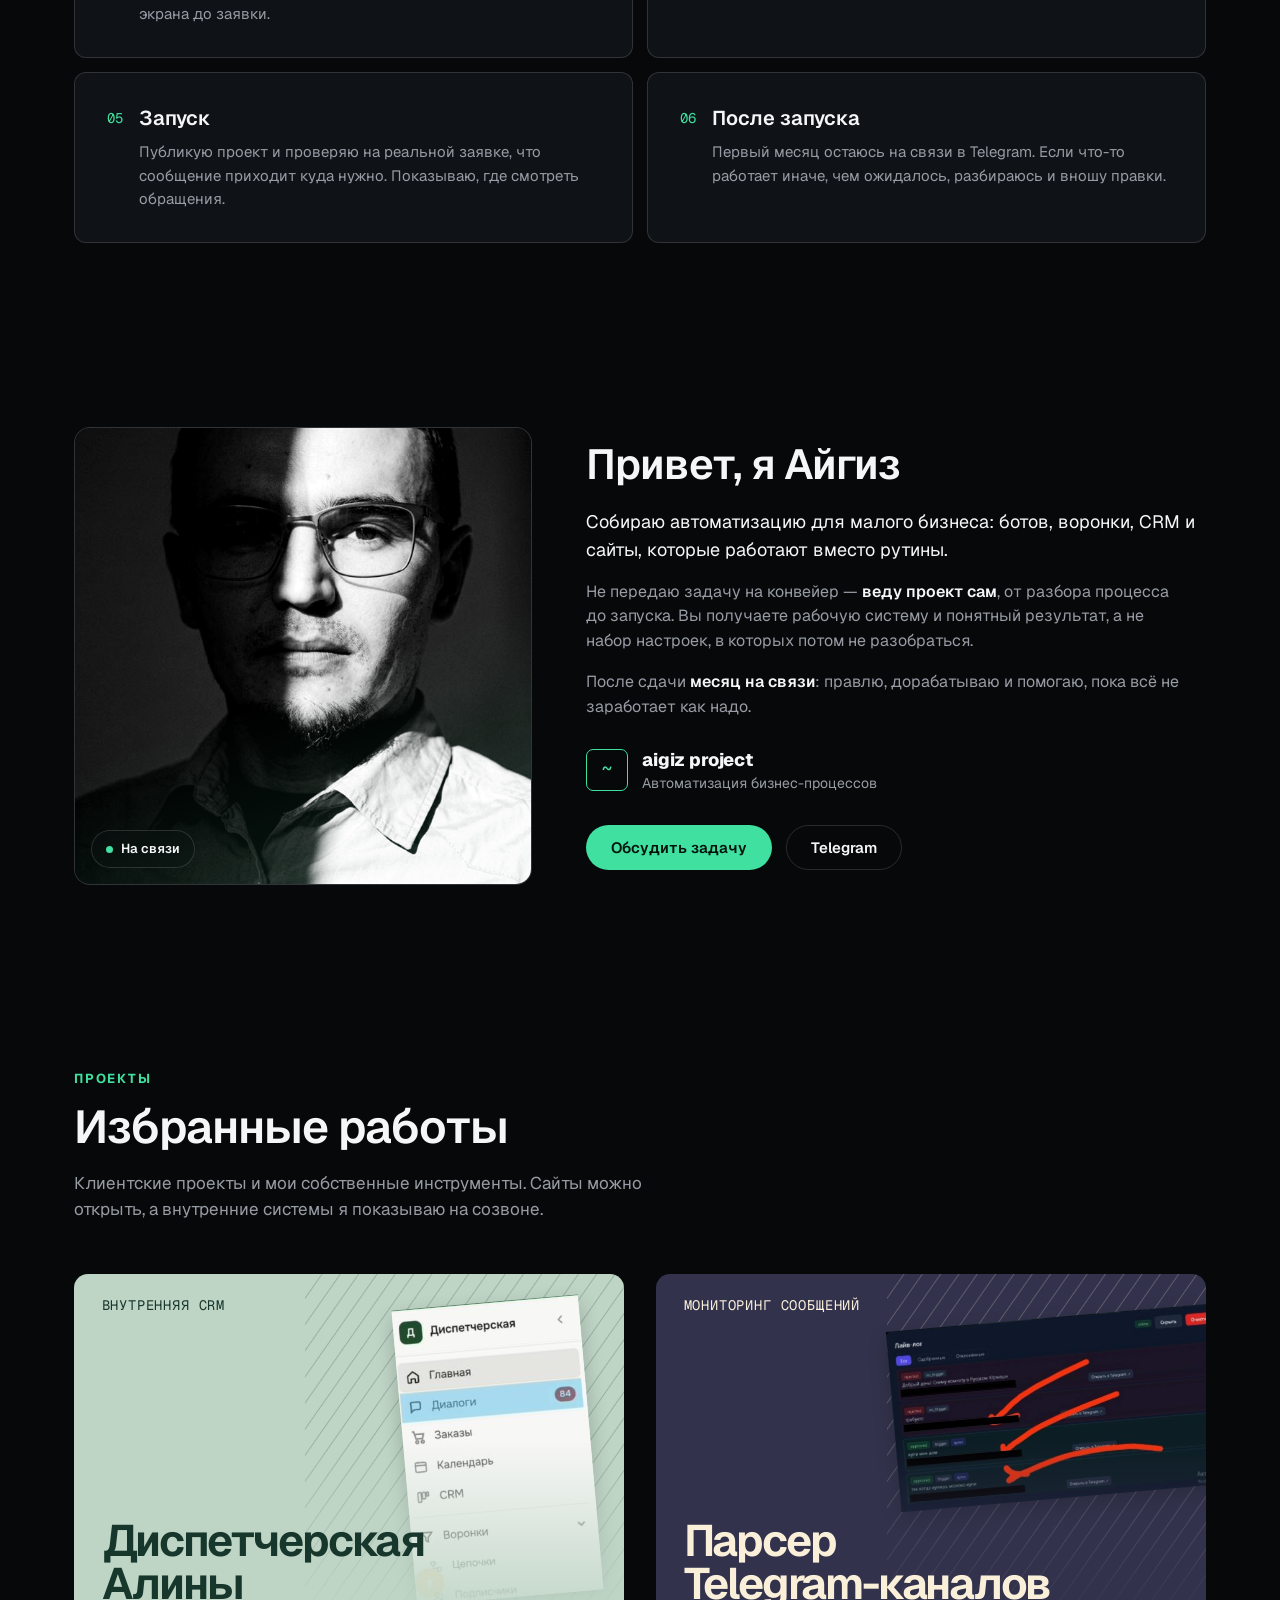
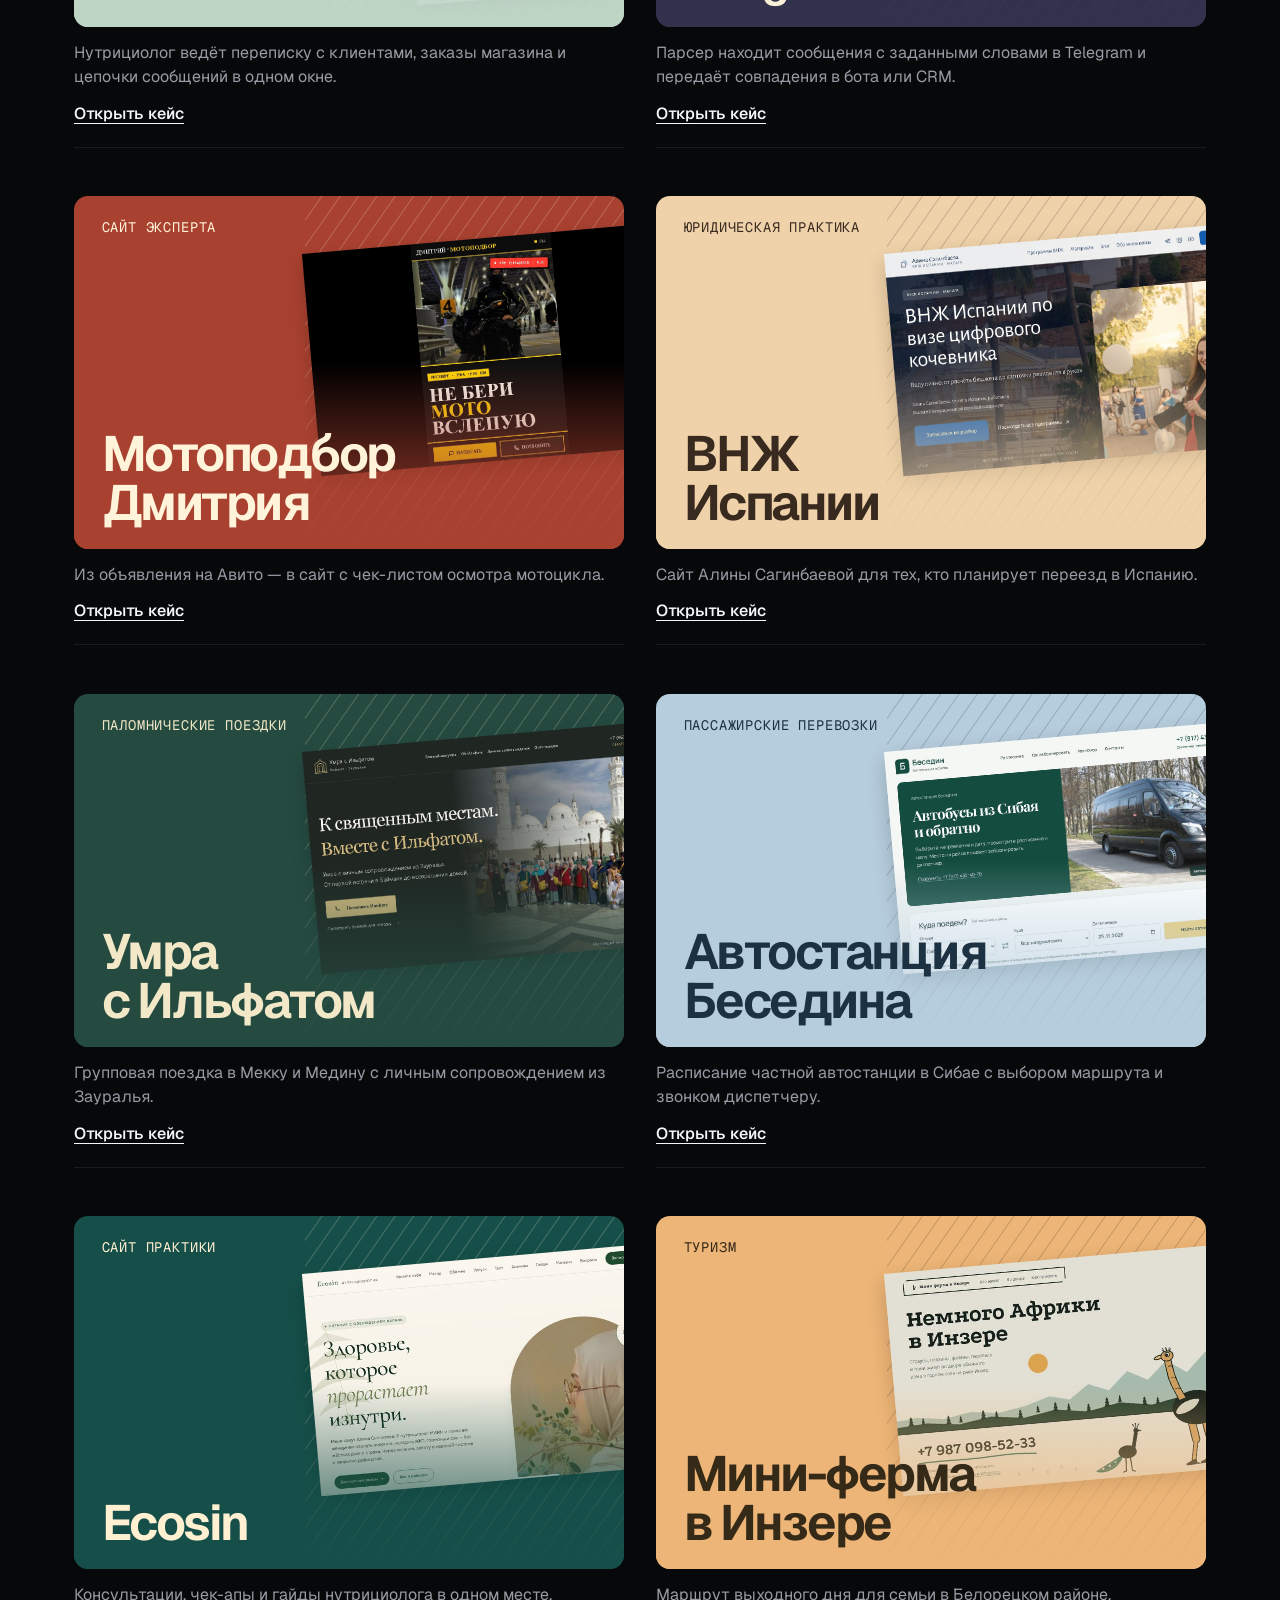
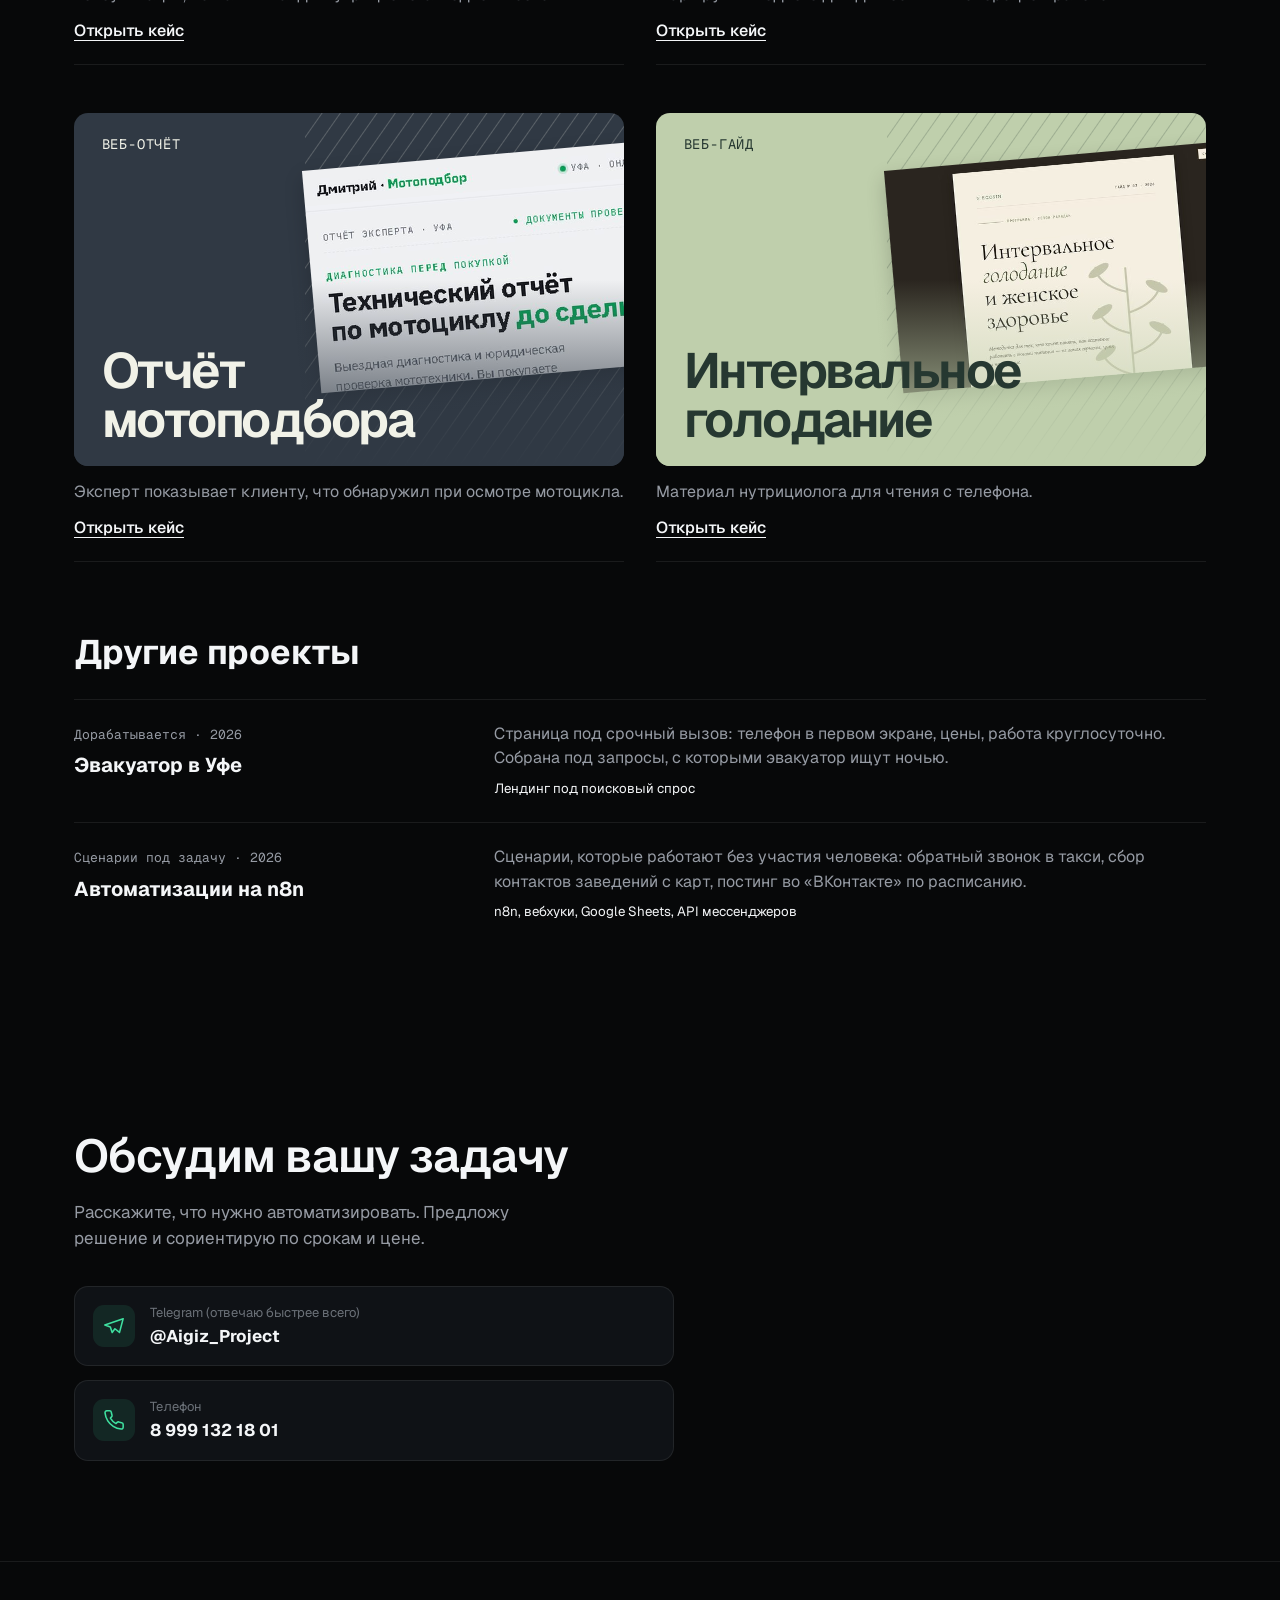
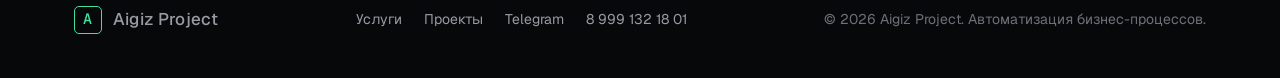
==== commit 7c64dba3: "Update workflow cards, contact section and scrolling header" ====
--- a/index.html
+++ b/index.html
@@ -160,7 +160,8 @@
 header.nav{position:sticky;top:0;z-index:50;
   backdrop-filter:saturate(140%) blur(14px);
   background:rgba(7,8,9,.74);
-  border-bottom:1px solid transparent;transition:border-color .3s ease}
+  border-bottom:1px solid transparent;transition:border-color .3s ease,transform .2s ease}
+header.nav.nav-hidden:not(:has(:focus-visible)){transform:translateY(-100%)}
 header.nav.scrolled{border-bottom-color:var(--line)}
 .nav-inner{display:flex;align-items:center;justify-content:space-between;height:68px}
 /* Логотип — не плитка с буквой, а приглашение командной строки:
@@ -191,7 +192,7 @@
 .hero::before{
   content:"";
   position:fixed;
-  inset:69px 0 0;
+  inset:0;
   z-index:-1;
   pointer-events:none;
   background:linear-gradient(90deg,rgba(7,14,18,.96) 0%,rgba(7,14,18,.87) 35%,rgba(7,14,18,.32) 62%,transparent 80%),
@@ -277,29 +278,18 @@
 .card:hover .glowline{opacity:1}
 
 /* ---------- how / value ---------- */
-.steps{display:grid;grid-template-columns:repeat(3,1fr);gap:0;border:1px solid var(--line);
-  border-radius:var(--r-card);overflow:hidden;background:var(--surface)}
-.step{padding:36px 30px;border-right:1px solid var(--line);position:relative}
-.step:last-child{border-right:none}
-.step .n{font-size:14px;font-weight:700;color:var(--accent);margin-bottom:18px;
-  display:inline-flex;align-items:center;justify-content:center;width:34px;height:34px;
-  border-radius:50%;border:1px solid rgba(63,224,160,.3);background:rgba(63,224,160,.07)}
-.step h3{font-size:19px;font-weight:600;margin-bottom:8px}
-.step p{font-size:15px;color:var(--muted)}
+.steps{list-style:none;counter-reset:stage;display:grid;grid-template-columns:repeat(2,minmax(0,1fr));gap:14px}
+.step{counter-increment:stage;display:grid;grid-template-columns:auto 1fr;align-content:start;gap:8px 16px;
+  padding:clamp(20px,3vw,32px);border:1px solid var(--line-2);border-radius:12px;background:var(--surface)}
+.step::before{content:counter(stage,decimal-leading-zero);grid-row:span 2;color:var(--accent);
+  font:14px/1.9 'Geist Mono',monospace}
+.step h3{font-size:20px;line-height:1.35;font-weight:600}
+.step p{grid-column:2;font-size:15px;color:var(--muted)}
 
 .sign-mark{width:42px;height:42px;border-radius:7px;display:grid;place-items:center;flex:none;
   border:1px solid var(--accent);color:var(--accent);
   font-family:'Geist Mono',ui-monospace,SFMono-Regular,Menlo,Consolas,monospace;
   font-size:20px;line-height:1;padding-bottom:5px}
-/* ---------- guarantee band ---------- */
-.band{border:1px solid var(--line);border-radius:var(--r-card);
-  background:radial-gradient(120% 160% at 0% 0%, rgba(63,224,160,.07), transparent 55%), var(--surface);
-  padding:40px;display:grid;grid-template-columns:repeat(3,1fr);gap:30px}
-.band .b h3{font-size:15px;color:var(--muted);font-weight:600;margin-bottom:8px;display:flex;align-items:center;gap:9px}
-.band .b h3 svg{width:18px;height:18px;stroke:var(--accent);fill:none;stroke-width:1.8}
-.band .b p{font-size:22px;font-weight:700;letter-spacing:-.01em}
-.band .b p span{color:var(--muted);font-weight:500;font-size:15px}
-
 /* ---------- about (personal brand) ---------- */
 .about-grid{display:grid;grid-template-columns:.85fr 1.15fr;gap:54px;align-items:center}
 .about-photo{position:relative;border-radius:var(--r-card);overflow:hidden;
@@ -323,9 +313,9 @@
 .about-sign .rl{font-size:14px;color:var(--muted)}
 .about-actions{margin-top:30px;display:flex;gap:14px;flex-wrap:wrap}
 
-/* ---------- contact / form ---------- */
+/* ---------- contact ---------- */
 .contact{padding:96px 0 40px}
-.contact-grid{display:grid;grid-template-columns:1fr 1.05fr;gap:56px;align-items:start}
+.contact-left{max-width:600px}
 .contact-left h2{font-size:clamp(30px,4.4vw,46px);line-height:1.04;letter-spacing:-.025em;font-weight:600}
 .contact-left p{margin-top:18px;color:var(--muted);font-size:17px;max-width:42ch}
 .contact-channels{margin-top:34px;display:flex;flex-direction:column;gap:14px}
@@ -337,32 +327,6 @@
 .channel .ci svg{width:22px;height:22px;stroke:var(--accent);fill:none;stroke-width:1.7;stroke-linecap:round;stroke-linejoin:round}
 .channel .ct .l{font-size:13px;color:var(--muted-2)}
 .channel .ct .v{font-size:17px;font-weight:700}
-
-.form-card{border:1px solid var(--line);border-radius:var(--r-card);background:var(--surface);padding:34px}
-.field{display:flex;flex-direction:column;gap:8px;margin-bottom:20px}
-.field label{font-size:14px;font-weight:600}
-.field label .req{color:var(--accent)}
-.field input,.field textarea{
-  background:var(--bg-2);border:1px solid var(--line-2);border-radius:var(--r-input);
-  padding:14px 16px;color:var(--text);font-family:inherit;font-size:15px;width:100%;
-  transition:border-color .18s, box-shadow .18s}
-.field input::placeholder,.field textarea::placeholder{color:var(--muted-2)}
-.field input:focus,.field textarea:focus{outline:none;border-color:var(--accent);box-shadow:0 0 0 3px rgba(63,224,160,.15)}
-.field textarea{resize:vertical;min-height:96px}
-.field .help{font-size:13px;color:var(--muted-2)}
-.field .err{font-size:13px;color:#ff6b6b;display:none}
-.field.invalid input,.field.invalid textarea{border-color:#ff6b6b}
-.field.invalid .err{display:block}
-.form-card .btn-primary{width:100%;justify-content:center;font-size:16px;padding:16px}
-.form-note{font-size:13px;color:var(--muted-2);margin-top:14px;text-align:center}
-.form-status{margin-top:16px;padding:14px 16px;border-radius:12px;font-size:15px;display:none;align-items:center;gap:10px}
-.form-status.show{display:flex}
-.form-status.ok{background:rgba(63,224,160,.1);border:1px solid rgba(63,224,160,.3);color:var(--accent)}
-.form-status.bad{background:rgba(255,90,90,.1);border:1px solid rgba(255,90,90,.3);color:#ff7a7a}
-.btn-primary[disabled]{opacity:.6;cursor:wait}
-.spinner{width:17px;height:17px;border:2px solid rgba(4,19,12,.3);border-top-color:var(--accent-ink);
-  border-radius:50%;animation:spin .7s linear infinite;display:none}
-@keyframes spin{to{transform:rotate(360deg)}}
 
 /* ---------- footer ---------- */
 footer{border-top:1px solid var(--line);padding:44px 0;margin-top:60px}
@@ -431,7 +395,6 @@
       url("hero-beach.jpg") center top / 100% auto no-repeat var(--bg);
   }
   .hero-grid{grid-template-columns:1fr}
-  .contact-grid{grid-template-columns:1fr;gap:40px}
   .about-grid{grid-template-columns:1fr;gap:32px}
   .about-photo{max-width:380px}
 }
@@ -448,9 +411,6 @@
   .bento{grid-template-columns:1fr}
   .card.span-3,.card.span-2,.card.feature{grid-column:auto}
   .steps{grid-template-columns:1fr}
-  .step{border-right:none;border-bottom:1px solid var(--line)}
-  .step:last-child{border-bottom:none}
-  .band{grid-template-columns:1fr;gap:22px;padding:30px}
   .hero-meta{gap:22px}
   .sec{padding:68px 0}
 }
@@ -496,7 +456,7 @@
     </nav>
     <div class="nav-cta">
       <a href="https://t.me/Aigiz_Project" target="_blank" rel="noopener" class="btn btn-ghost">Telegram</a>
-      <a href="#contact" class="btn btn-primary">Оставить заявку</a>
+      <a href="#contact" class="btn btn-primary">Связаться</a>
       <button class="nav-toggle" id="navToggle" aria-label="Меню">
         <svg width="24" height="24" viewBox="0 0 24 24" fill="none" stroke="currentColor" stroke-width="2" stroke-linecap="round"><path d="M4 7h16M4 12h16M4 17h16"/></svg>
       </button>
@@ -517,7 +477,7 @@
       <div class="hero-actions">
         <a href="#projects" class="btn btn-ghost">Мои проекты</a>
         <a href="#contact" class="btn btn-primary">
-          Оставить заявку
+          Связаться
           <svg viewBox="0 0 24 24" fill="none" stroke="currentColor" stroke-width="2" stroke-linecap="round" stroke-linejoin="round"><path d="M5 12h14M13 6l6 6-6 6"/></svg>
         </a>
         <a href="https://t.me/Aigiz_Project" target="_blank" rel="noopener" class="btn btn-ghost">
@@ -612,25 +572,35 @@
 <section class="sec" id="how">
   <div class="wrap">
     <div class="sec-head reveal">
-      <h2>Собирается один раз — работает само</h2>
-    </div>
-    <div class="steps reveal">
-      <div class="step">
-        <div class="n">1</div>
-        <h3>Разбираем задачу</h3>
-        <p>Смотрим, где теряется время и заявки. Определяем, что автоматизировать в первую очередь.</p>
-      </div>
-      <div class="step">
-        <div class="n">2</div>
-        <h3>Собираю систему</h3>
-        <p>Настраиваю бота, воронку, CRM или сайт под ваш процесс. Сайт — от 1 дня, бот с магазином — от 3 дней.</p>
-      </div>
-      <div class="step">
-        <div class="n">3</div>
-        <h3>Работает без вас</h3>
-        <p>Система принимает заявки и оплаты сама. Месяц сопровождаю, правлю и дорабатываю после сдачи.</p>
-      </div>
-    </div>
+      <h2>Как мы будем работать</h2>
+      <p>Первую версию вы увидите до сборки всего проекта. Вот что мы согласуем на каждом этапе.</p>
+    </div>
+    <ol class="steps reveal">
+      <li class="step">
+        <h3>Бриф</h3>
+        <p>Вы рассказываете, как сейчас работает бизнес и что хотите изменить. Вместе определяем объём работ, стоимость и сроки.</p>
+      </li>
+      <li class="step">
+        <h3>Дизайн и превью</h3>
+        <p>Показываю первый экран сайта или сценарий бота. Вы видите, что увидит ваш клиент, и можете предложить изменения до сборки.</p>
+      </li>
+      <li class="step">
+        <h3>Сборка</h3>
+        <p>Собираю страницы или настраиваю бота и CRM. Проверяю на телефоне и компьютере, как клиент проходит путь от первого экрана до заявки.</p>
+      </li>
+      <li class="step">
+        <h3>Правки</h3>
+        <p>Вы открываете рабочую версию и присылаете замечания. Я вношу правки и показываю, что изменилось.</p>
+      </li>
+      <li class="step">
+        <h3>Запуск</h3>
+        <p>Публикую проект и проверяю на реальной заявке, что сообщение приходит куда нужно. Показываю, где смотреть обращения.</p>
+      </li>
+      <li class="step">
+        <h3>После запуска</h3>
+        <p>Первый месяц остаюсь на связи в Telegram. Если что-то работает иначе, чем ожидалось, разбираюсь и вношу правки.</p>
+      </li>
+    </ol>
   </div>
 </section>
 
@@ -790,31 +760,11 @@
   </div>
 </section>
 
-<!-- ================= GUARANTEE BAND ================= -->
-<section class="sec" style="padding-top:0">
+<!-- ================= CONTACT ================= -->
+<section class="contact" id="contact">
   <div class="wrap">
-    <div class="band reveal">
-      <div class="b">
-        <h3><svg viewBox="0 0 24 24" stroke-linecap="round" stroke-linejoin="round"><path d="M12 3 4 7v6c0 4.5 3.4 7.3 8 8.5 4.6-1.2 8-4 8-8.5V7z"/></svg> Гарантия</h3>
-        <p>1 месяц <span>сопровождения, правок и доработок</span></p>
-      </div>
-      <div class="b">
-        <h3><svg viewBox="0 0 24 24" stroke-linecap="round" stroke-linejoin="round"><circle cx="12" cy="12" r="9"/><path d="M12 7v5l3 2"/></svg> Сроки</h3>
-        <p>Сайт — от 1 дня <span>· бот с магазином — от 3 дней</span></p>
-      </div>
-      <div class="b">
-        <h3><svg viewBox="0 0 24 24" stroke-linecap="round" stroke-linejoin="round"><path d="M20 6 9 17l-5-5"/></svg> Контроль</h3>
-        <p>Всё под контролем <span>— ничего не теряется</span></p>
-      </div>
-    </div>
-  </div>
-</section>
-
-<!-- ================= CONTACT / FORM ================= -->
-<section class="contact" id="contact">
-  <div class="wrap contact-grid">
     <div class="contact-left reveal">
-      <h2>Оставьте заявку — отвечу быстро</h2>
+      <h2>Обсудим вашу задачу</h2>
       <p>Расскажите, что нужно автоматизировать. Предложу решение и сориентирую по срокам и цене.</p>
       <div class="contact-channels">
         <a class="channel" href="https://t.me/Aigiz_Project" target="_blank" rel="noopener">
@@ -828,31 +778,6 @@
       </div>
     </div>
 
-    <div class="form-card reveal">
-      <form id="leadForm" novalidate>
-        <div class="field" id="f-name">
-          <label for="name">Как вас зовут <span class="req">*</span></label>
-          <input type="text" id="name" name="name" placeholder="Айгиз" autocomplete="name" />
-          <span class="err">Укажите имя</span>
-        </div>
-        <div class="field" id="f-contact">
-          <label for="contact">Контакт для связи <span class="req">*</span></label>
-          <input type="text" id="contact" name="contact" placeholder="Телефон или @username в Telegram" autocomplete="tel" />
-          <span class="help">Куда написать или позвонить</span>
-          <span class="err">Оставьте телефон или Telegram</span>
-        </div>
-        <div class="field" id="f-task">
-          <label for="task">Что нужно автоматизировать?</label>
-          <textarea id="task" name="task" placeholder="Например: бот для приёма заявок и оплат, CRM, лендинг…"></textarea>
-        </div>
-        <button type="submit" class="btn btn-primary" id="submitBtn">
-          <span class="spinner" id="spinner"></span>
-          <span id="btnText">Отправить заявку</span>
-        </button>
-        <div class="form-status" id="formStatus"></div>
-        <p class="form-note">Нажимая кнопку, вы соглашаетесь на обработку контактных данных для ответа на заявку.</p>
-      </form>
-    </div>
   </div>
 </section>
 
@@ -871,21 +796,23 @@
 </footer>
 
 <script>
-/* ============================================================
-   CONFIG
-   WEBHOOK_URL — адрес твоего Google Apps Script веб-приложения.
-   Деплой: Apps Script → Deploy → New deployment → Web app →
-   Execute as: Me, Who has access: Anyone → копируешь URL .../exec
-   Пока пусто — форма предложит написать в Telegram.
-   ============================================================ */
-const WEBHOOK_URL = "https://script.google.com/macros/s/AKfycbw06Ex3cWOhubZA9m2buH_OR_4G3GhHH3sqP7Rxw9l8TbHT2XnK3Q-74lEDkWyrkXA/exec";
-const TELEGRAM_URL = "https://t.me/Aigiz_Project";
-
 /* ---- nav: scrolled state + mobile menu ---- */
 const nav = document.getElementById('nav');
 const navLinks = document.getElementById('navLinks');
 const navToggle = document.getElementById('navToggle');
-addEventListener('scroll', () => nav.classList.toggle('scrolled', scrollY > 8), {passive:true});
+let lastNavY = Math.max(0, scrollY);
+addEventListener('scroll', () => {
+  const y = Math.max(0, Math.min(scrollY, document.documentElement.scrollHeight - innerHeight));
+  nav.classList.toggle('scrolled', y > 8);
+  if (y <= nav.offsetHeight || navLinks.classList.contains('open')) {
+    nav.classList.remove('nav-hidden');
+  } else if (Math.abs(y - lastNavY) >= 6) {
+    nav.classList.toggle('nav-hidden', y > lastNavY);
+  } else {
+    return;
+  }
+  lastNavY = y;
+}, {passive:true});
 navToggle.addEventListener('click', () => navLinks.classList.toggle('open'));
 navLinks.addEventListener('click', e => { if(e.target.tagName==='A') navLinks.classList.remove('open'); });
 
@@ -964,82 +891,6 @@
   }, 450);
 })();
 
-/* ---- form validation + submit ---- */
-const form = document.getElementById('leadForm');
-const statusEl = document.getElementById('formStatus');
-const submitBtn = document.getElementById('submitBtn');
-const spinner = document.getElementById('spinner');
-const btnText = document.getElementById('btnText');
-
-function setInvalid(id, bad){ document.getElementById(id).classList.toggle('invalid', bad); }
-function showStatus(type, msg){
-  statusEl.className = 'form-status show ' + type;
-  statusEl.innerHTML = msg;
-}
-
-form.addEventListener('submit', async (e) => {
-  e.preventDefault();
-  const name = form.name.value.trim();
-  const contact = form.contact.value.trim();
-  const task = form.task.value.trim();
-
-  let ok = true;
-  setInvalid('f-name', !name); if(!name) ok=false;
-  setInvalid('f-contact', !contact); if(!contact) ok=false;
-  if(!ok){ showStatus('bad','Заполните обязательные поля.'); return; }
-
-  // текст заявки, который придёт в Telegram через релей
-  const text =
-    '🟢 Новая заявка с сайта — Aigiz Project\n' +
-    '────────────────\n' +
-    'Имя: ' + name + '\n' +
-    'Контакт: ' + contact + '\n' +
-    'Задача: ' + (task || '—') + '\n' +
-    'Время: ' + new Date().toLocaleString('ru-RU');
-
-  // loading state
-  submitBtn.disabled = true;
-  spinner.style.display = 'inline-block';
-  btnText.textContent = 'Отправляю…';
-  statusEl.className = 'form-status';
-
-  // если релей не настроен — мягкий фолбэк на Telegram-чат
-  if(!WEBHOOK_URL){
-    const tg = encodeURIComponent('Заявка с сайта\nИмя: '+name+'\nКонтакт: '+contact+'\nЗадача: '+(task||'—'));
-    showStatus('ok', 'Релей ещё не подключён. Открываю Telegram — отправьте заявку туда 👉');
-    setTimeout(()=> window.open(TELEGRAM_URL+'?text='+tg, '_blank'), 600);
-    resetBtn(); return;
-  }
-
-  try{
-    // Apps Script не отдаёт CORS-заголовки, поэтому шлём no-cors + text/plain
-    // (тело JSON {text} релей читает из e.postData.contents и парсит сам).
-    await fetch(WEBHOOK_URL, {
-      method:'POST',
-      mode:'no-cors',
-      headers:{'Content-Type':'text/plain;charset=utf-8'},
-      body: JSON.stringify({ text })
-    });
-    // при no-cors ответ непрозрачный — если fetch не упал, заявка ушла
-    showStatus('ok', '✓ Заявка отправлена! Свяжусь с вами в ближайшее время.');
-    form.reset();
-  }catch(err){
-    showStatus('bad', 'Не удалось отправить. Напишите, пожалуйста, в <a href="'+TELEGRAM_URL+'" target="_blank" style="color:inherit;text-decoration:underline">Telegram</a>.');
-  }finally{
-    resetBtn();
-  }
-});
-
-function resetBtn(){
-  submitBtn.disabled = false;
-  spinner.style.display = 'none';
-  btnText.textContent = 'Отправить заявку';
-}
-
-/* clear invalid on input */
-['name','contact'].forEach(id=>{
-  form[id].addEventListener('input', ()=> setInvalid('f-'+id, false));
-});
 </script>
 </body>
 </html>
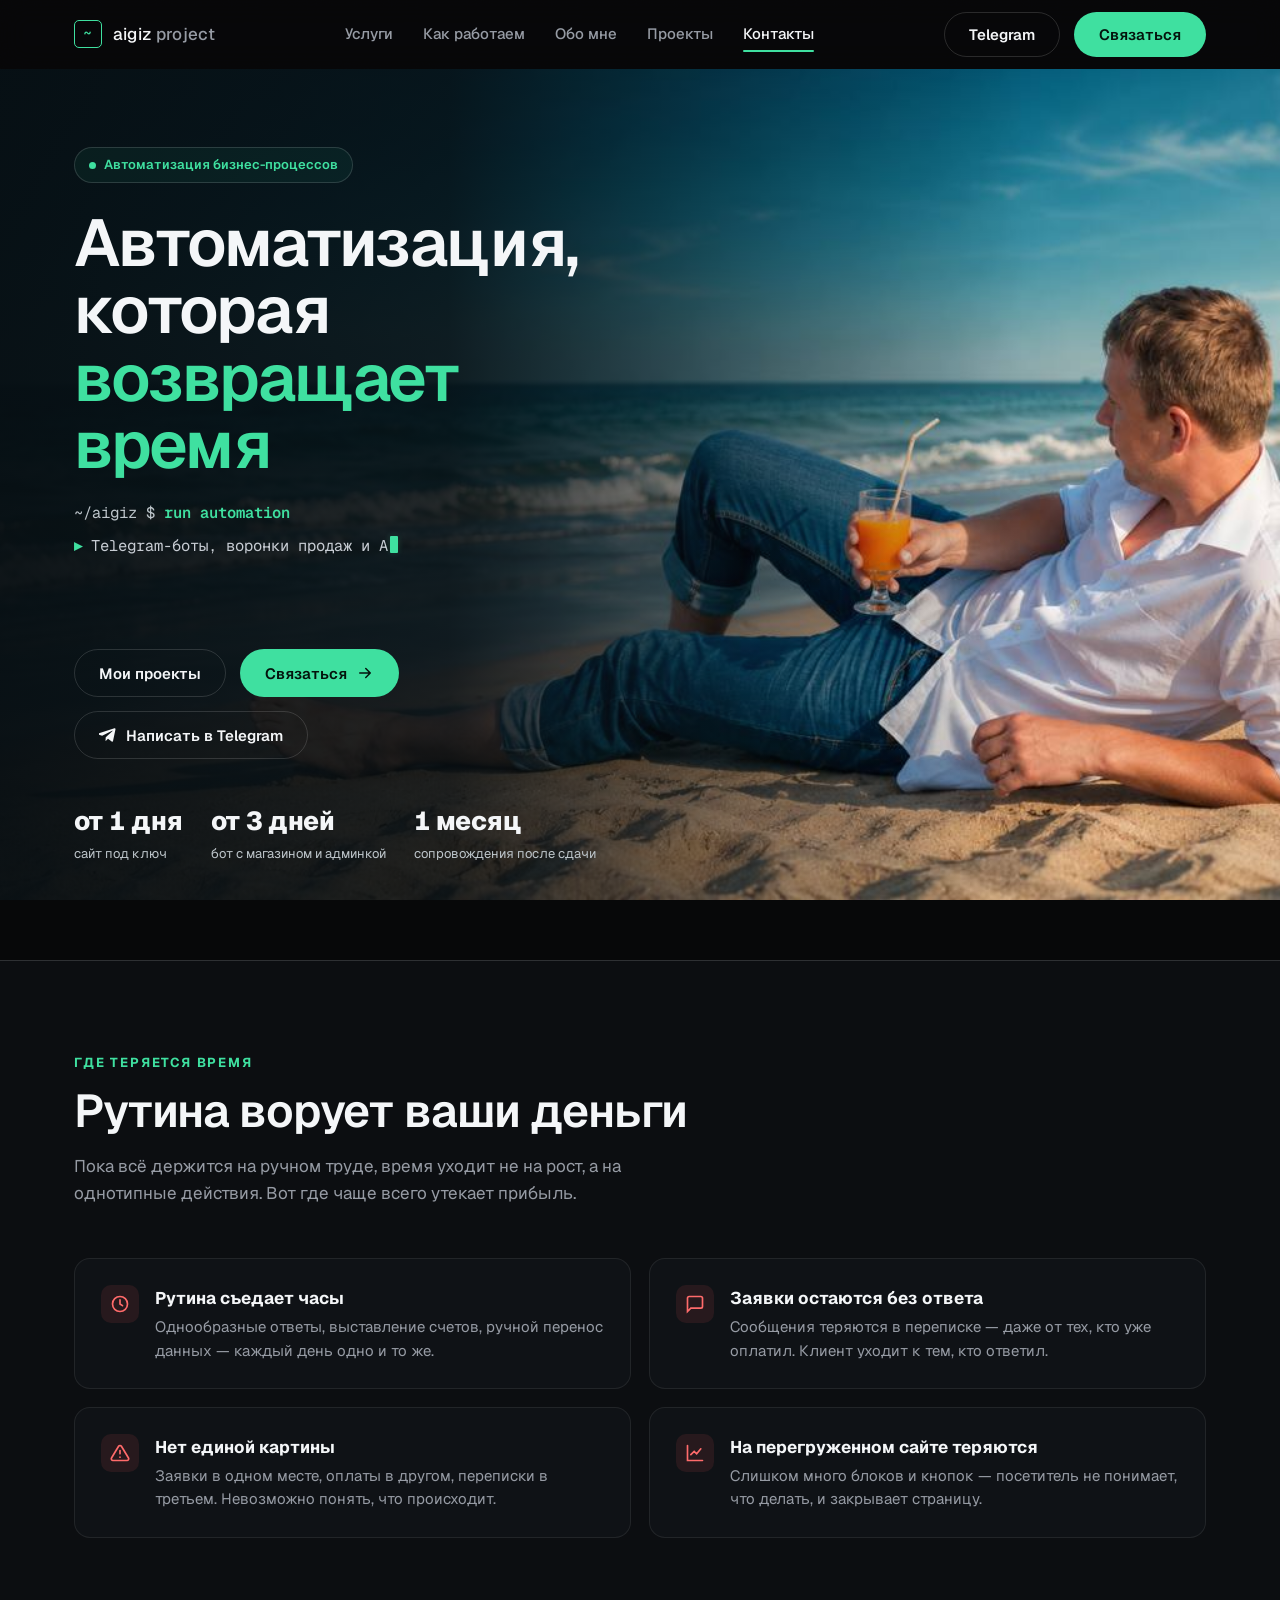
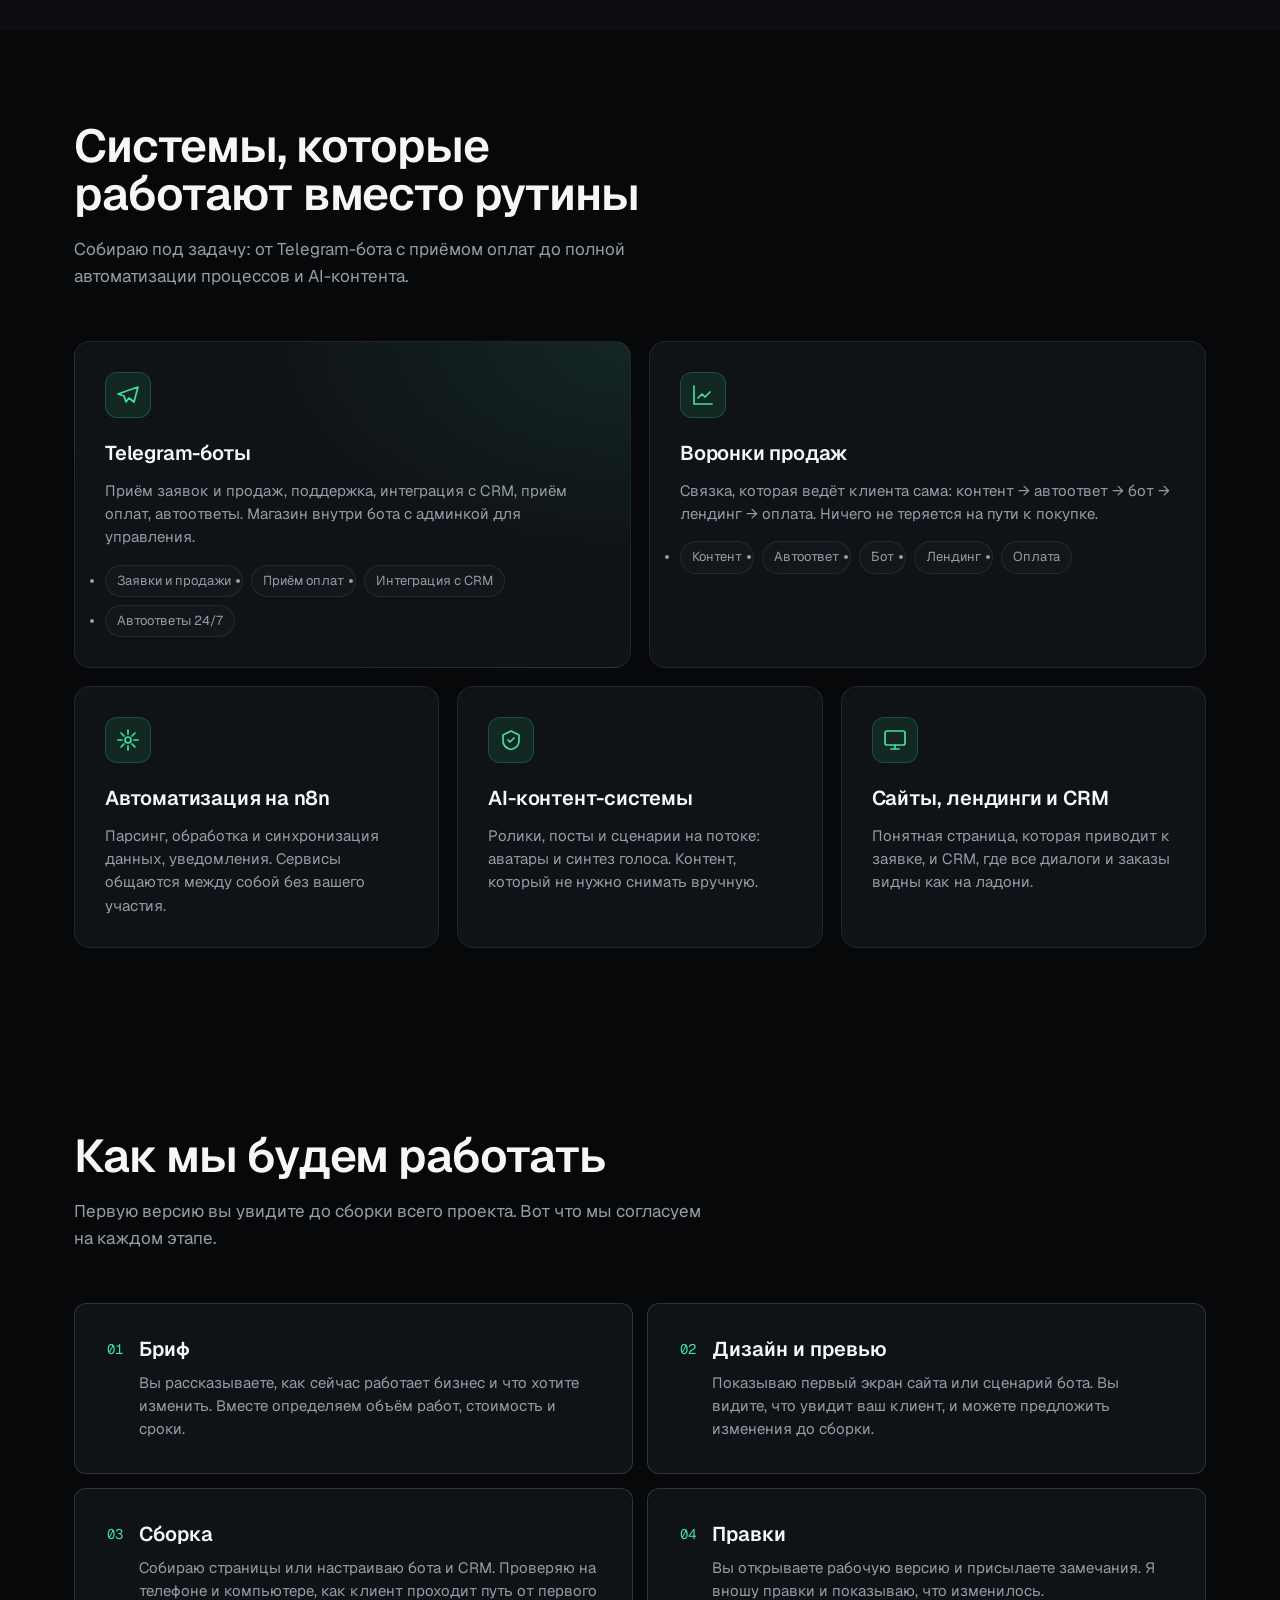
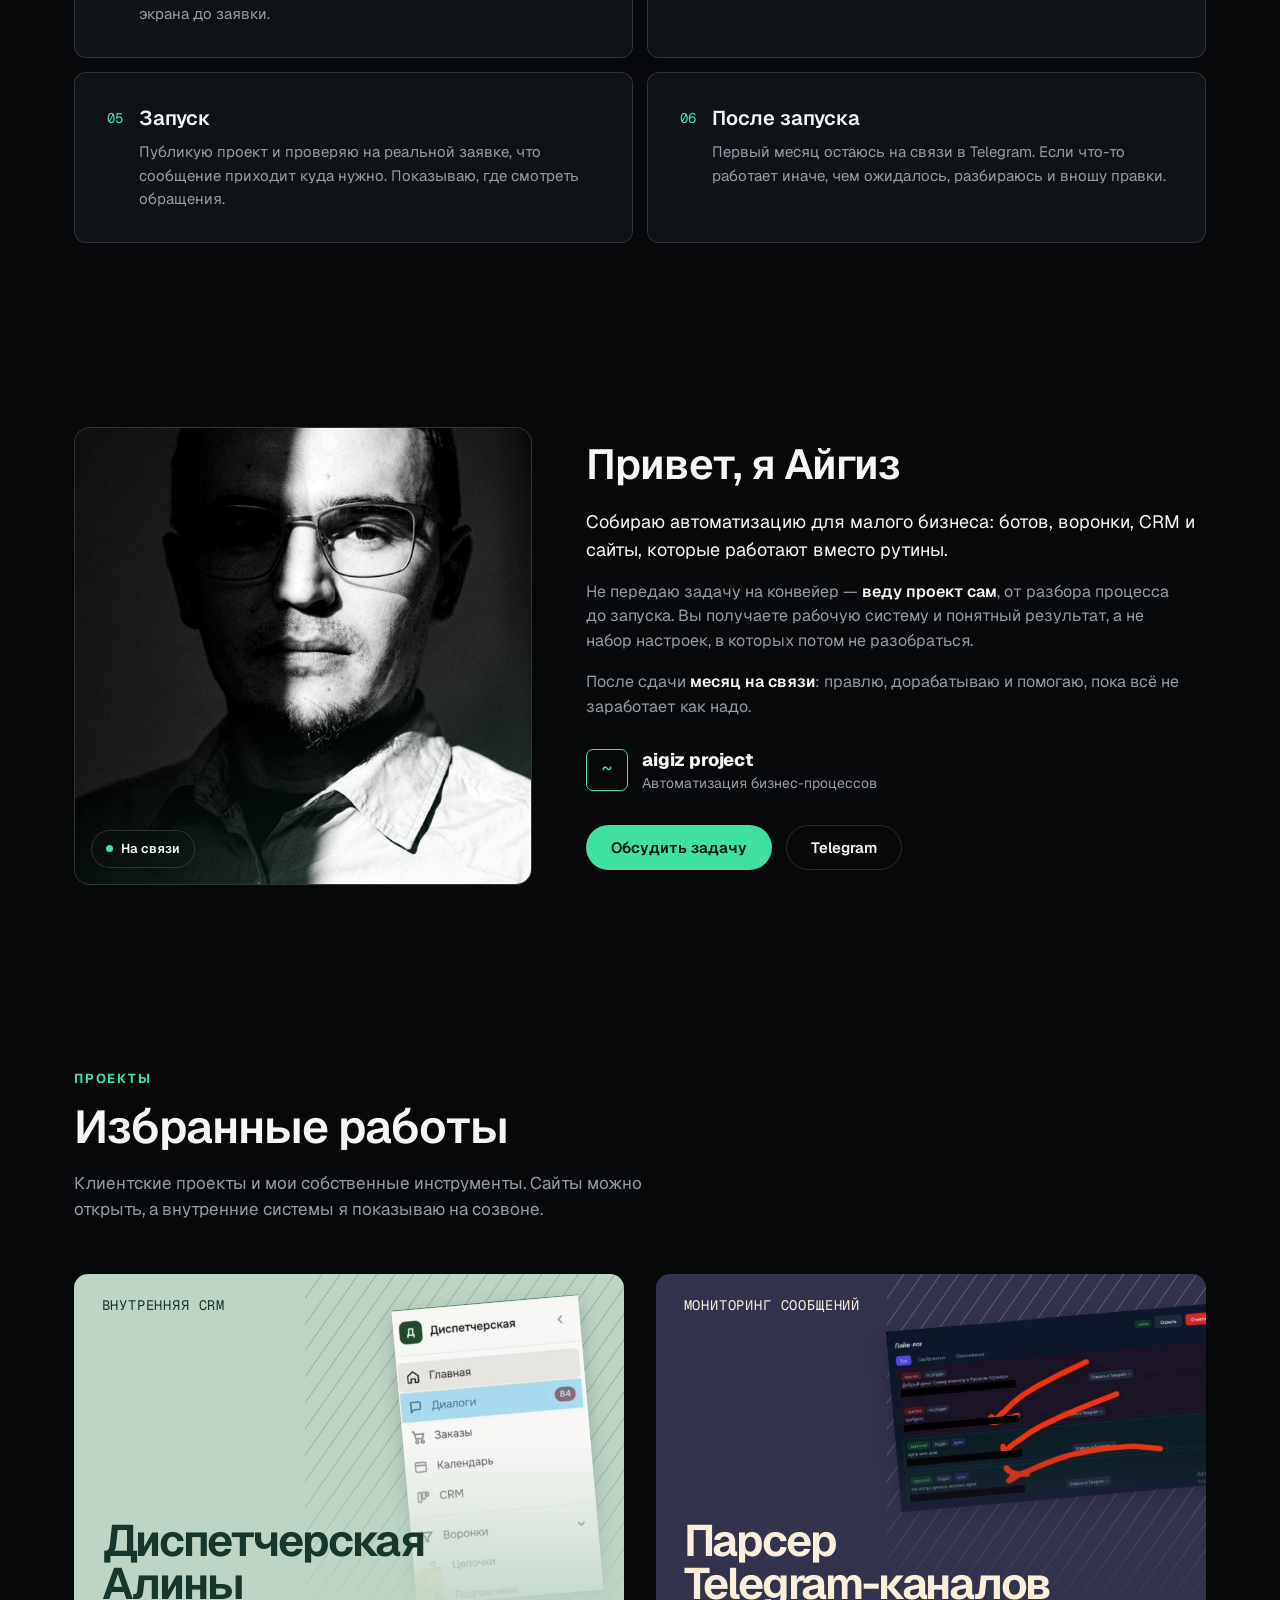
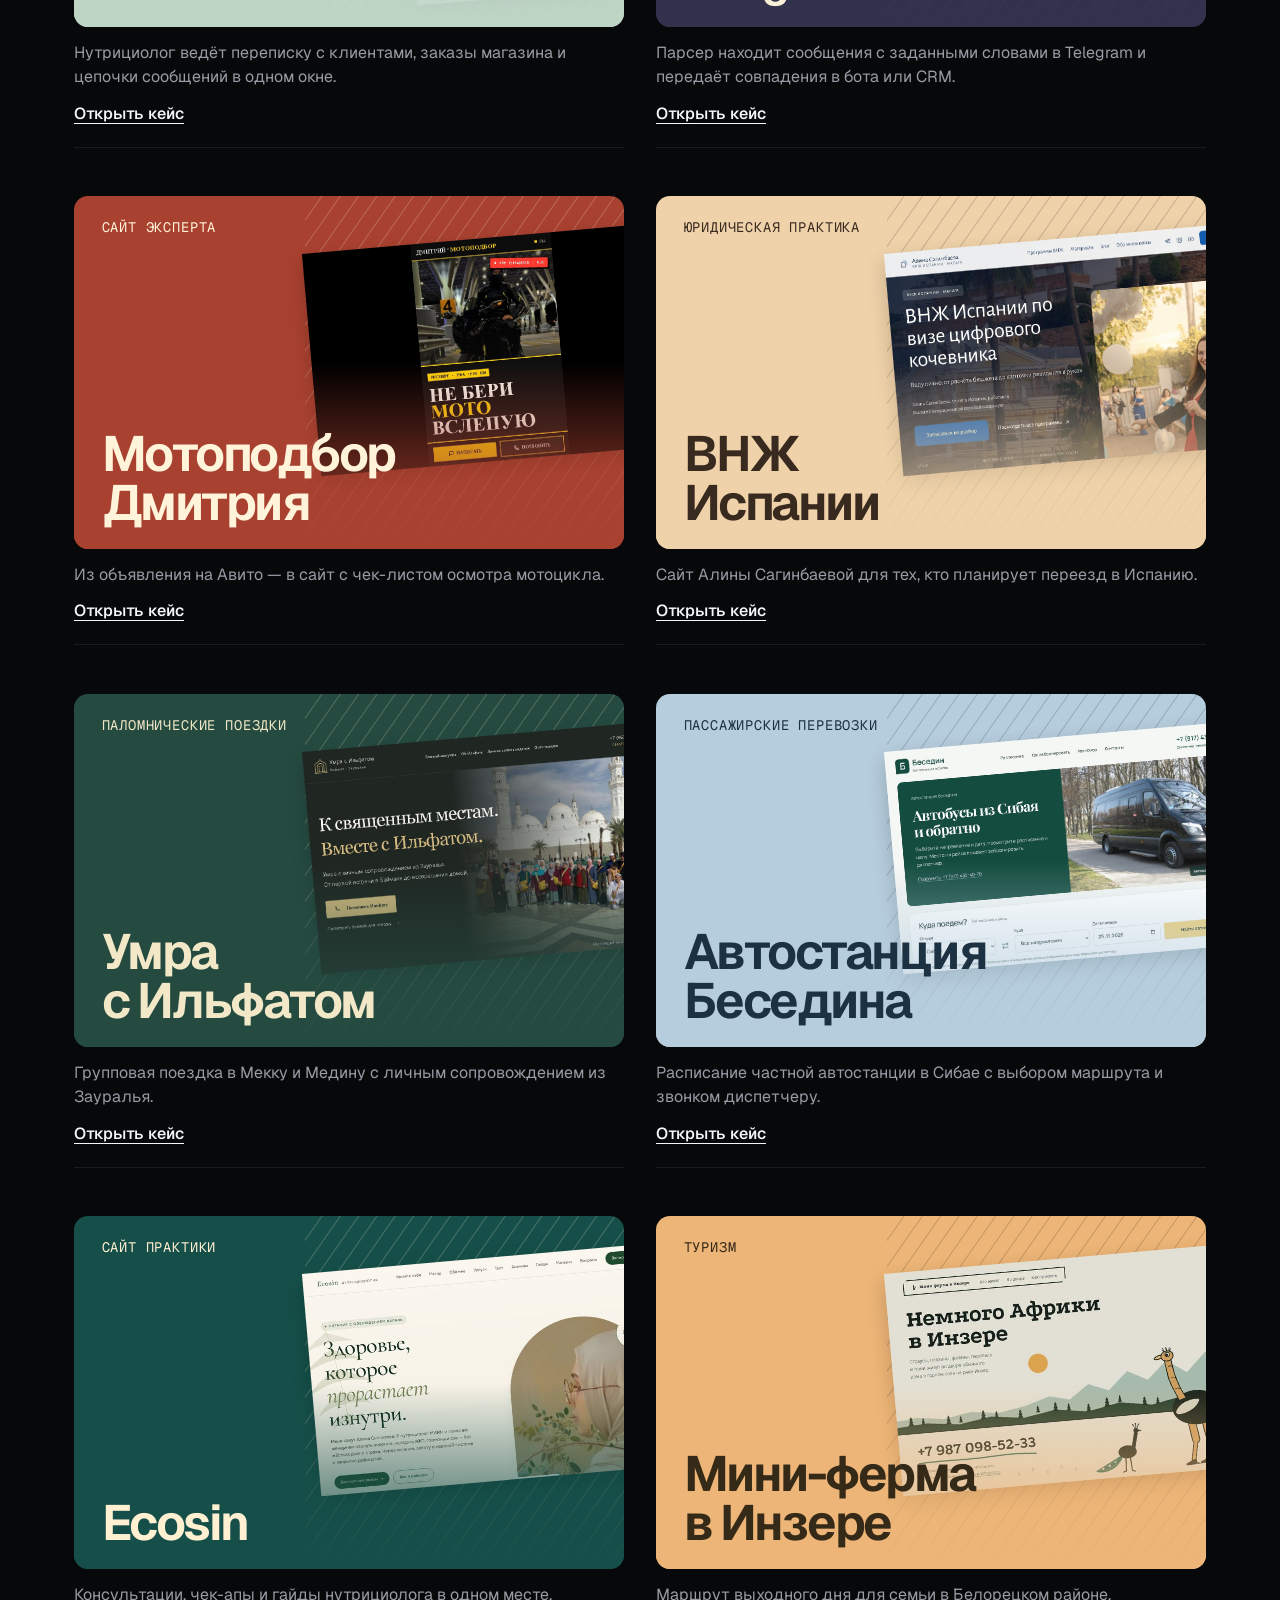
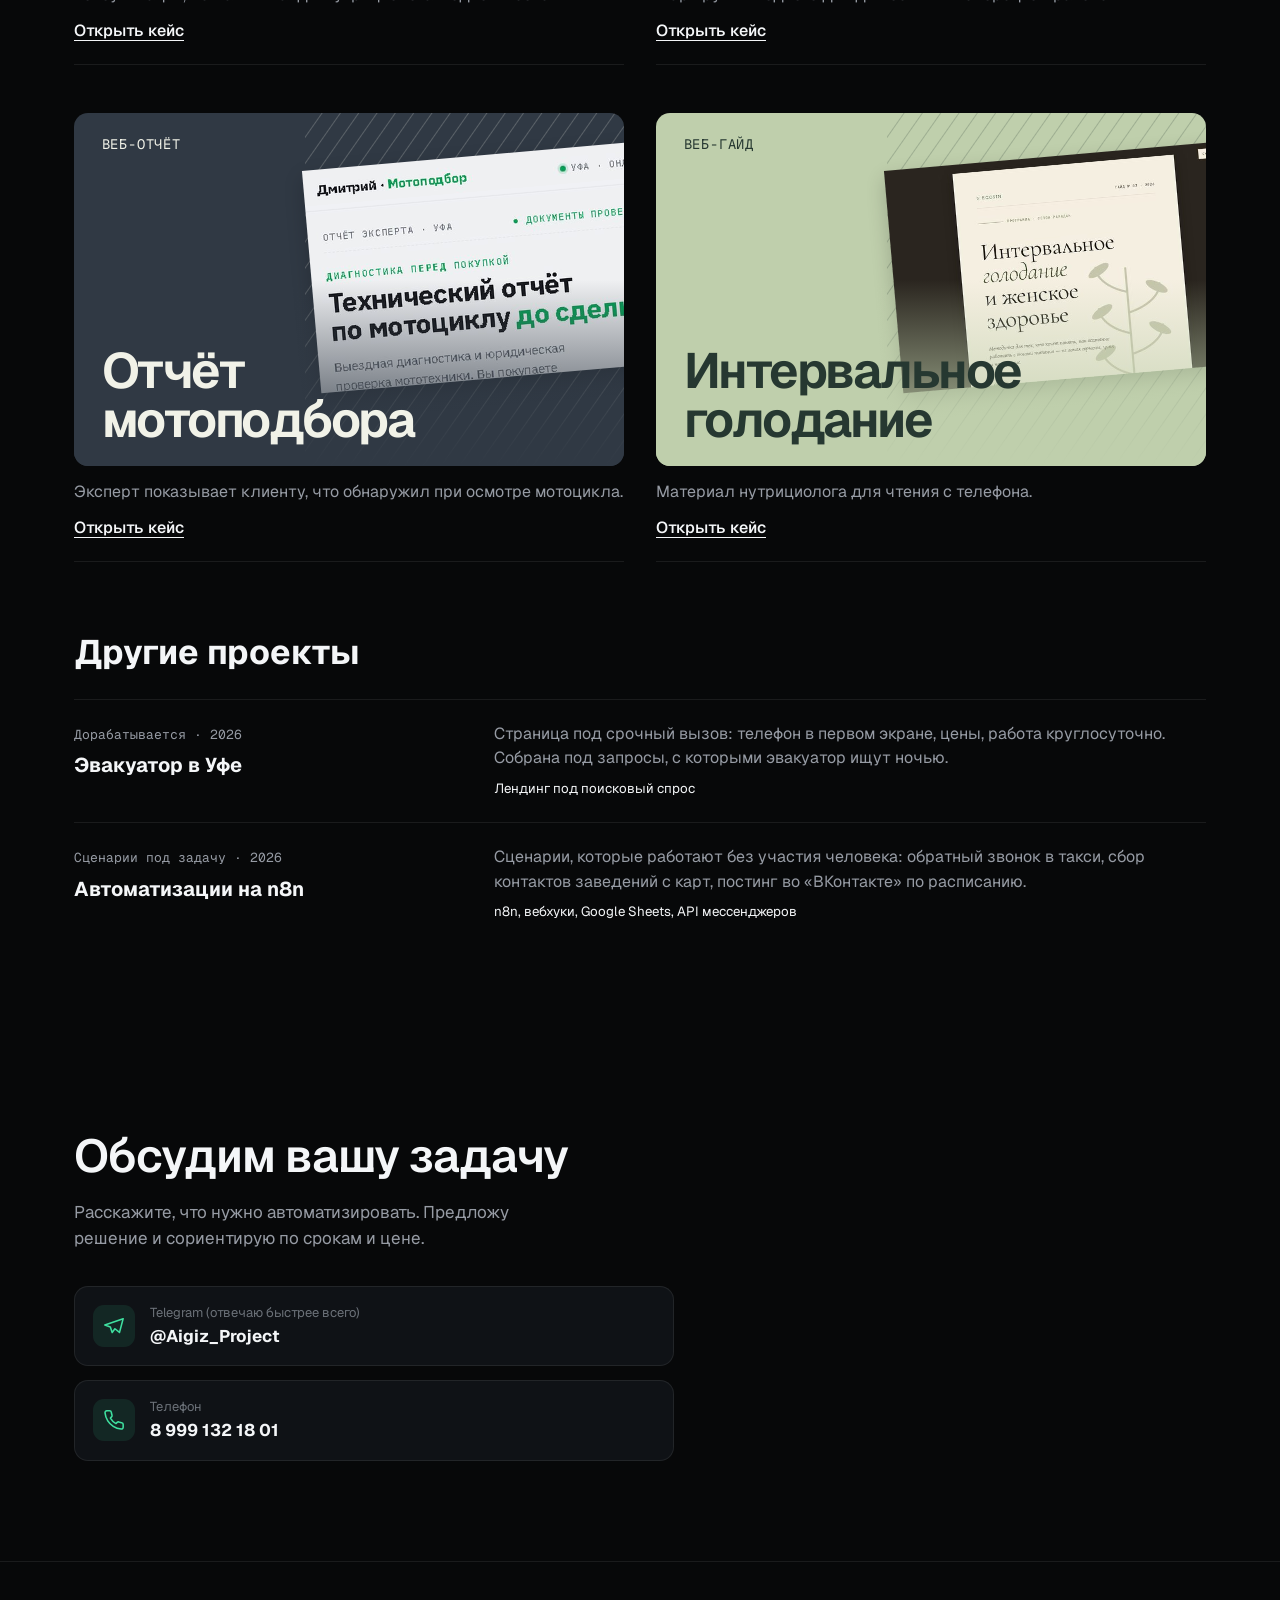
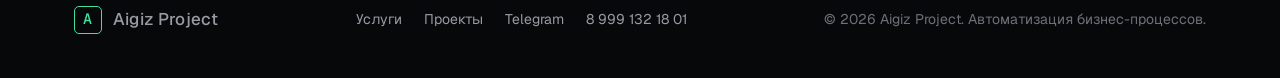
==== commit 761b3fe6: "Move header in sync with scroll distance" ====
--- a/index.html
+++ b/index.html
@@ -160,8 +160,8 @@
 header.nav{position:sticky;top:0;z-index:50;
   backdrop-filter:saturate(140%) blur(14px);
   background:rgba(7,8,9,.74);
-  border-bottom:1px solid transparent;transition:border-color .3s ease,transform .2s ease}
-header.nav.nav-hidden:not(:has(:focus-visible)){transform:translateY(-100%)}
+  border-bottom:1px solid transparent;transition:border-color .3s ease;transform:translateY(var(--nav-offset,0px))}
+header.nav:has(:focus-visible),header.nav:has(.nav-links.open){transform:none}
 header.nav.scrolled{border-bottom-color:var(--line)}
 .nav-inner{display:flex;align-items:center;justify-content:space-between;height:68px}
 /* Логотип — не плитка с буквой, а приглашение командной строки:
@@ -801,17 +801,15 @@
 const navLinks = document.getElementById('navLinks');
 const navToggle = document.getElementById('navToggle');
 let lastNavY = Math.max(0, scrollY);
+let hiddenHeight = 0;
 addEventListener('scroll', () => {
   const y = Math.max(0, Math.min(scrollY, document.documentElement.scrollHeight - innerHeight));
+  const delta = y - lastNavY;
+  lastNavY = y;
+  hiddenHeight = navLinks.classList.contains('open') || y === 0
+    ? 0 : Math.max(0, Math.min(nav.offsetHeight, hiddenHeight + delta));
+  nav.style.setProperty('--nav-offset', -hiddenHeight + 'px');
   nav.classList.toggle('scrolled', y > 8);
-  if (y <= nav.offsetHeight || navLinks.classList.contains('open')) {
-    nav.classList.remove('nav-hidden');
-  } else if (Math.abs(y - lastNavY) >= 6) {
-    nav.classList.toggle('nav-hidden', y > lastNavY);
-  } else {
-    return;
-  }
-  lastNavY = y;
 }, {passive:true});
 navToggle.addEventListener('click', () => navLinks.classList.toggle('open'));
 navLinks.addEventListener('click', e => { if(e.target.tagName==='A') navLinks.classList.remove('open'); });
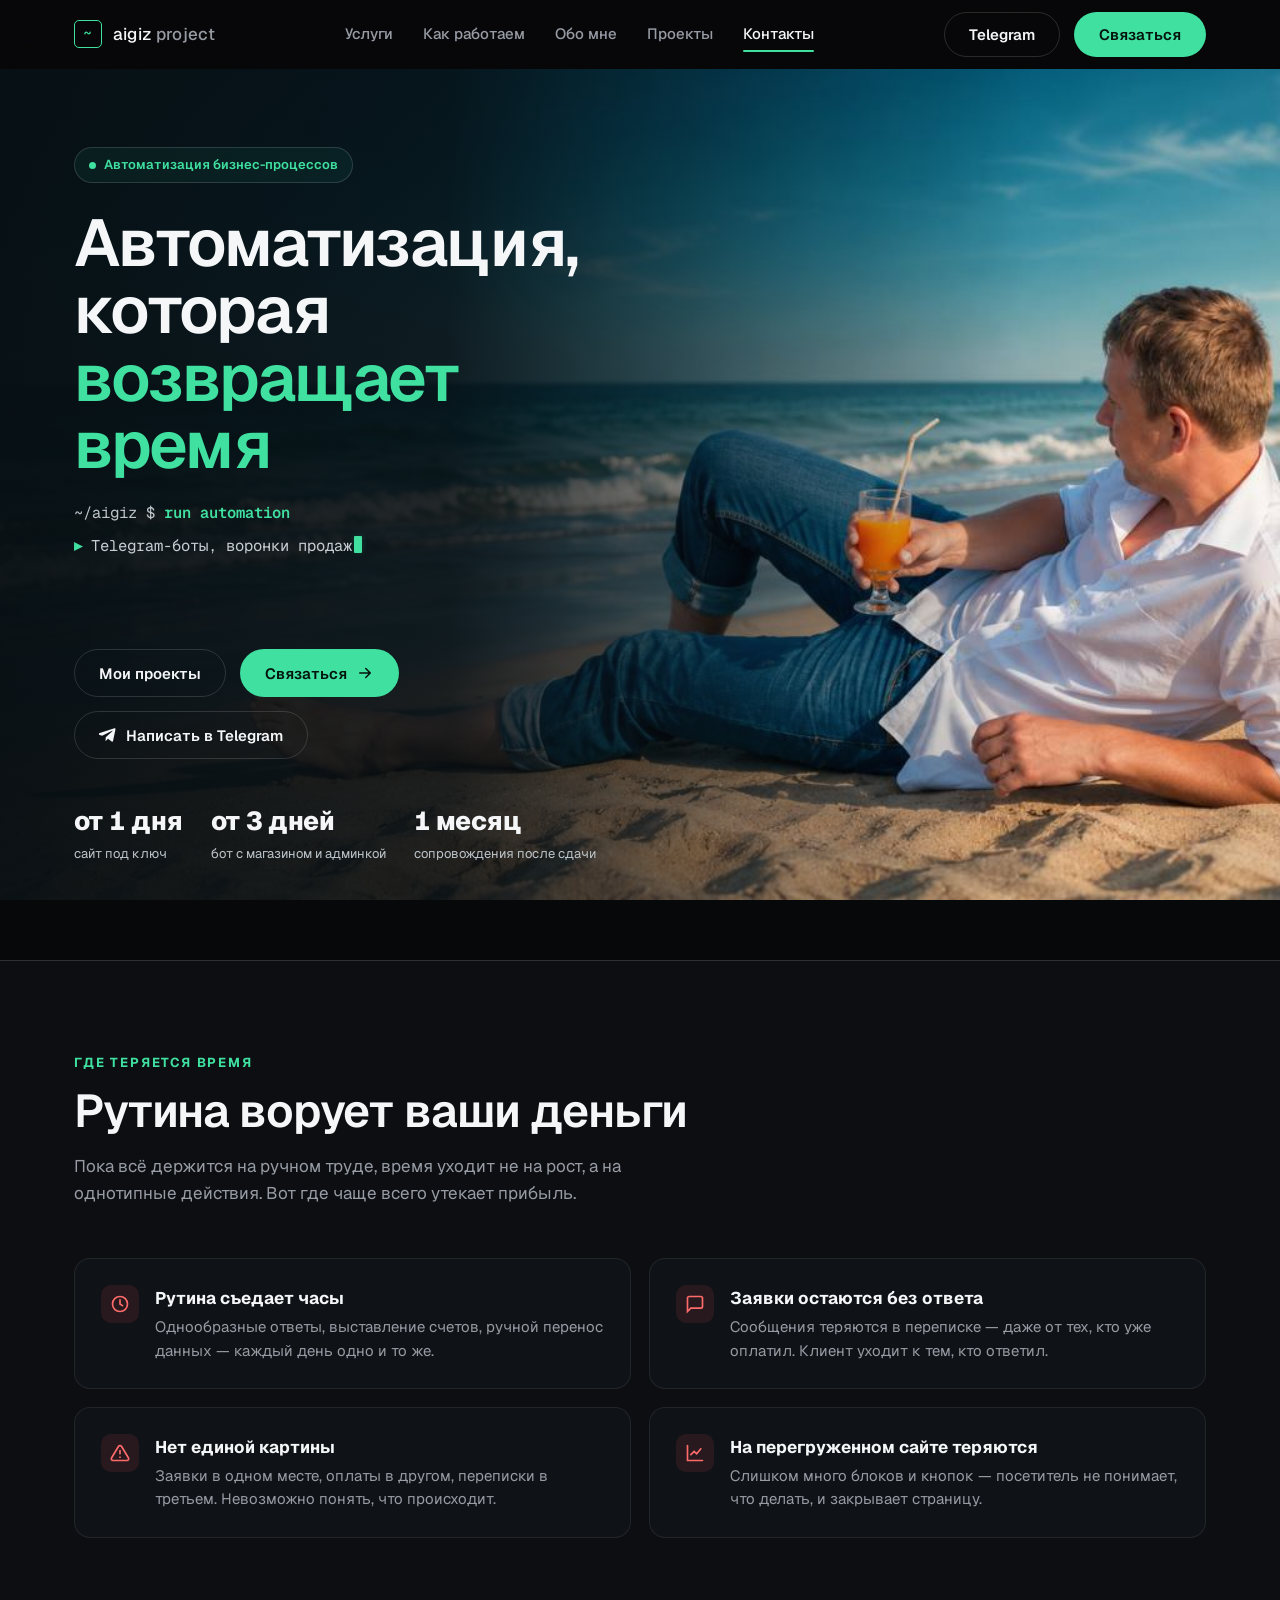
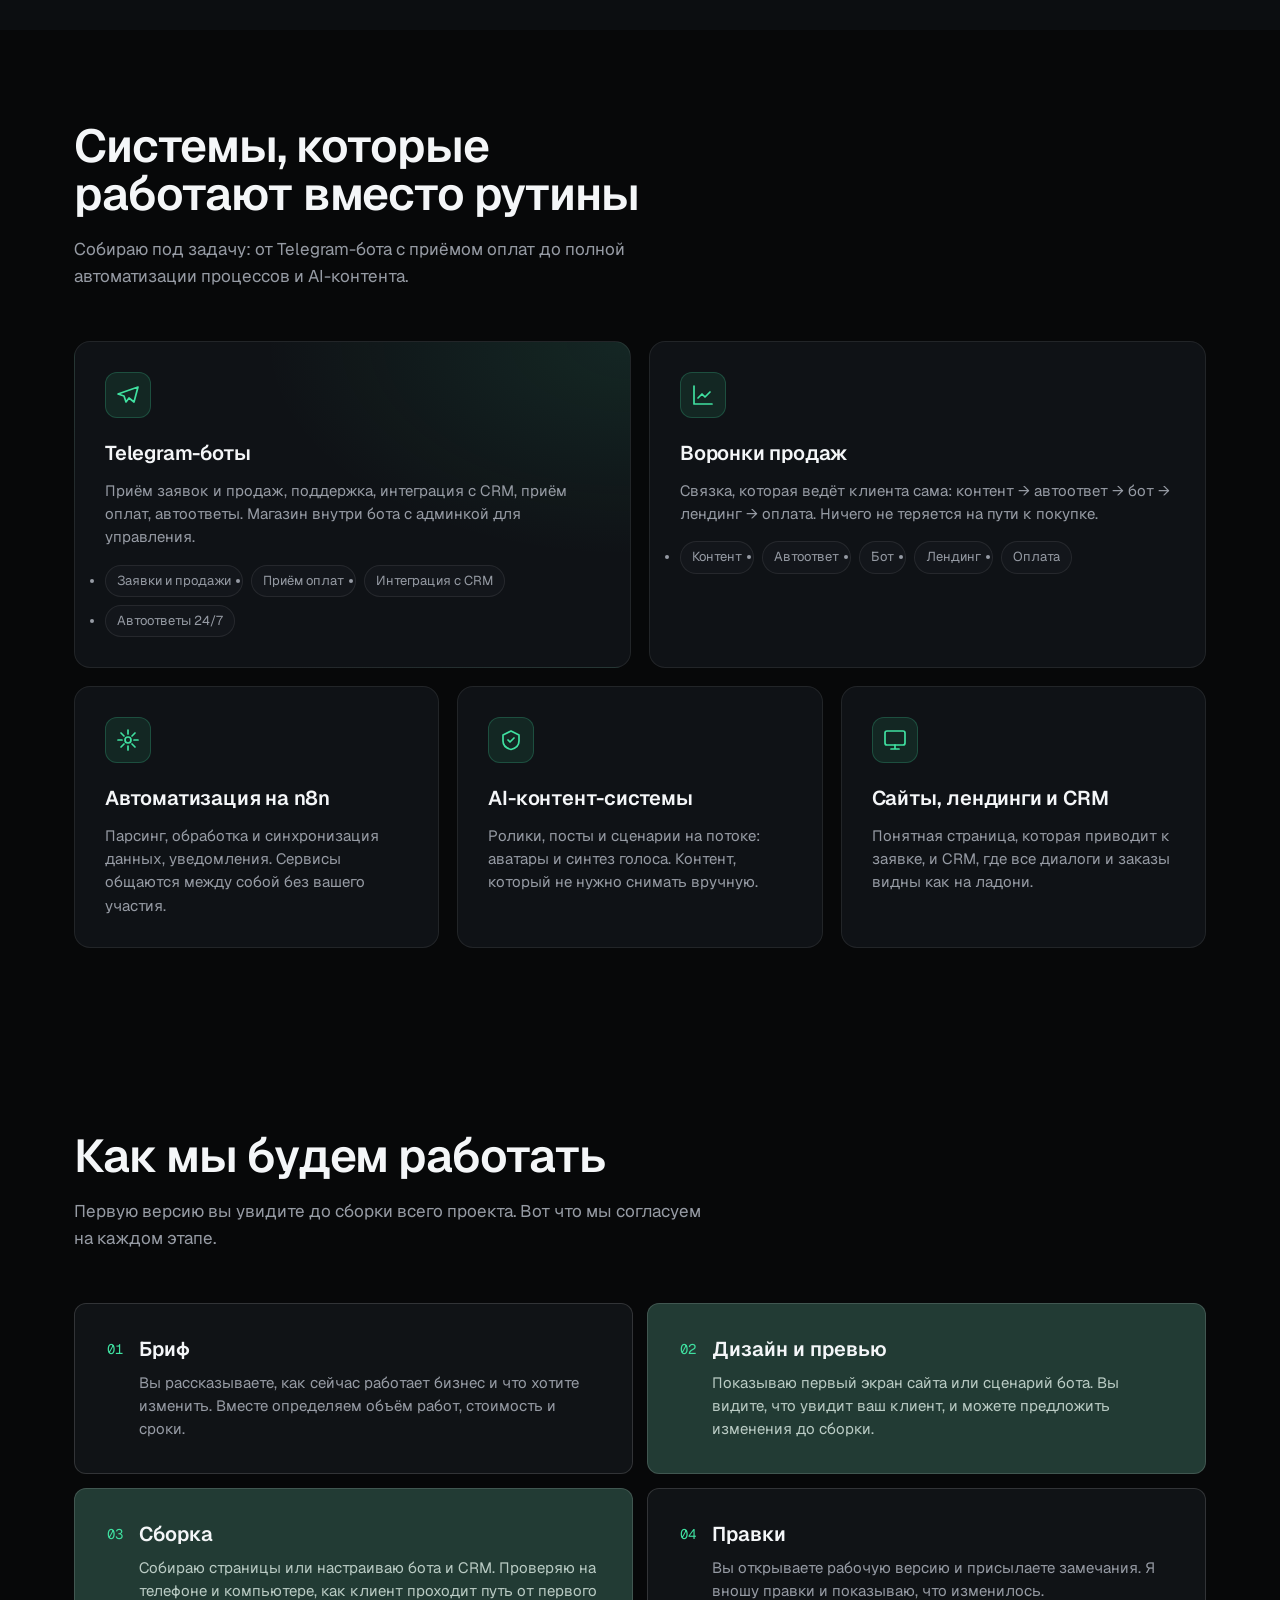
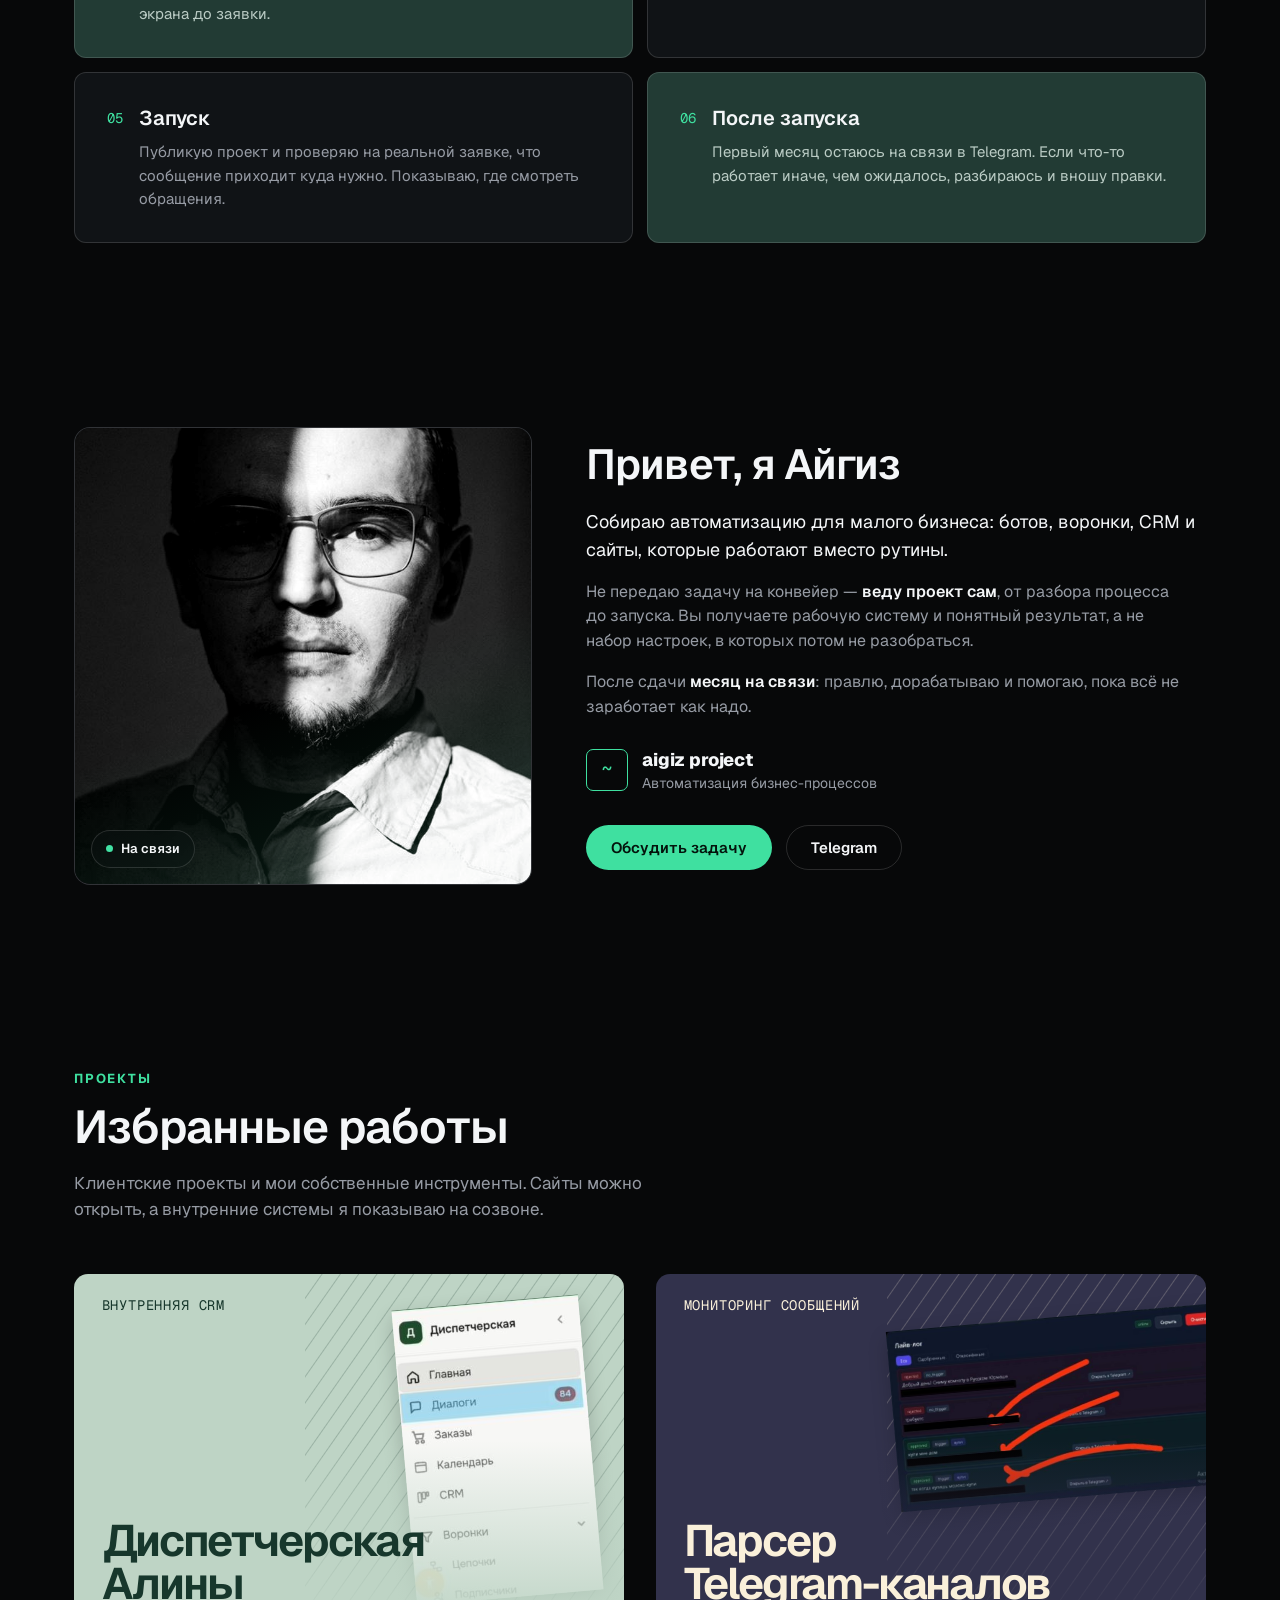
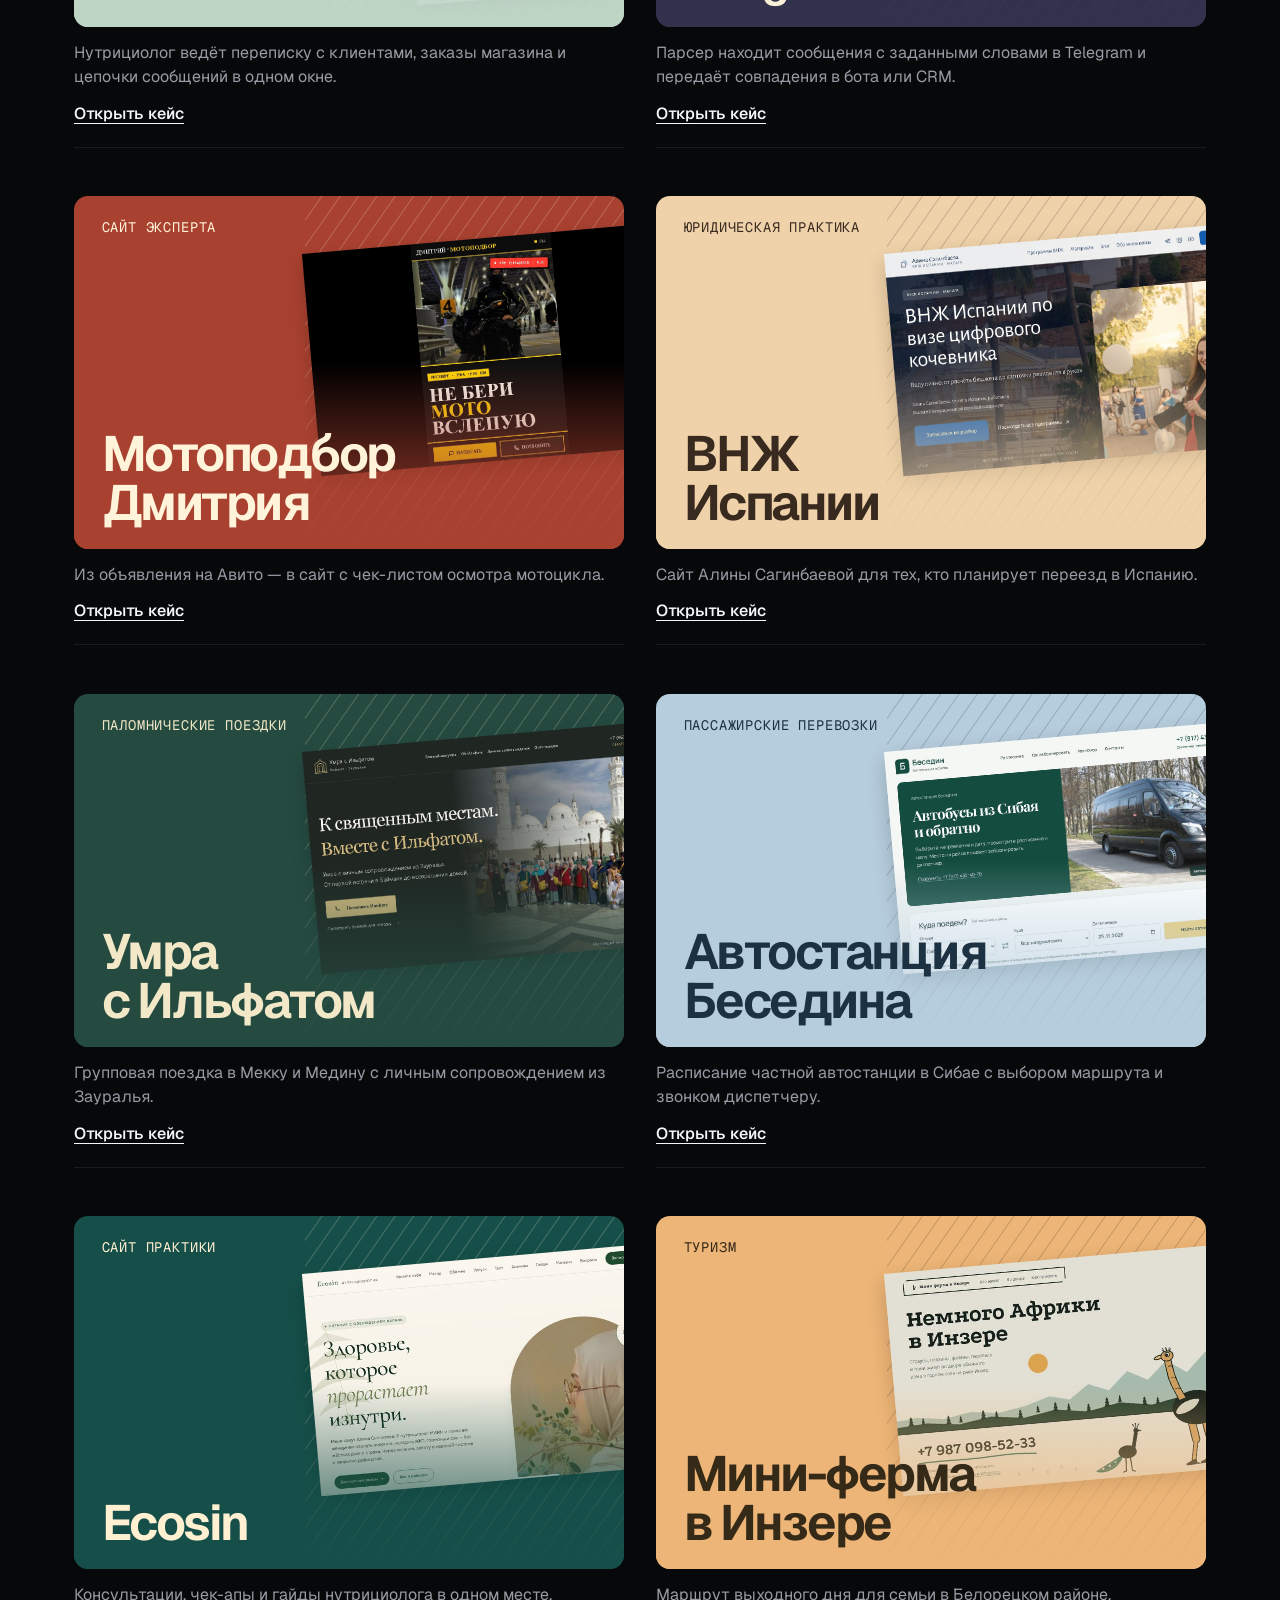
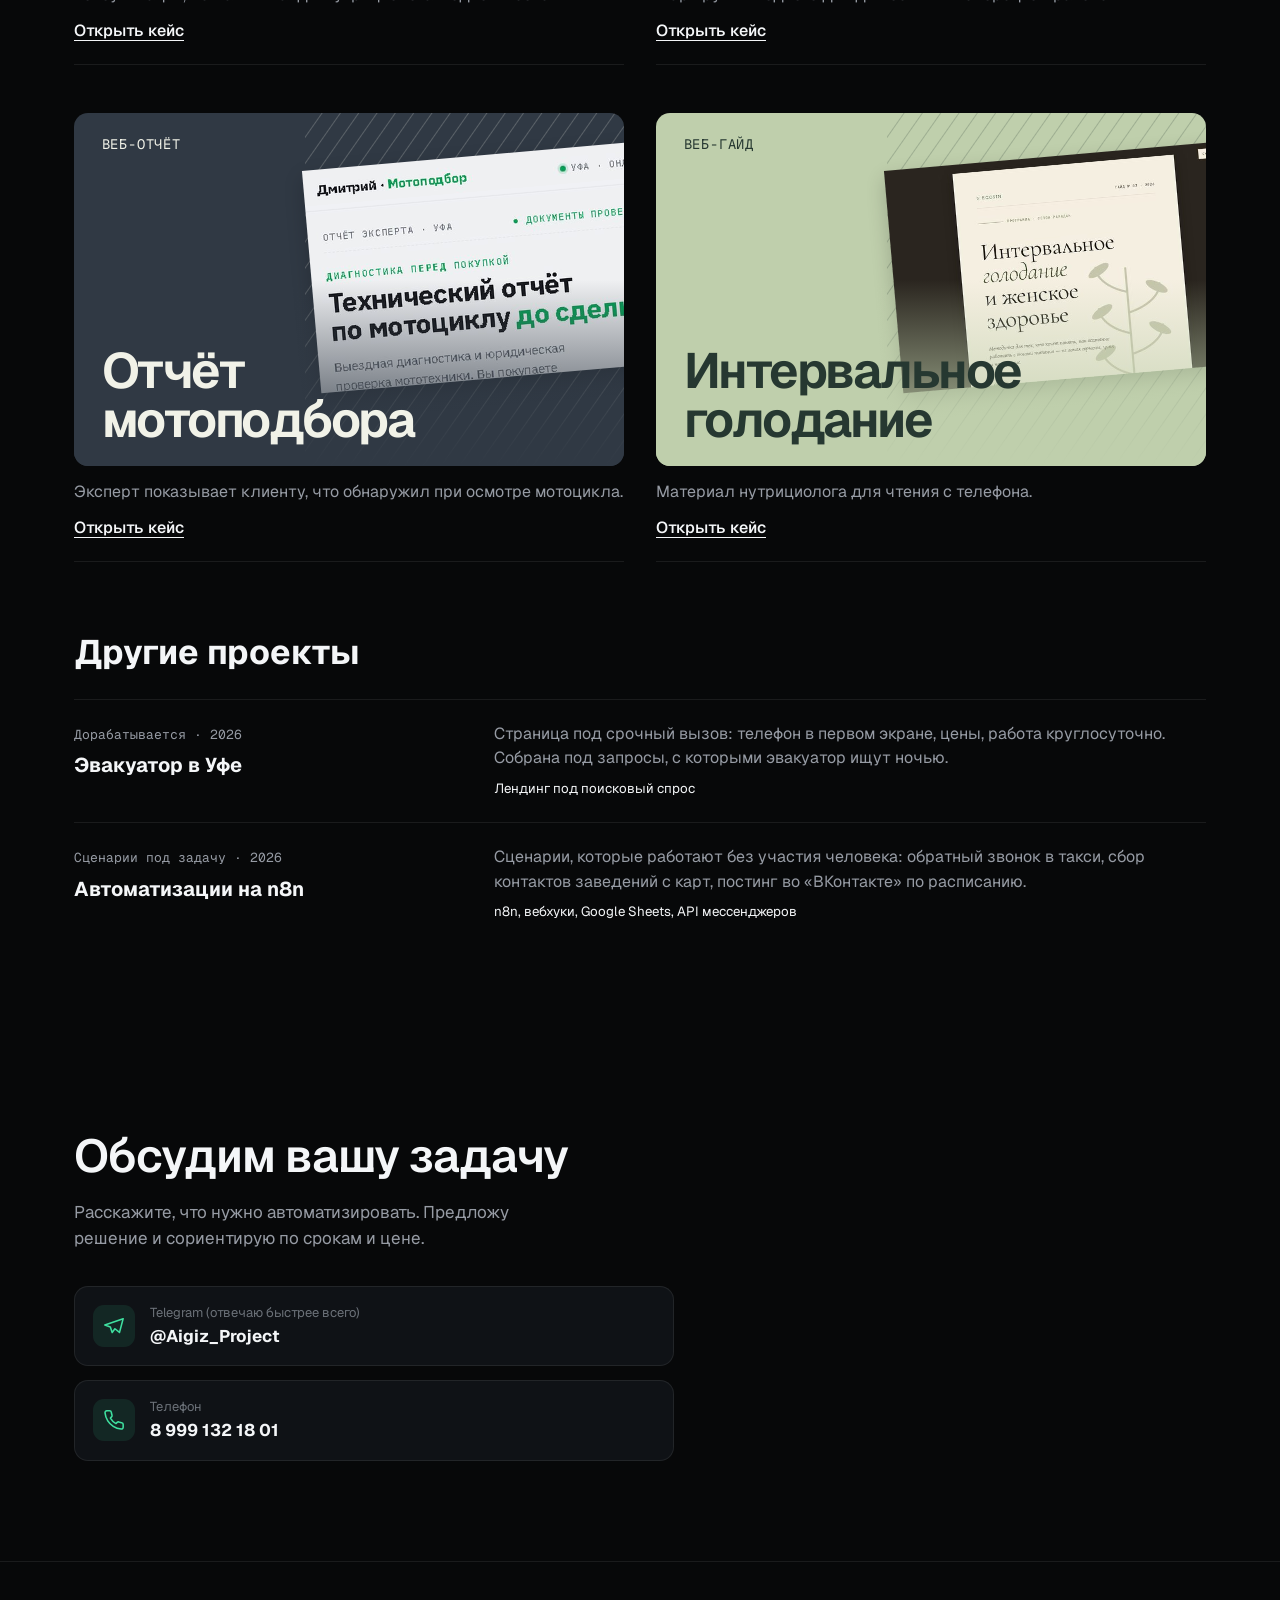
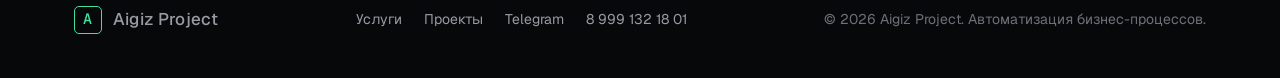
==== commit a7907410: "Alternate graphite and sage workflow cards" ====
--- a/index.html
+++ b/index.html
@@ -280,7 +280,10 @@
 /* ---------- how / value ---------- */
 .steps{list-style:none;counter-reset:stage;display:grid;grid-template-columns:repeat(2,minmax(0,1fr));gap:14px}
 .step{counter-increment:stage;display:grid;grid-template-columns:auto 1fr;align-content:start;gap:8px 16px;
-  padding:clamp(20px,3vw,32px);border:1px solid var(--line-2);border-radius:12px;background:var(--surface)}
+  padding:clamp(20px,3vw,32px);border:1px solid var(--line-2);border-radius:12px;background:#101316}
+@media (width > 760px){
+  .step:is(:nth-child(4n + 2), :nth-child(4n + 3)){background:#223b34;--muted:#bacbc4}
+}
 .step::before{content:counter(stage,decimal-leading-zero);grid-row:span 2;color:var(--accent);
   font:14px/1.9 'Geist Mono',monospace}
 .step h3{font-size:20px;line-height:1.35;font-weight:600}
@@ -411,6 +414,7 @@
   .bento{grid-template-columns:1fr}
   .card.span-3,.card.span-2,.card.feature{grid-column:auto}
   .steps{grid-template-columns:1fr}
+  .step:nth-child(even){background:#223b34;--muted:#bacbc4}
   .hero-meta{gap:22px}
   .sec{padding:68px 0}
 }
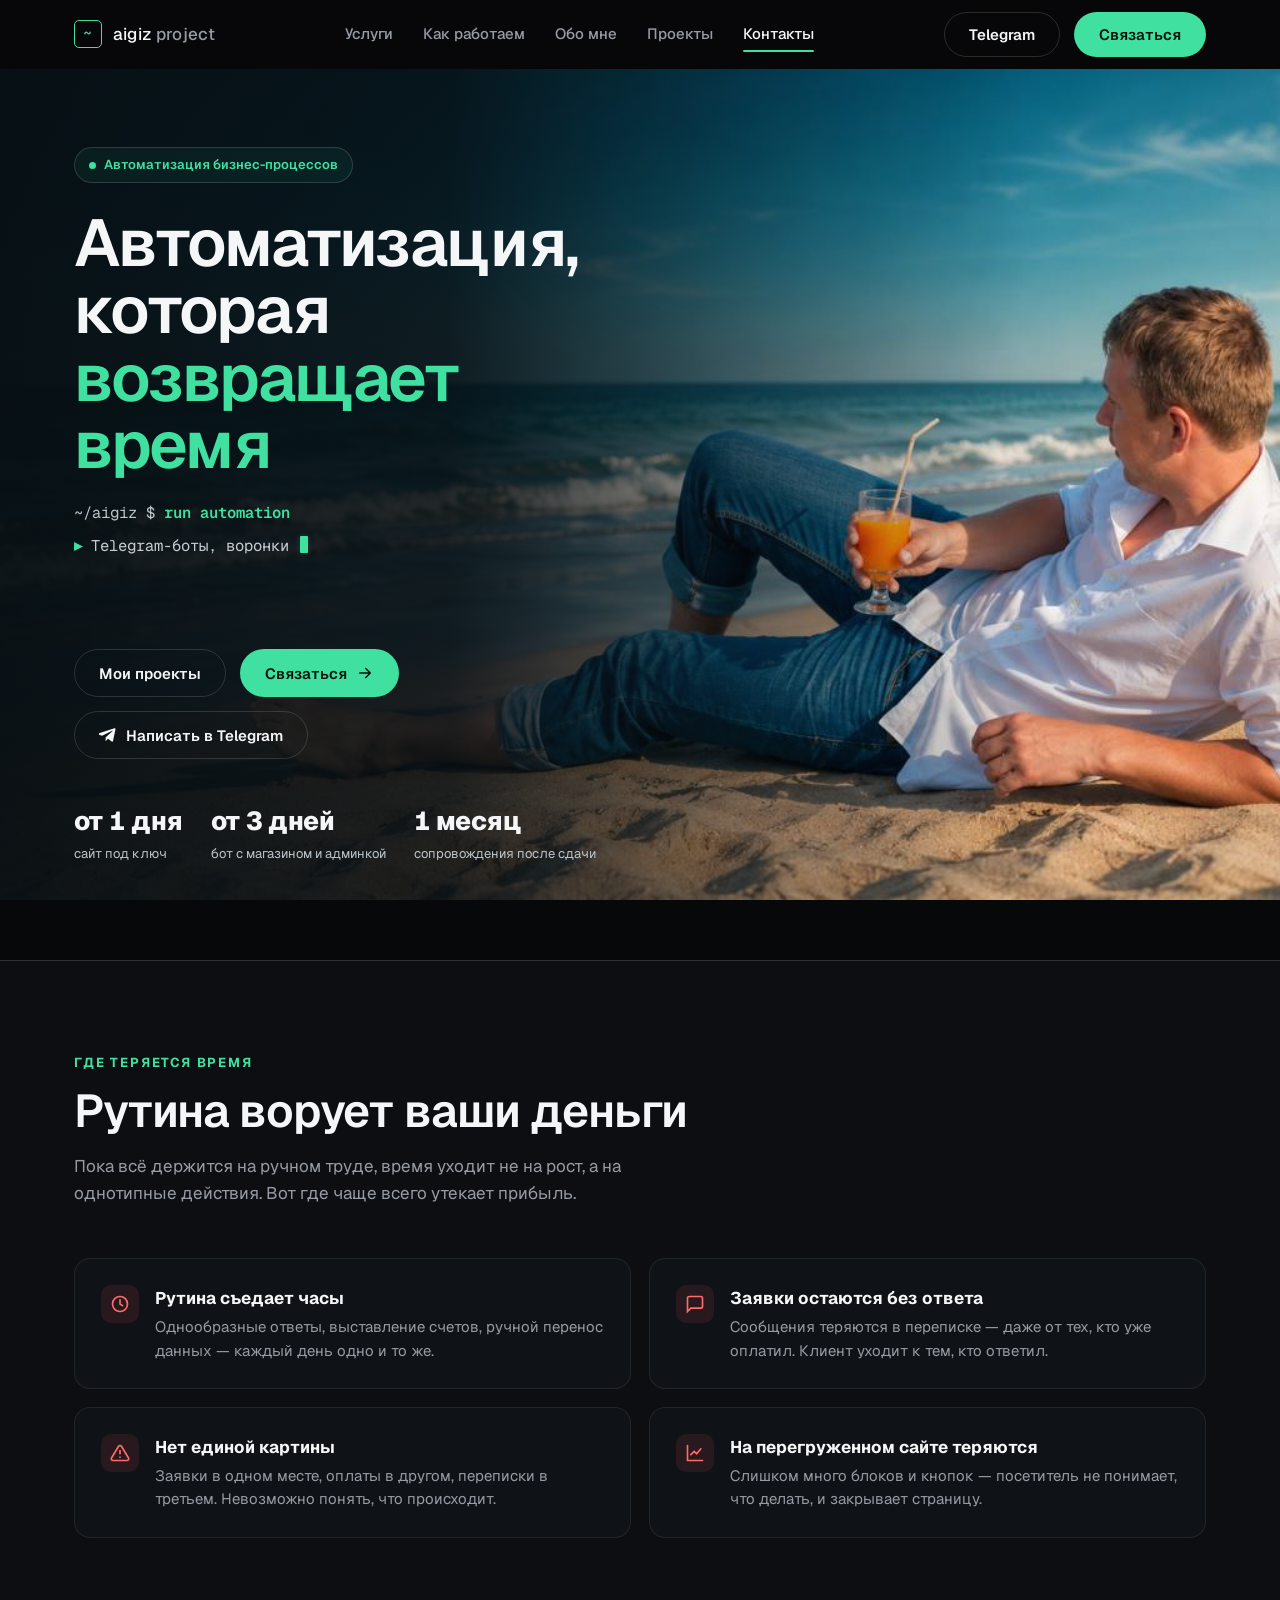
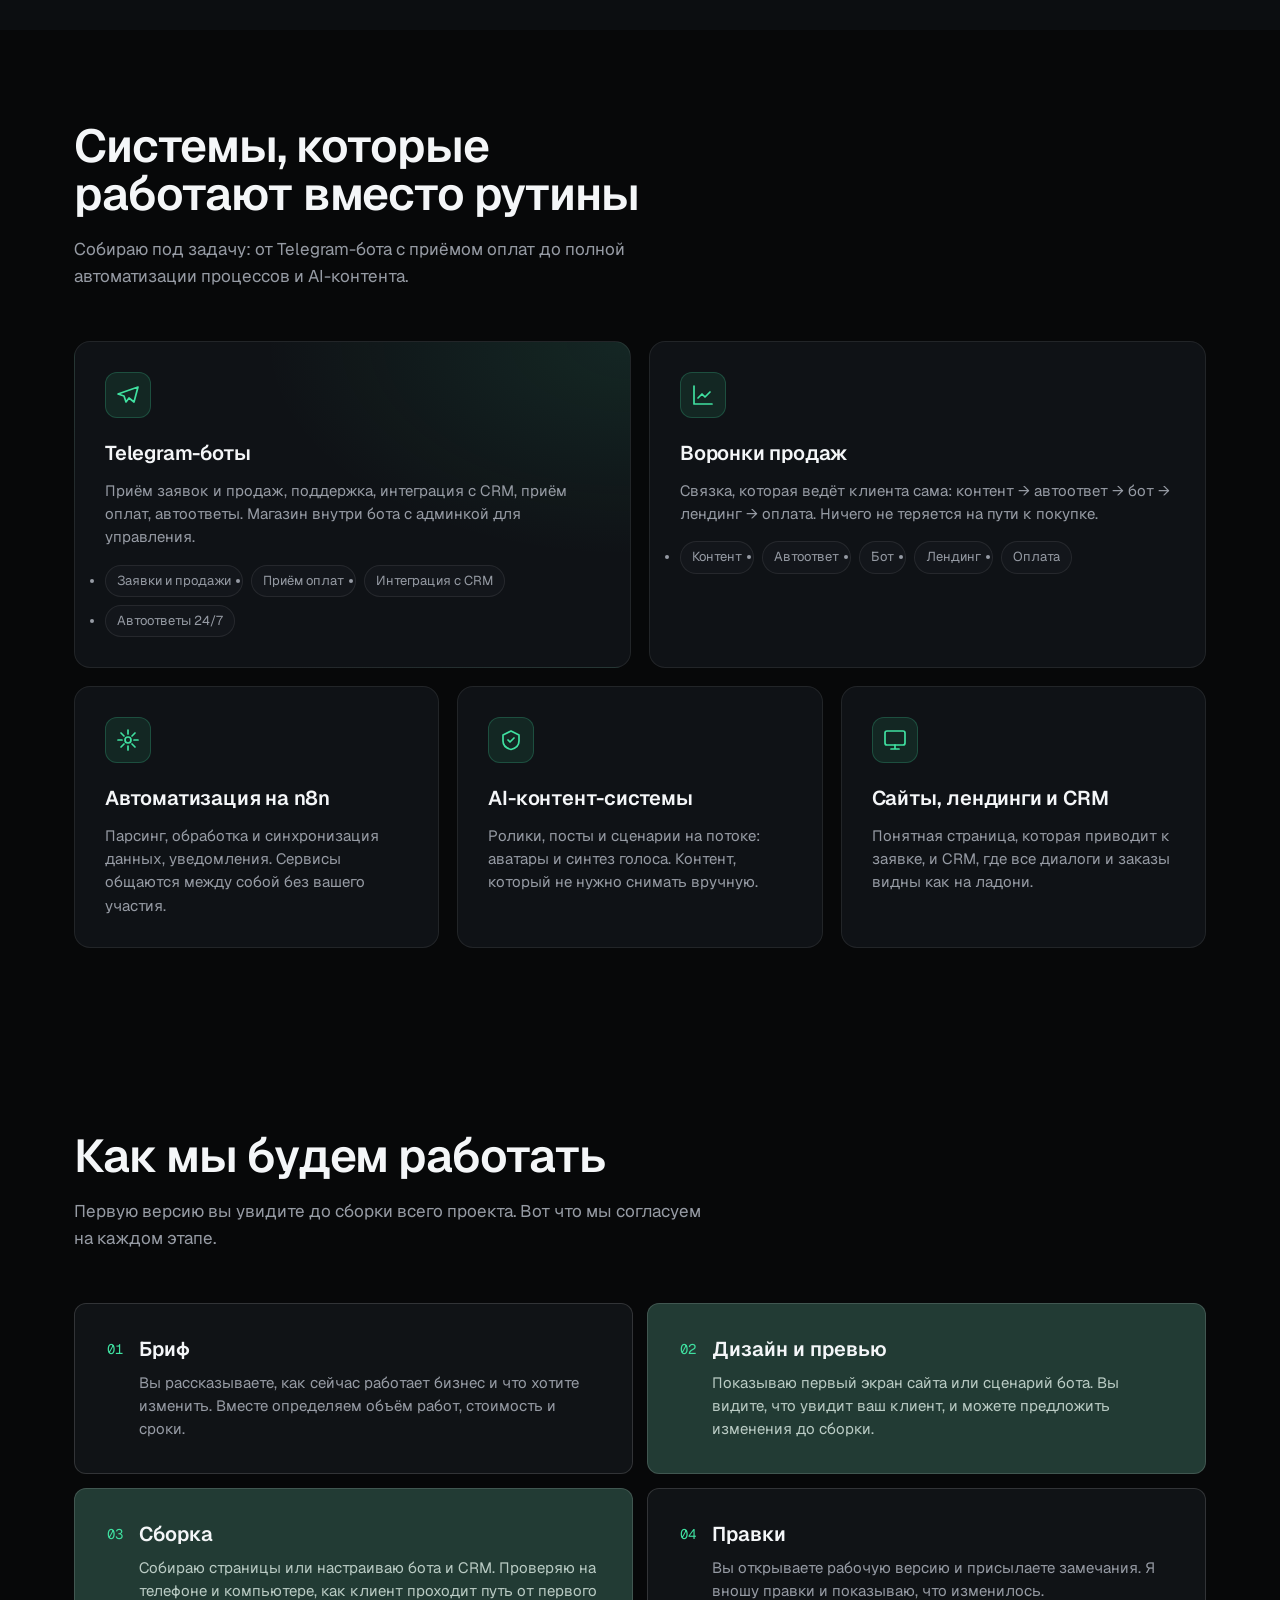
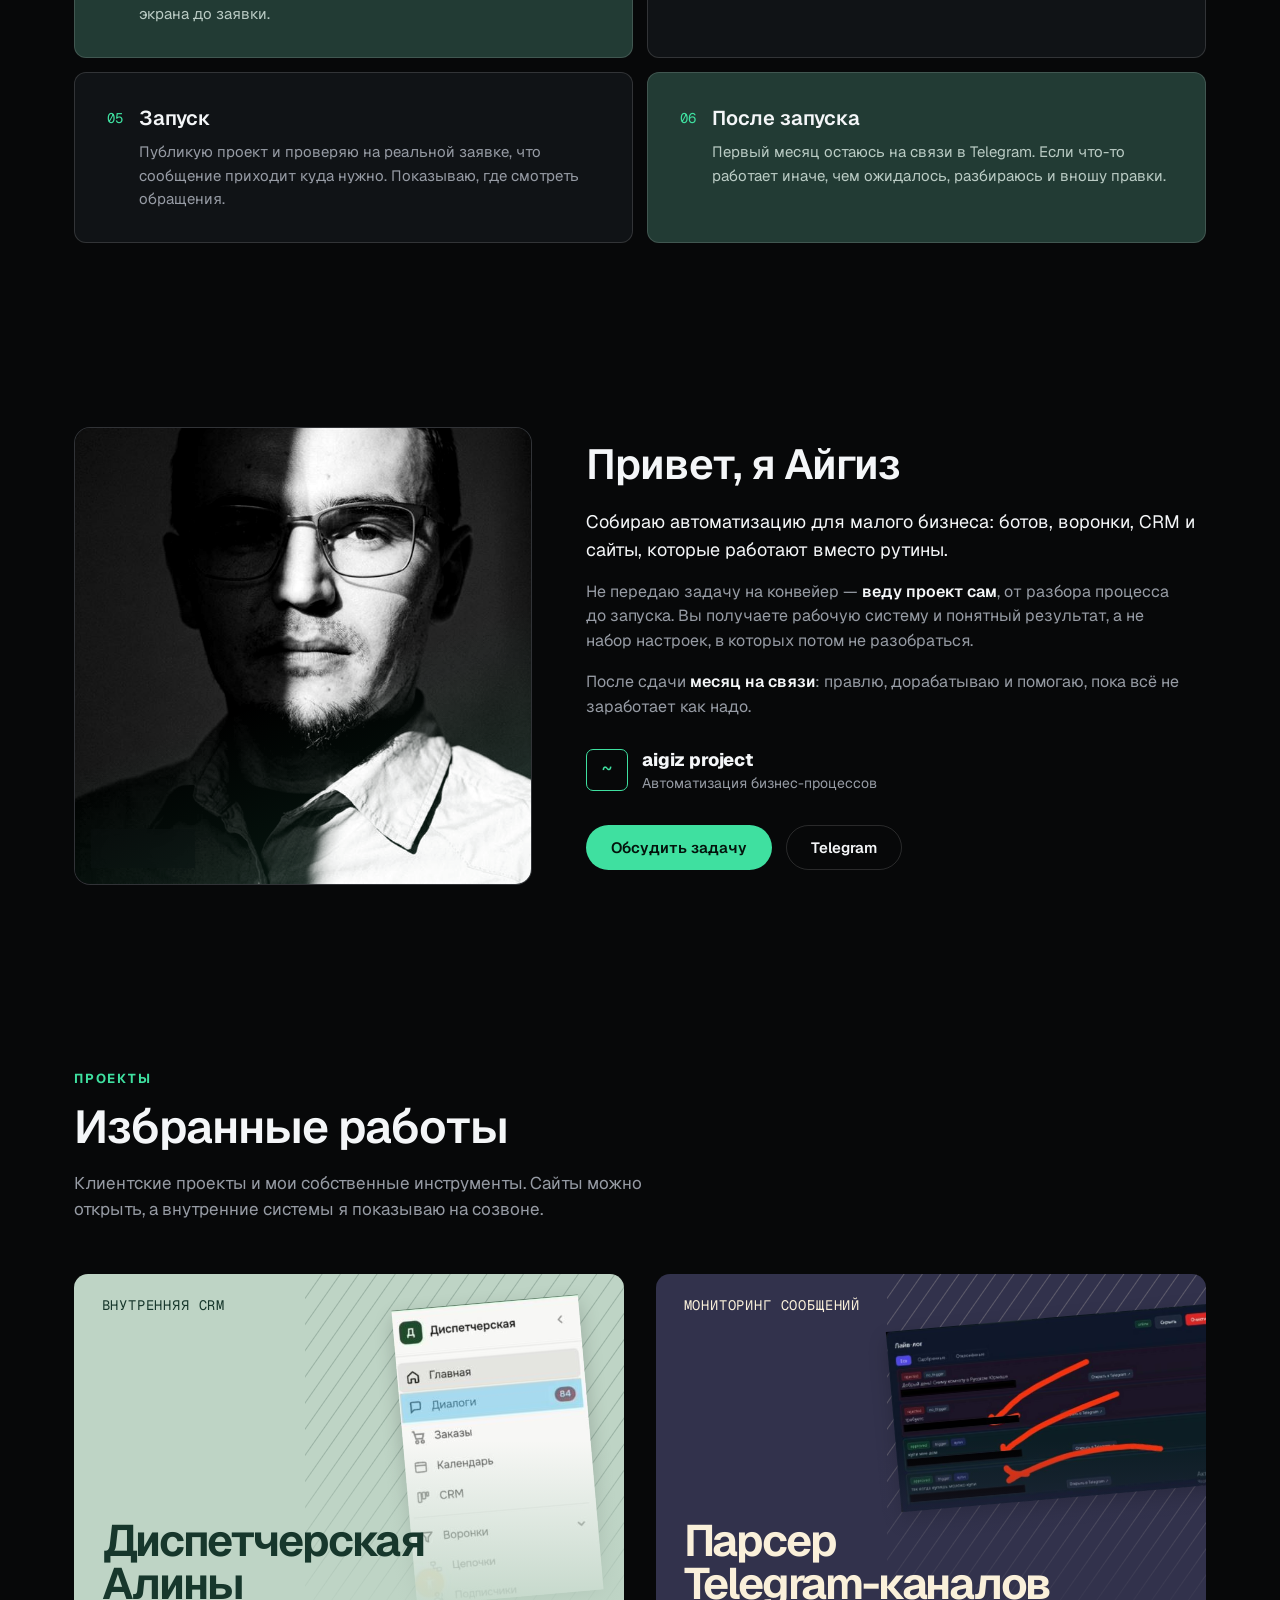
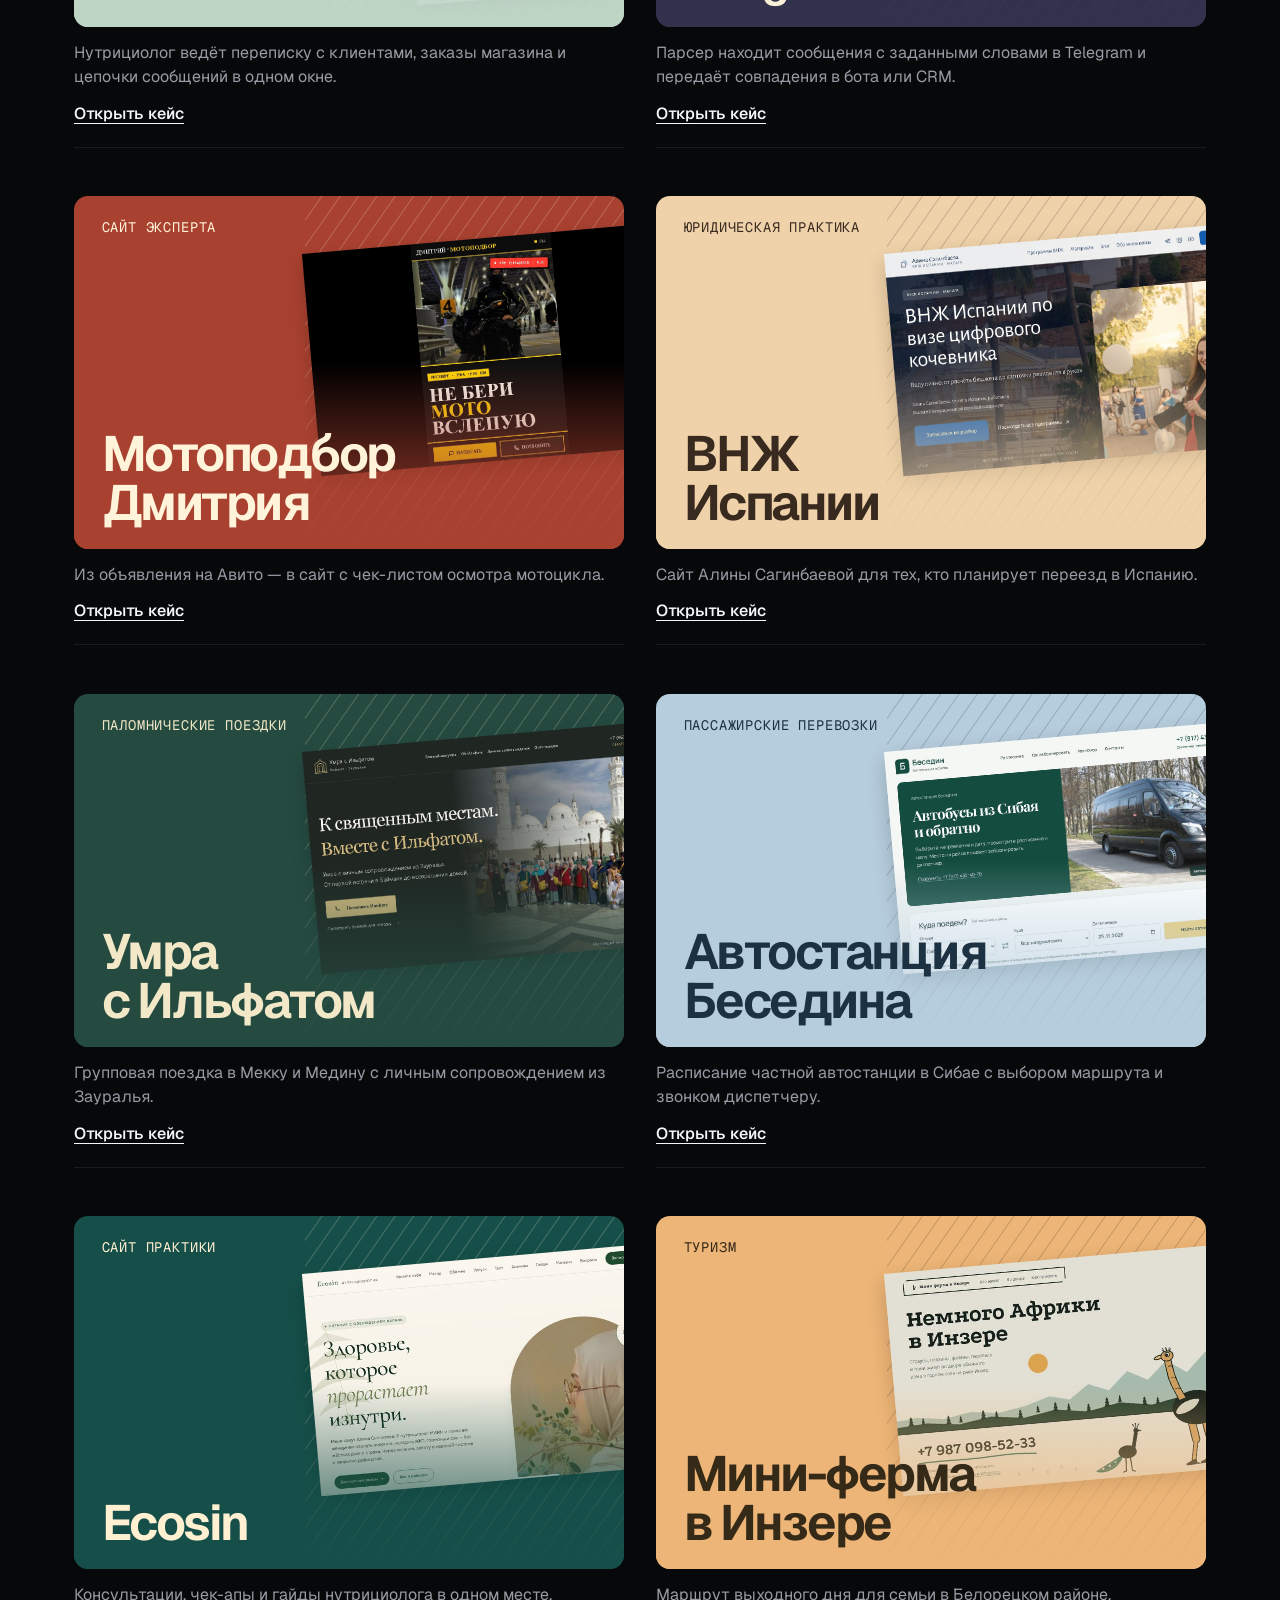
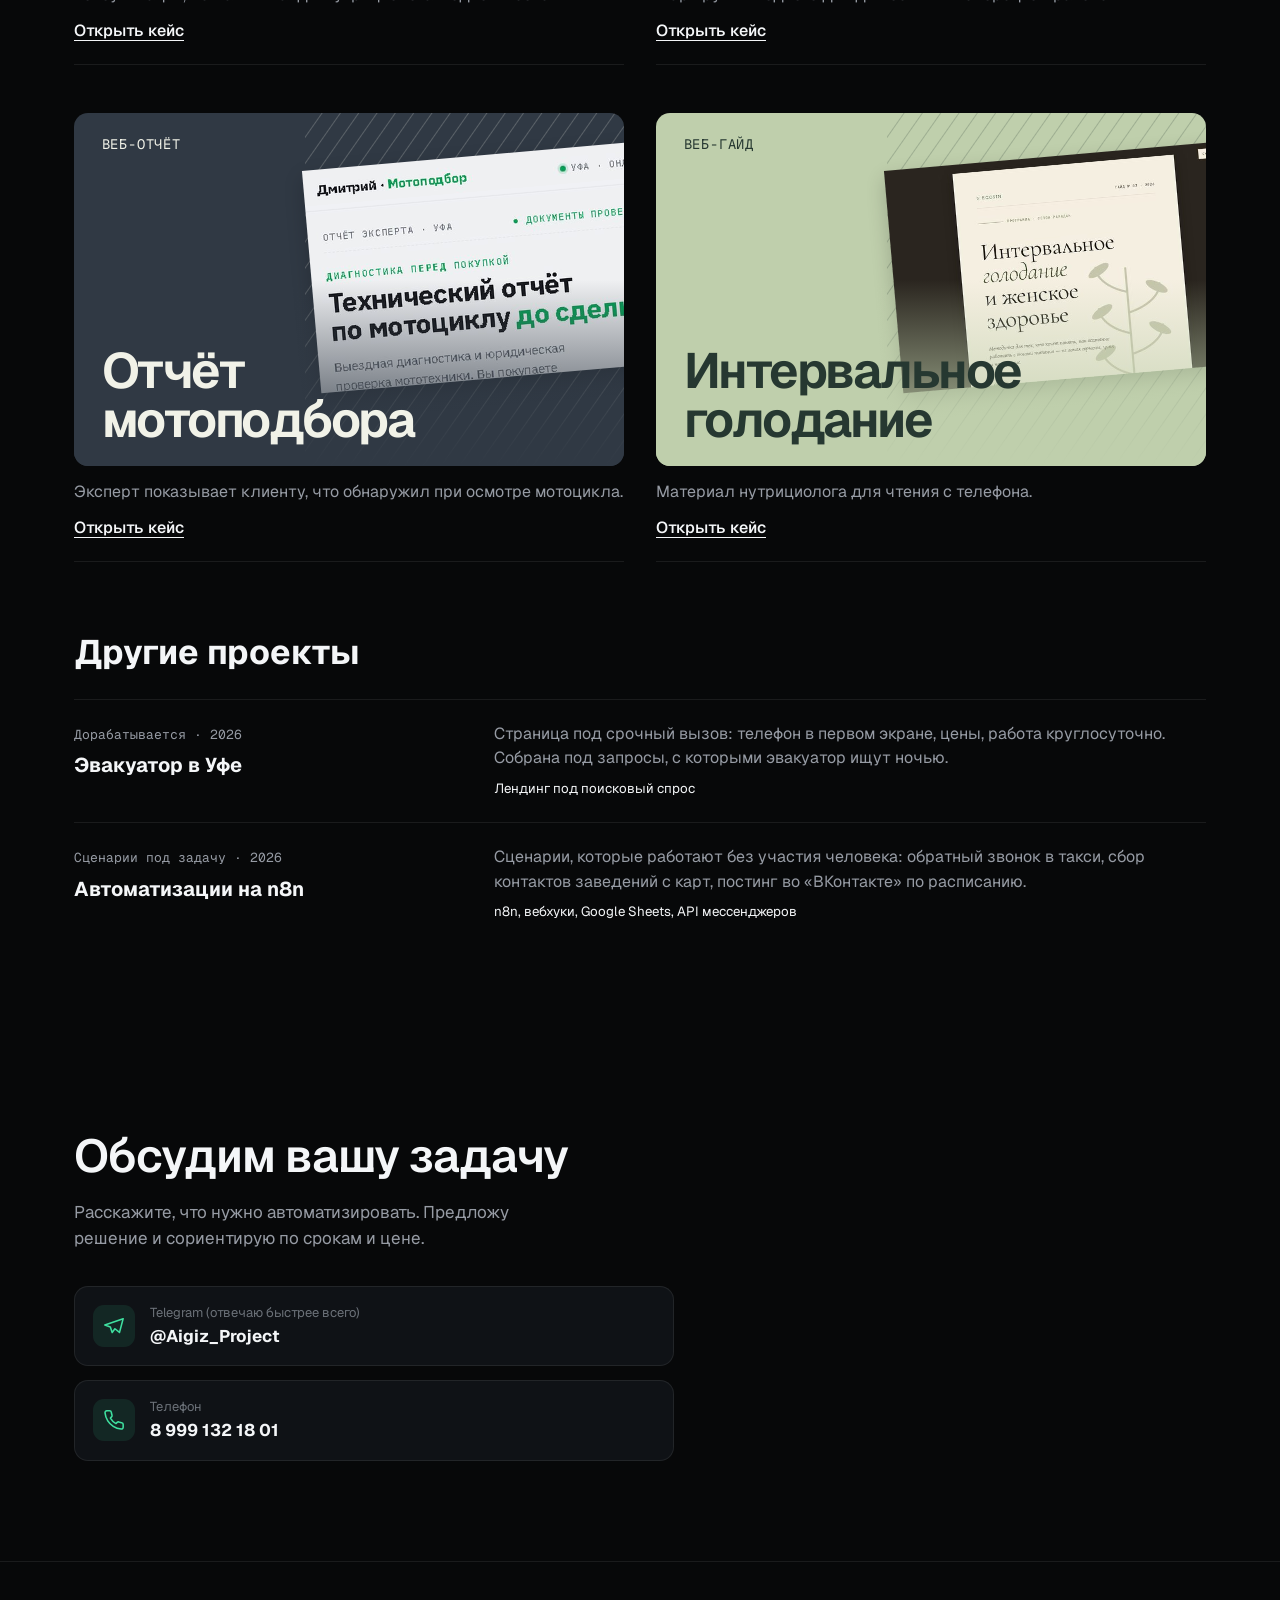
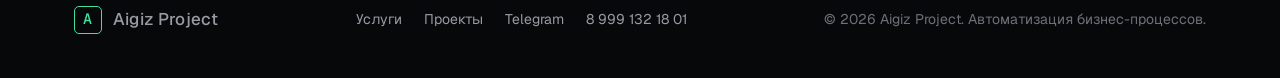
==== commit 3ec502dc: "Highlight service cards as they scroll into view" ====
--- a/index.html
+++ b/index.html
@@ -259,7 +259,7 @@
 .bento{display:grid;grid-template-columns:repeat(6,1fr);gap:18px}
 .card{border:1px solid var(--line);border-radius:var(--r-card);background:var(--surface);
   padding:30px;position:relative;overflow:hidden;transition:border-color .25s, transform .25s}
-.card:hover{border-color:var(--accent)}
+.card.in-view{border-color:var(--accent)}
 .card .ico{width:46px;height:46px;border-radius:12px;display:grid;place-items:center;margin-bottom:20px;
   background:rgba(63,224,160,.1);border:1px solid rgba(63,224,160,.22)}
 .card .ico svg{width:24px;height:24px;stroke:var(--accent);fill:none;stroke-width:1.7;stroke-linecap:round;stroke-linejoin:round}
@@ -275,7 +275,11 @@
 .card .glowline{position:absolute;inset:0;border-radius:inherit;pointer-events:none;
   background:radial-gradient(400px 80px at var(--mx,50%) 0%, rgba(63,224,160,.10), transparent 70%);
   opacity:0;transition:opacity .3s}
-.card:hover .glowline{opacity:1}
+.card.in-view .glowline{opacity:1}
+@media (hover:hover){
+  .card:hover{border-color:var(--accent)}
+  .card:hover .glowline{opacity:1}
+}
 
 /* ---------- how / value ---------- */
 .steps{list-style:none;counter-reset:stage;display:grid;grid-template-columns:repeat(2,minmax(0,1fr));gap:14px}
@@ -841,8 +845,14 @@
 }, {threshold:.12, rootMargin:'0px 0px -40px 0px'});
 document.querySelectorAll('.reveal').forEach((el,i) => { el.style.transitionDelay = (i%3)*0.06+'s'; io.observe(el); });
 
-/* ---- card hover glow follows cursor ---- */
+/* Highlight the row crossing the viewport midpoint. */
+const glowObserver = new IntersectionObserver(entries => {
+  for (const entry of entries) {
+    entry.target.classList.toggle('in-view', entry.isIntersecting);
+  }
+}, {rootMargin:'-48% 0px -48% 0px'});
 document.querySelectorAll('[data-glow]').forEach(card => {
+  glowObserver.observe(card);
   card.addEventListener('pointermove', e => {
     const r = card.getBoundingClientRect();
     card.style.setProperty('--mx', (e.clientX - r.left) + 'px');
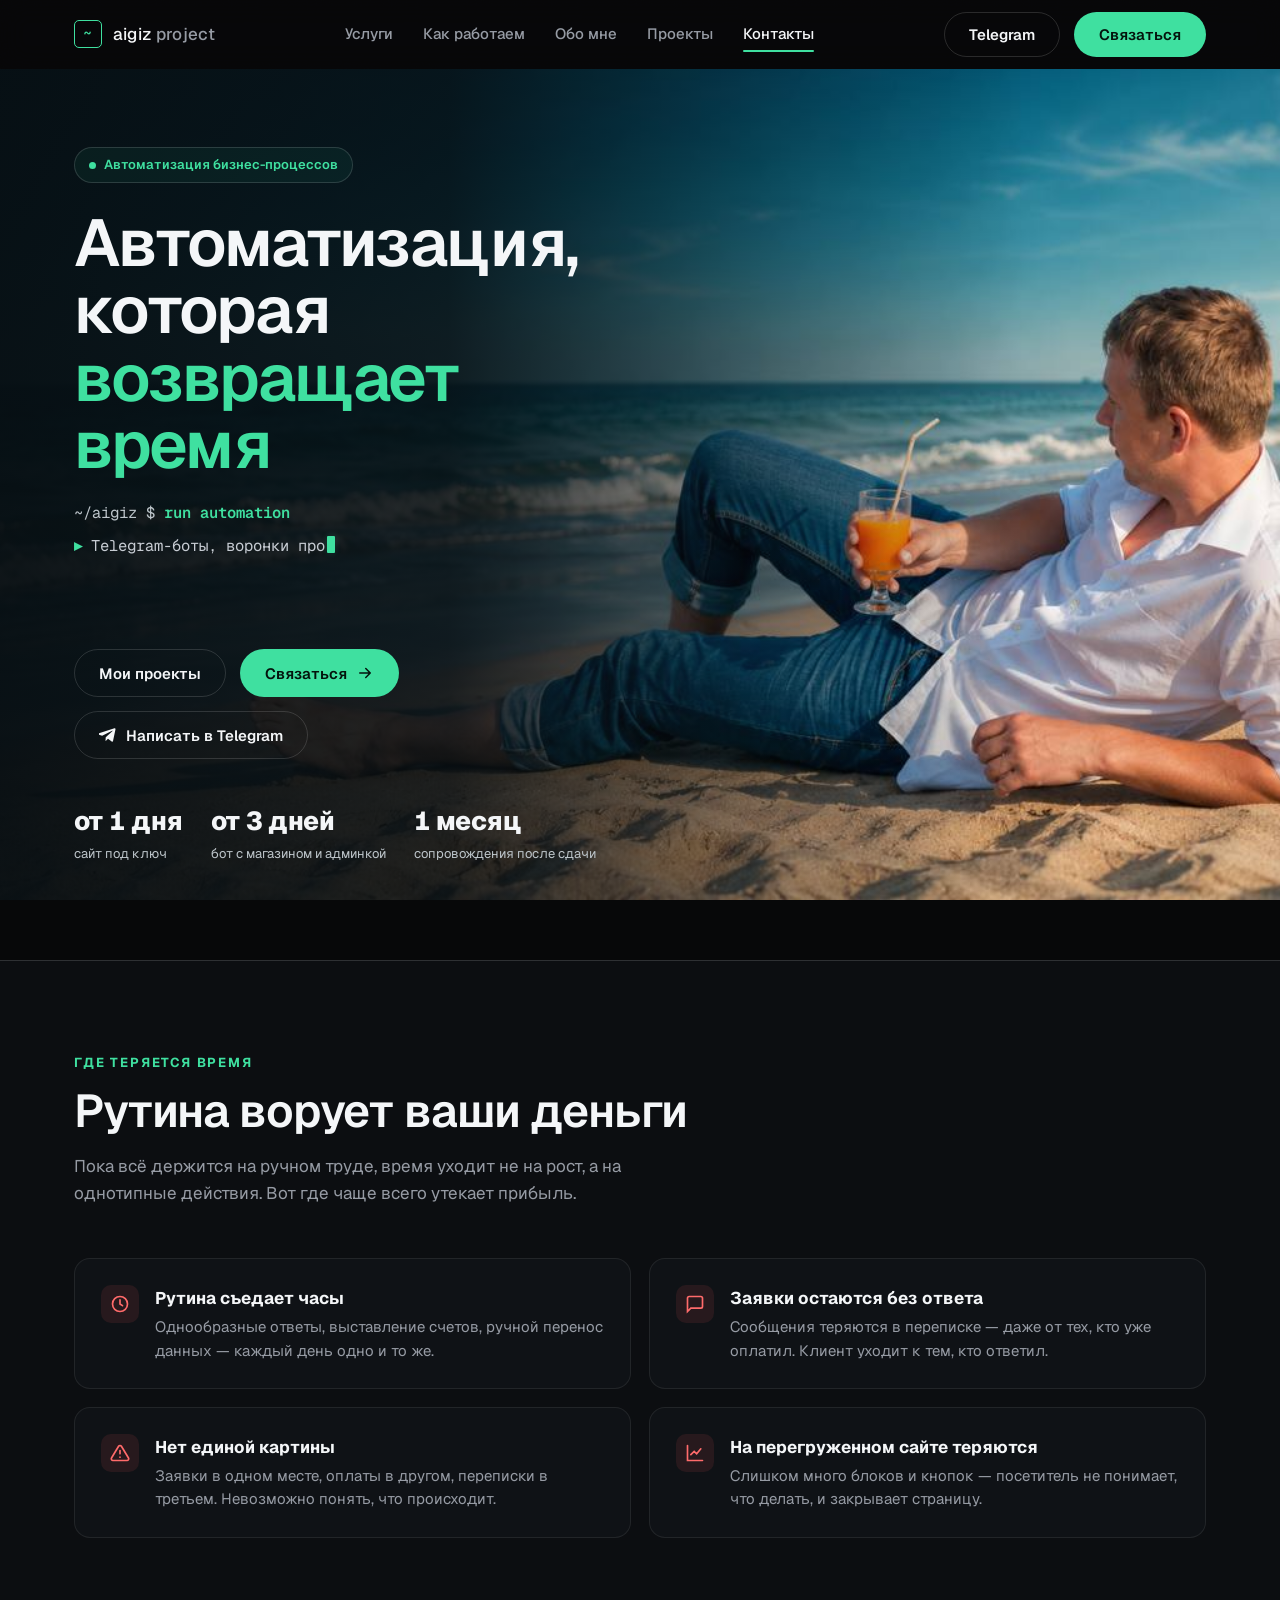
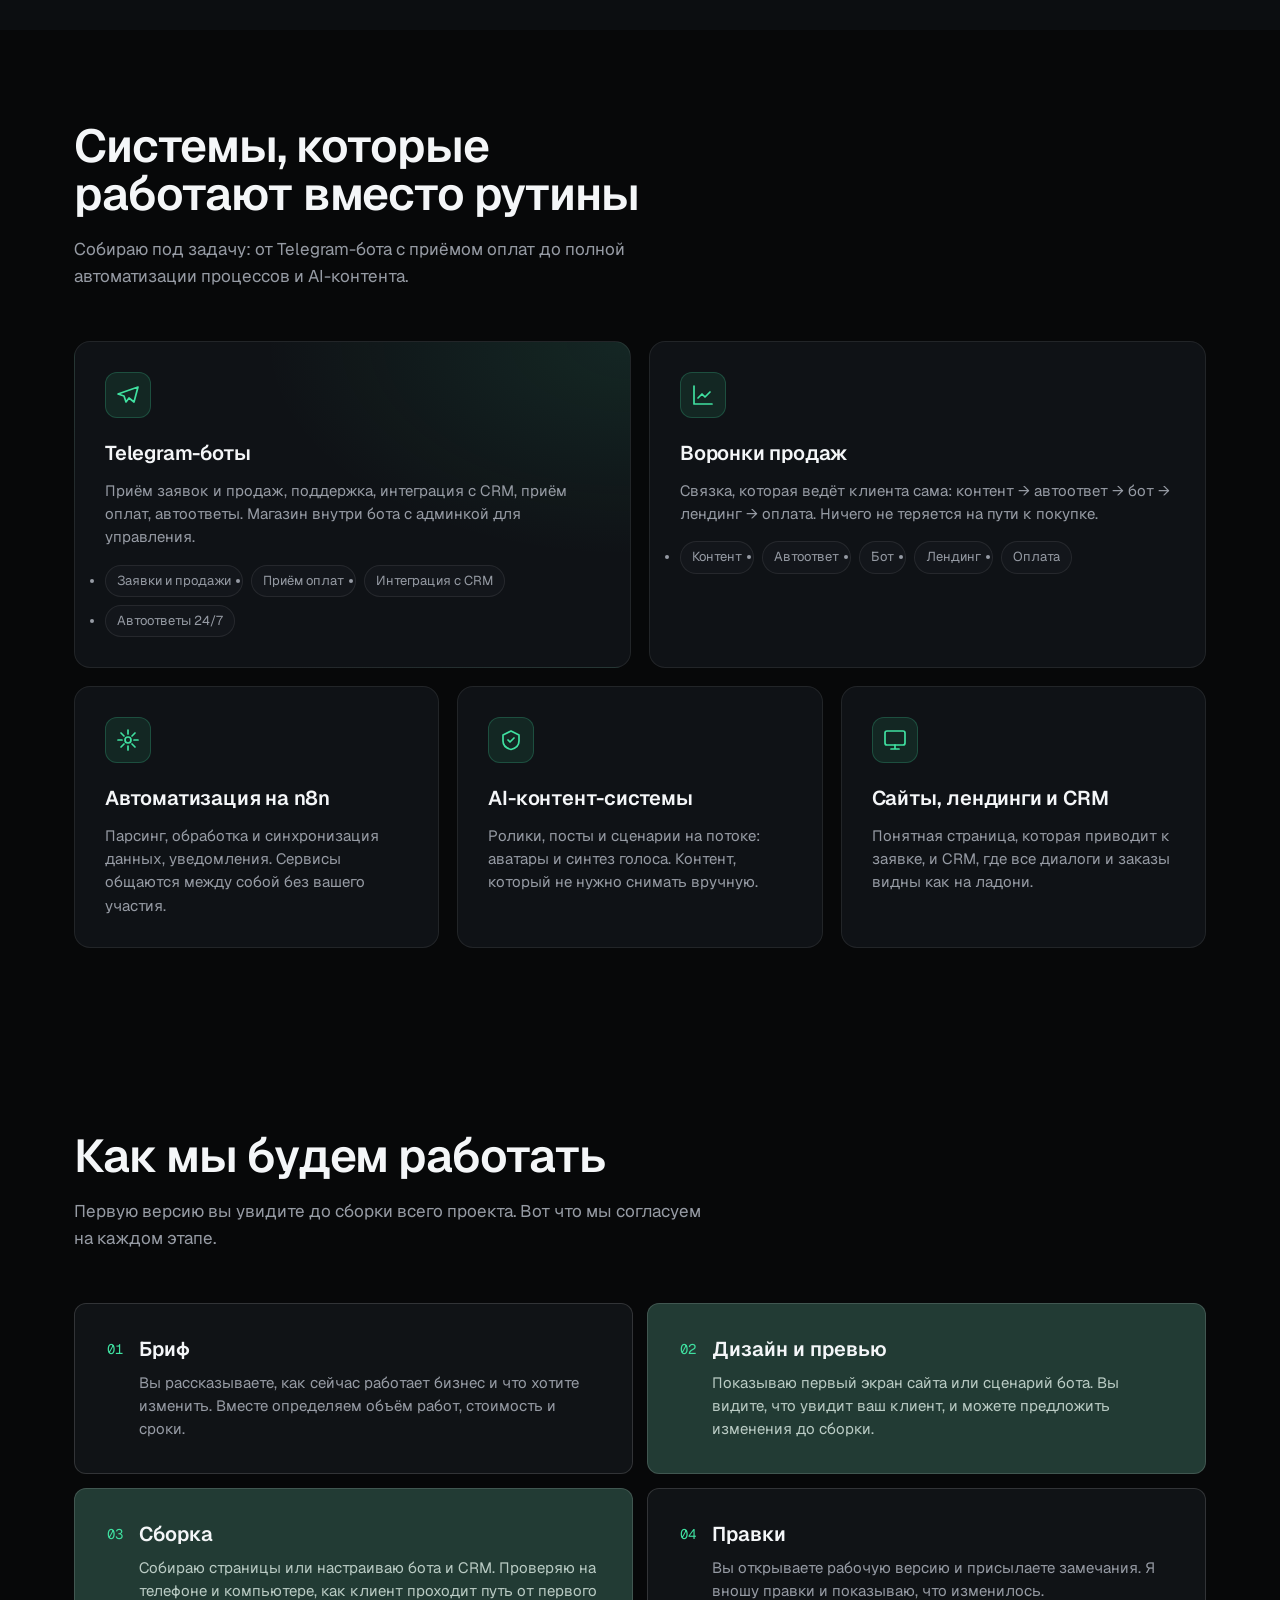
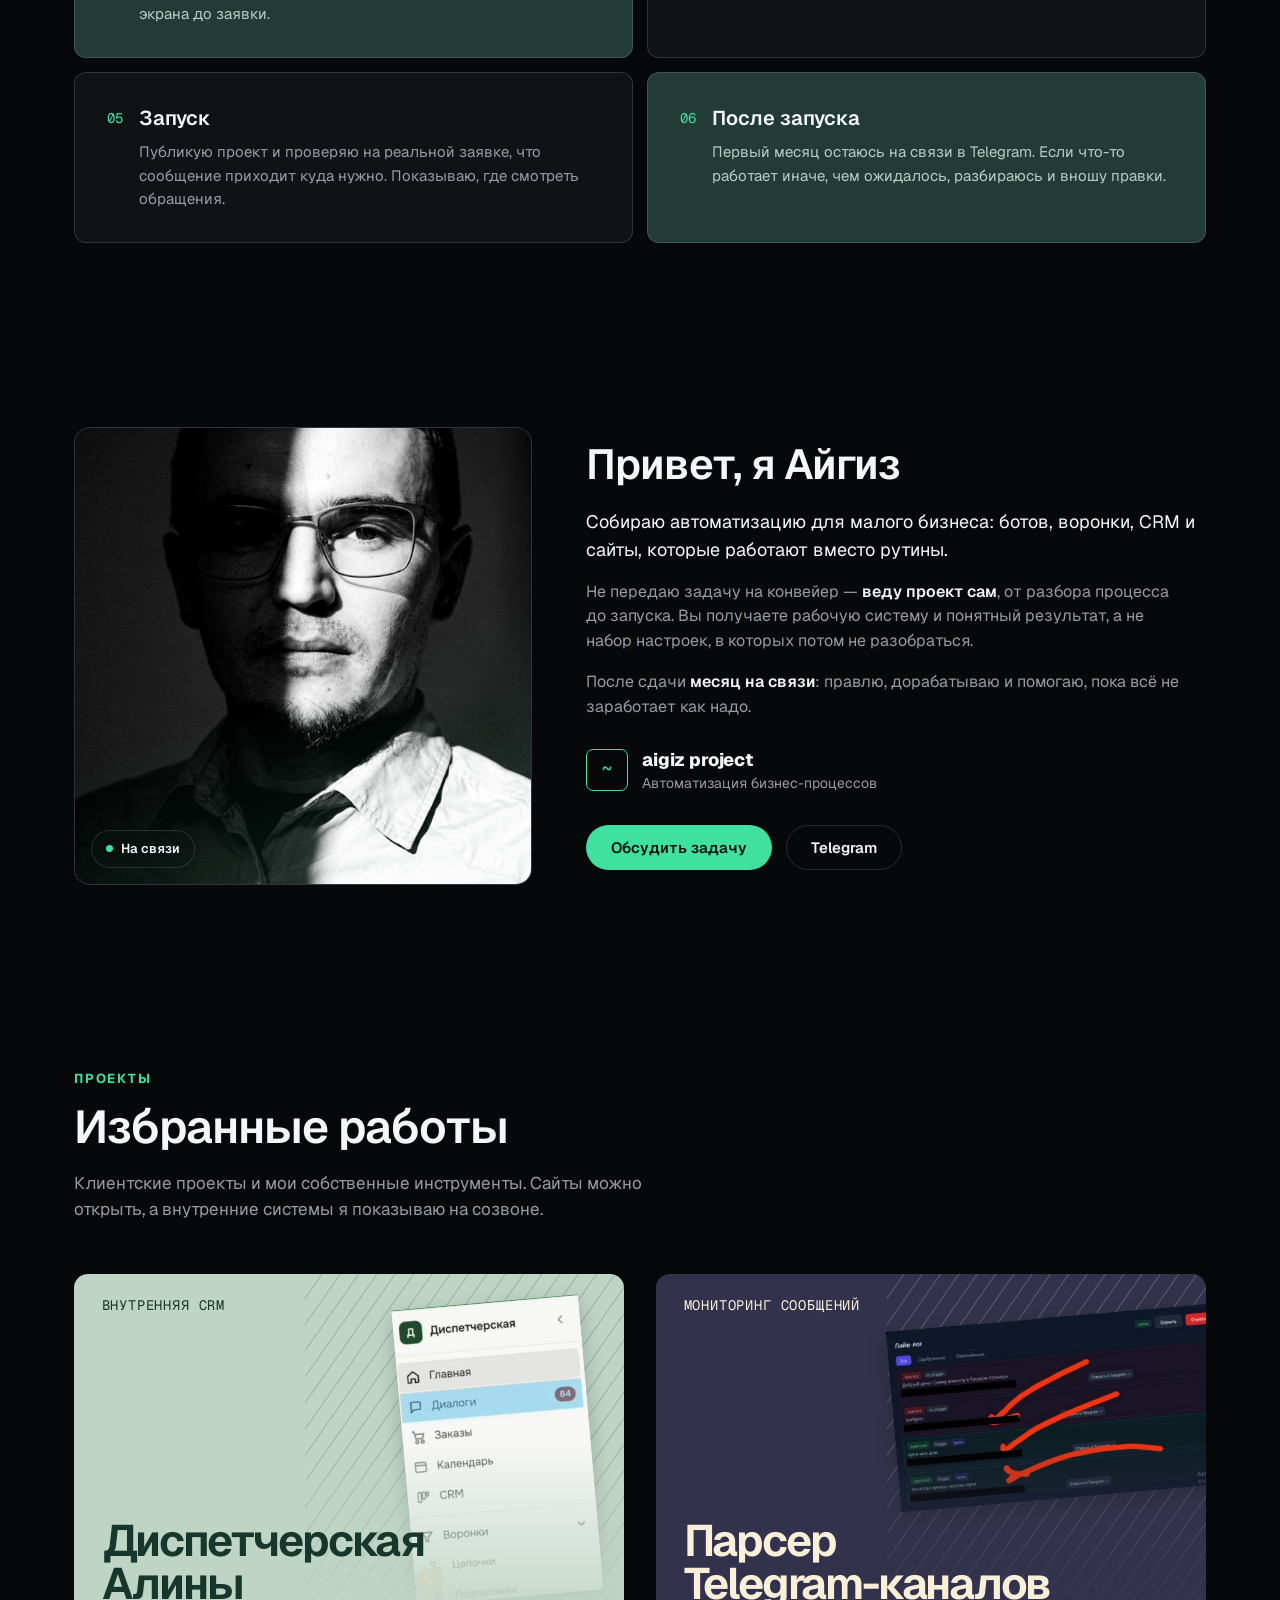
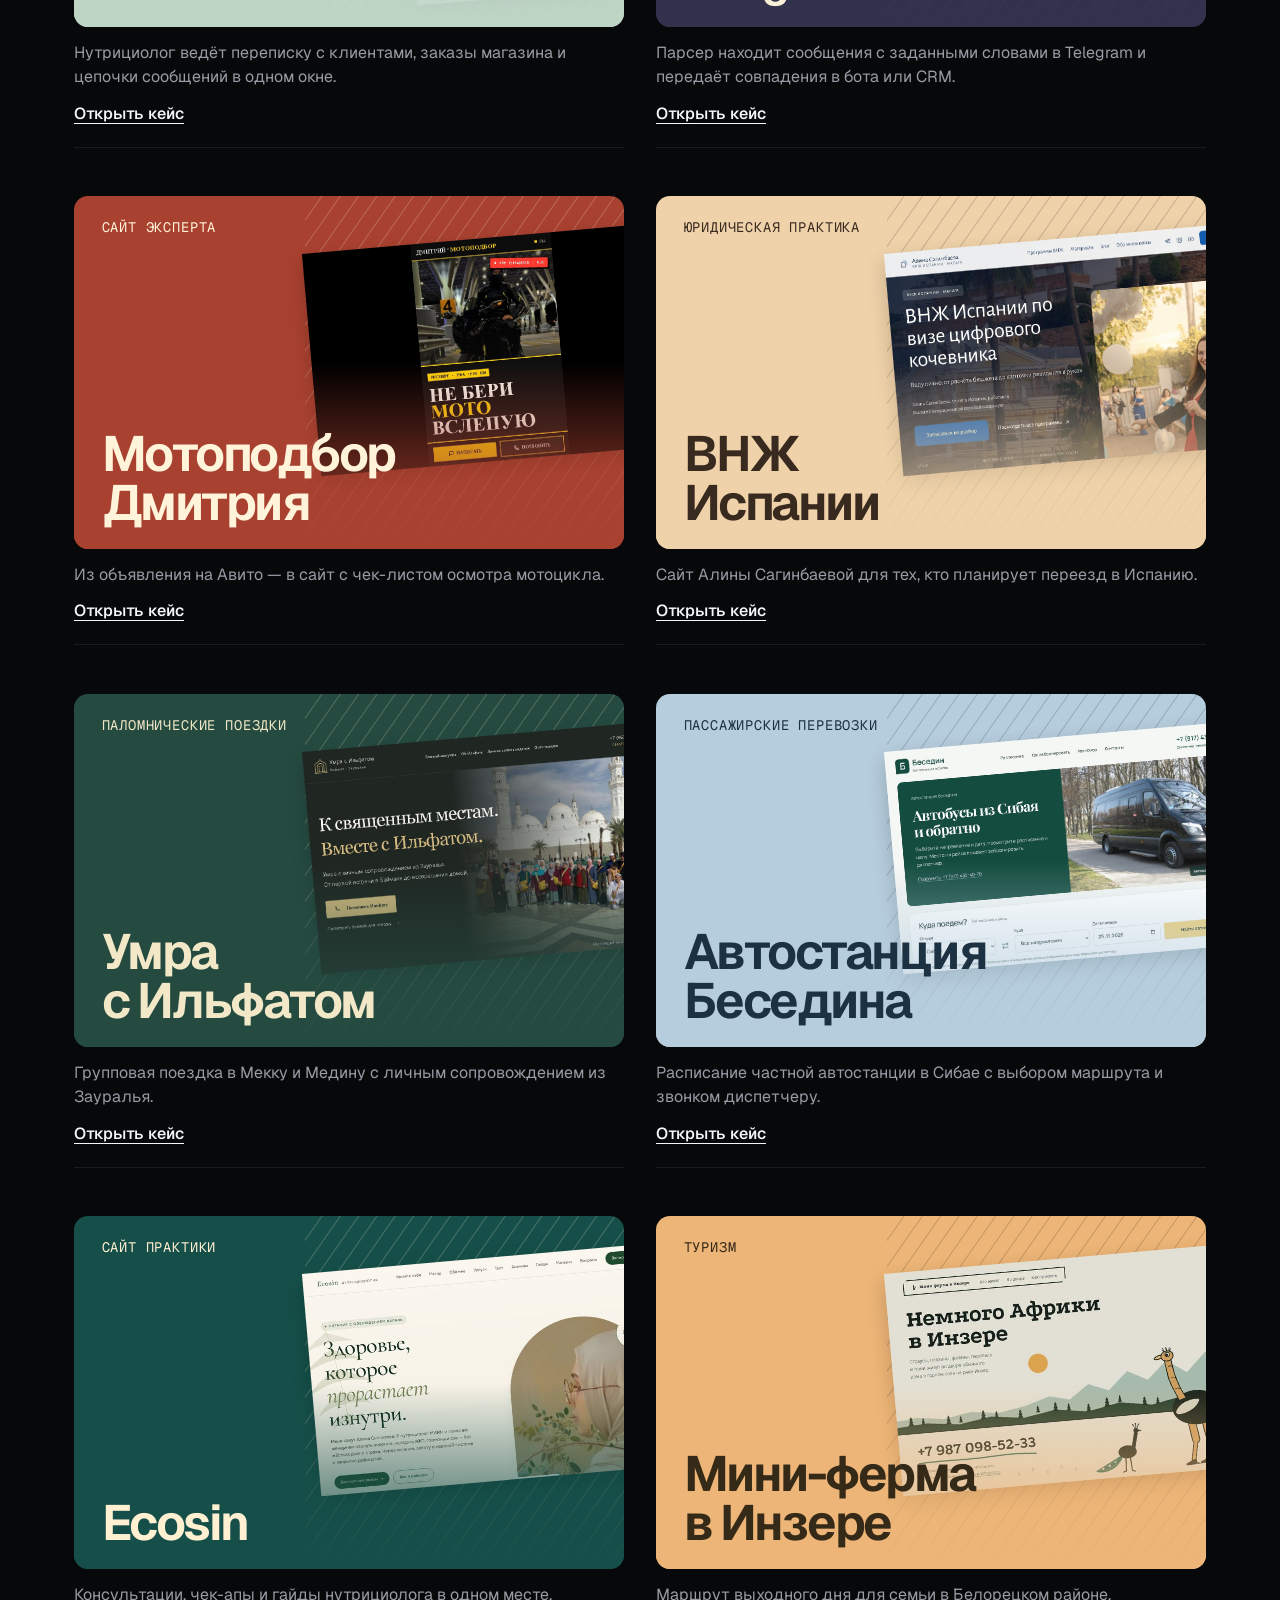
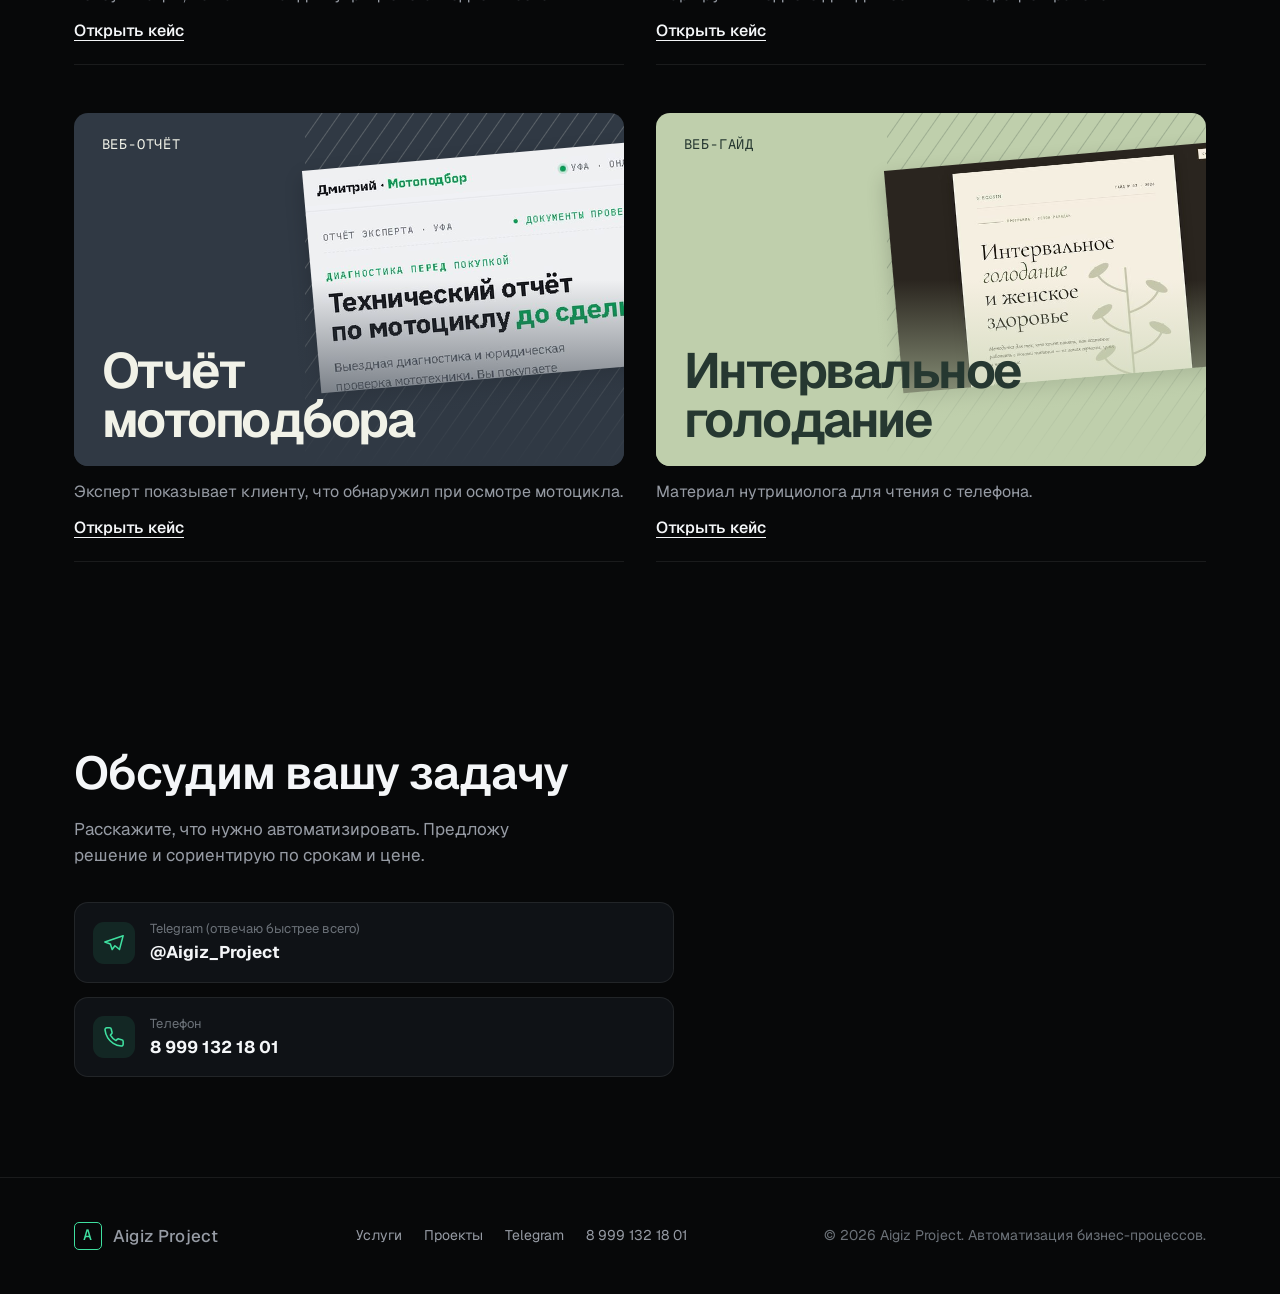
==== commit 0dca534f: "Remove other projects block from homepage" ====
--- a/index.html
+++ b/index.html
@@ -362,23 +362,23 @@
 .work-cover::before{content:"";position:absolute;inset:0 0 0 42%;opacity:.22;background:repeating-linear-gradient(125deg,transparent 0 13px,currentColor 14px,transparent 15px)}
 .work-cover img{position:absolute;width:65%;height:auto;top:12%;right:-8%;transform:rotate(-5deg);box-shadow:0 8px 20px #0003}
 .work-cover::after{content:"";position:absolute;inset:45% 0 0;background:linear-gradient(0deg,var(--paper) 0%,transparent 96%);z-index:0}
-.work-type,.work-status{font:13px/1.5 'Geist Mono',monospace}
-.work-status{color:var(--muted)}
+.work-type{font:13px/1.5 'Geist Mono',monospace}
+
 .work-type,.work-title{position:absolute;left:5%;z-index:1}
 .work-type{top:6%;font-size:clamp(10px,2.5cqw,14px);letter-spacing:.06em;text-transform:uppercase}
 .work-title{bottom:6%;font-size:clamp(24px,9cqw,50px);letter-spacing:-.05em;line-height:.98;font-weight:650}
 .work-copy{margin:14px 0 12px;color:var(--muted);max-width:60ch}
 .work-link{font-weight:550;text-decoration:underline;text-underline-offset:4px}
 .work-card:hover .work-link,.work-card:focus-visible .work-link{color:var(--accent)}
-.work-other{margin:64px 0 20px;font-size:clamp(24px,3vw,34px)}
-.work-row{display:grid;grid-template-columns:minmax(0,1fr) minmax(0,1.8fr);gap:24px;border-top:1px solid var(--line);padding:22px 0}
-.work-row h4{font-size:20px;margin-top:4px}
-.work-row p{color:var(--muted)}
-.work-row small{display:block;margin-top:8px}
+
+
+
+
+
 @media(max-width:680px){
-  .projects,.work-row{grid-template-columns:1fr}
+  .projects{grid-template-columns:1fr}
   .projects{gap:36px}
-  .work-row{gap:8px}
+
 }
 /* на узкой шапке логотип ужимается до «~ aigiz», иначе кнопка наезжает */
 @media (max-width:560px){
@@ -756,15 +756,6 @@
         </a>
       </article>
     </div>
-    <h3 class="work-other">Другие проекты</h3>
-    <article class="work-row">
-      <div><span class="work-status">Дорабатывается · 2026</span><h4>Эвакуатор в Уфе</h4></div>
-      <div><p>Страница под срочный вызов: телефон в первом экране, цены, работа круглосуточно. Собрана под запросы, с которыми эвакуатор ищут ночью.</p><small>Лендинг под поисковый спрос</small></div>
-    </article>
-    <article class="work-row">
-      <div><span class="work-status">Сценарии под задачу · 2026</span><h4>Автоматизации на n8n</h4></div>
-      <div><p>Сценарии, которые работают без участия человека: обратный звонок в такси, сбор контактов заведений с карт, постинг во «ВКонтакте» по расписанию.</p><small>n8n, вебхуки, Google Sheets, API мессенджеров</small></div>
-    </article>
   </div>
 </section>
 
